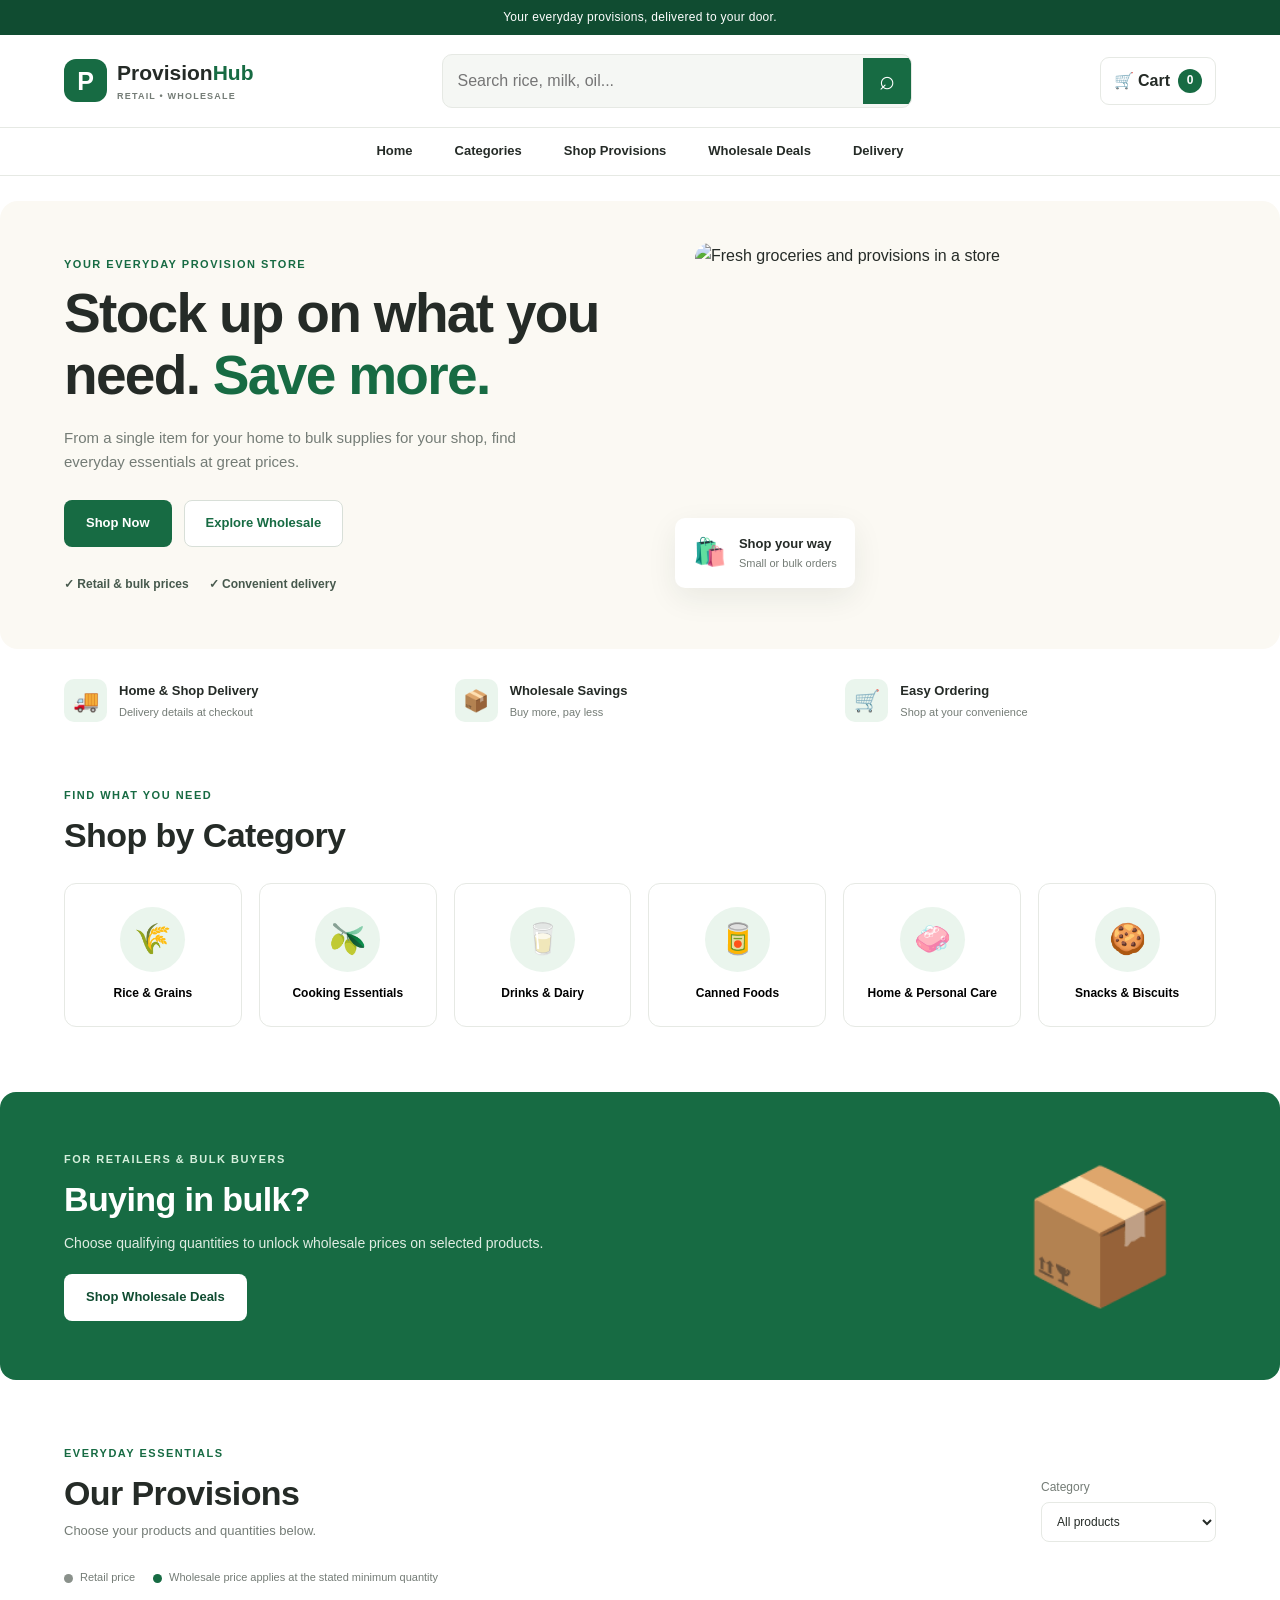
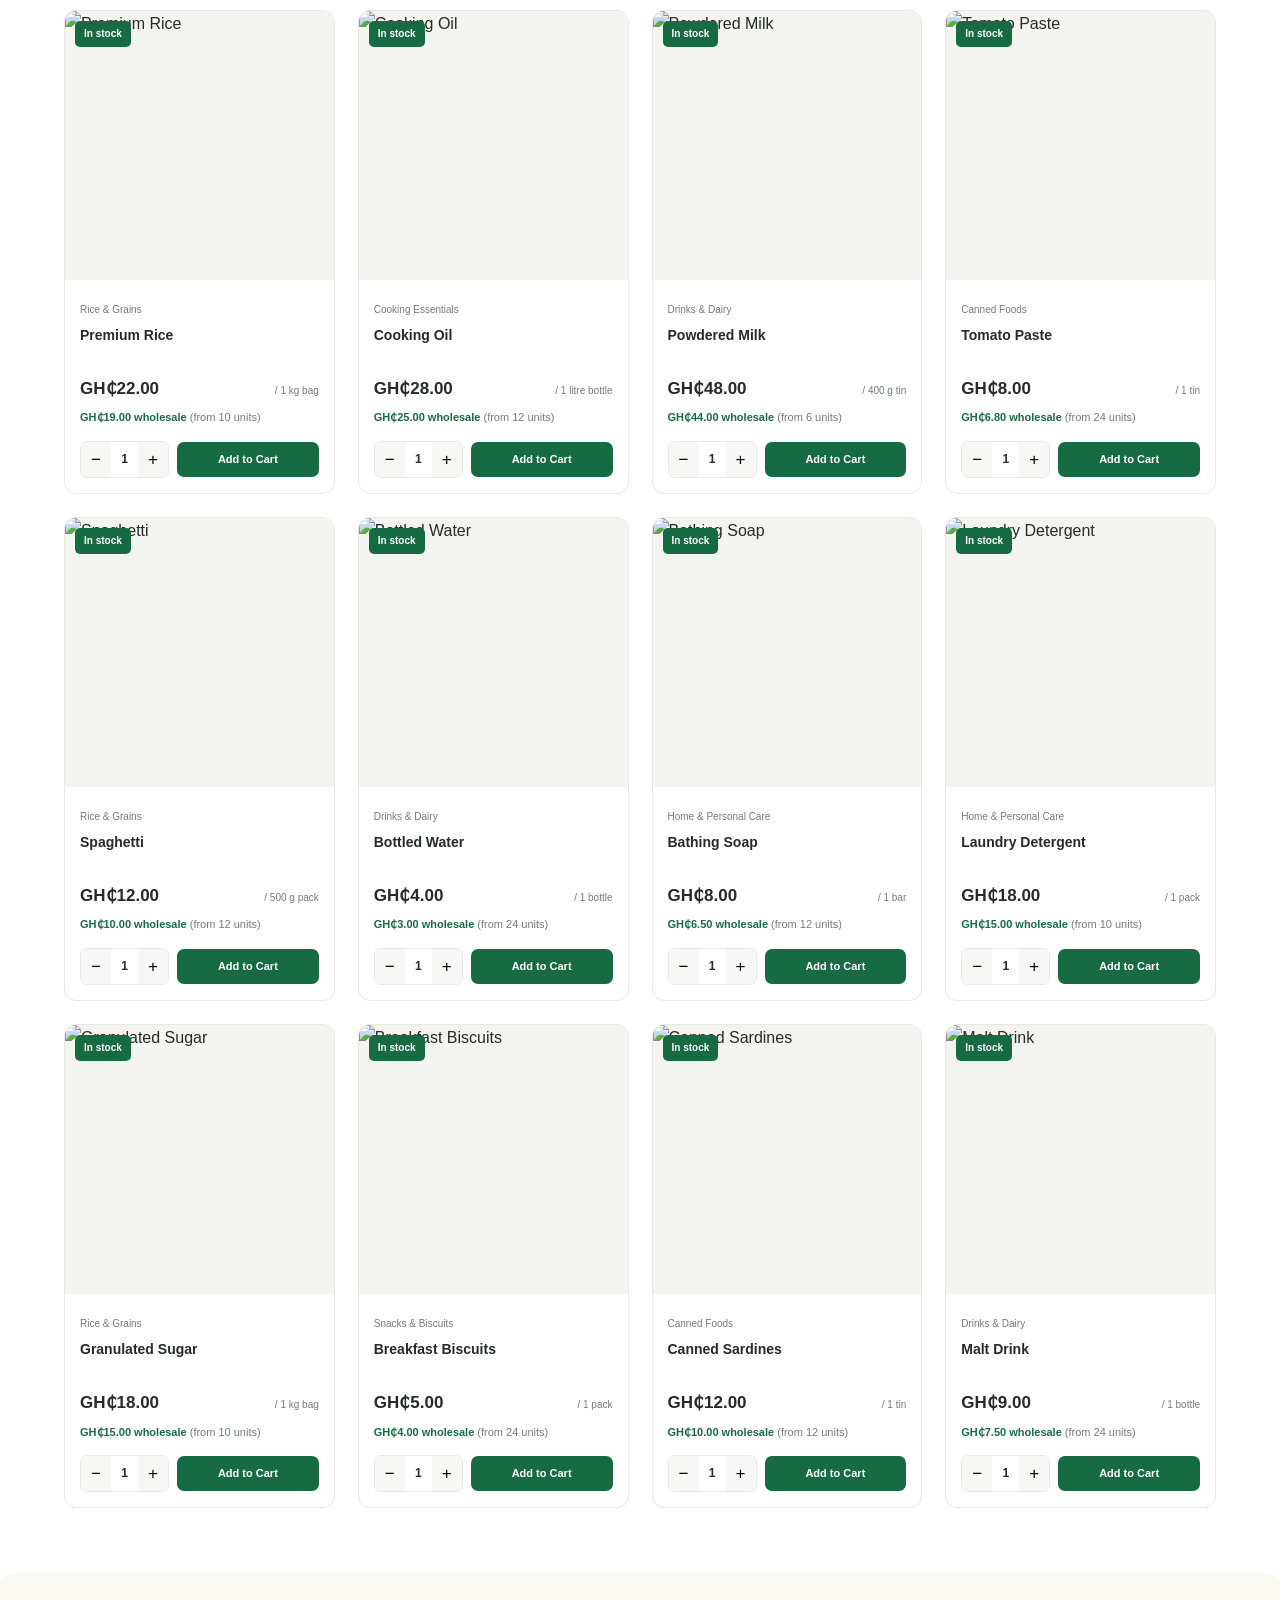
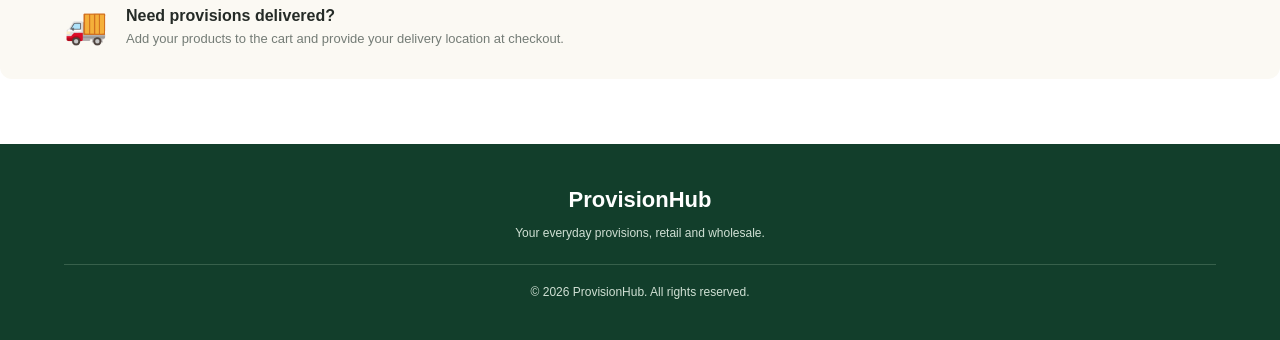
==== index.html @ 2ebf3816 "Add files via upload" ====
<!DOCTYPE html>
<html lang="en">
<head>
    <meta charset="UTF-8">
    <meta name="viewport" content="width=device-width, initial-scale=1.0">
    <meta name="description" content="Shop everyday provisions at retail and wholesale prices with convenient delivery.">
    <title>Provision Hub | Retail & Wholesale</title>

    <link rel="stylesheet" href="style.css">
    <script src="script.js" defer></script>
</head>
<body>

    <div class="announcement">
        Your everyday provisions, delivered to your door.
    </div>

    <header class="site-header">
        <a href="index.html" class="logo">
            <span class="logo-icon">P</span>
            <span>Provision<span class="logo-highlight">Hub</span>
                <small>RETAIL • WHOLESALE</small>
            </span>
        </a>

        <form class="search-box" id="searchForm">
            <input type="search" id="searchInput"
                   placeholder="Search rice, milk, oil..."
                   aria-label="Search products">
            <button type="submit" aria-label="Search">⌕</button>
        </form>

        <button class="cart-button" id="cartButton">
            🛒 Cart <span id="cartCount">0</span>
        </button>
    </header>

    <nav class="main-nav">
        <a href="#home">Home</a>
        <a href="#categories">Categories</a>
        <a href="#shop">Shop Provisions</a>
        <a href="#wholesale">Wholesale Deals</a>
        <a href="#delivery">Delivery</a>
    </nav>

    <main>
        <section class="hero" id="home">
            <div class="hero-content">
                <span class="eyebrow">YOUR EVERYDAY PROVISION STORE</span>
                <h1>Stock up on what you need. <span>Save more.</span></h1>
                <p>
                    From a single item for your home to bulk supplies for
                    your shop, find everyday essentials at great prices.
                </p>
                <div class="hero-actions">
                    <a href="#shop" class="btn btn-primary">Shop Now</a>
                    <a href="#wholesale" class="btn btn-outline">Explore Wholesale</a>
                </div>
                <div class="hero-benefits">
                    <span>✓ Retail & bulk prices</span>
                    <span>✓ Convenient delivery</span>
                </div>
            </div>
            <div class="hero-image">
                <img
                    src="https://images.unsplash.com/photo-1542838132-92c53300491e?auto=format&fit=crop&w=1000&q=85"
                    alt="Fresh groceries and provisions in a store">
                <div class="floating-note">
                    <span>🛍️</span>
                    <div><strong>Shop your way</strong><small>Small or bulk orders</small></div>
                </div>
            </div>
        </section>

        <section class="benefit-strip" id="delivery">
            <div><span>🚚</span><strong>Home & Shop Delivery</strong><small>Delivery details at checkout</small></div>
            <div><span>📦</span><strong>Wholesale Savings</strong><small>Buy more, pay less</small></div>
            <div><span>🛒</span><strong>Easy Ordering</strong><small>Shop at your convenience</small></div>
        </section>

        <section class="section" id="categories">
            <div class="section-heading">
                <div>
                    <span class="eyebrow">FIND WHAT YOU NEED</span>
                    <h2>Shop by Category</h2>
                </div>
            </div>
            <div class="category-grid" id="categoryGrid"></div>
        </section>

        <section class="wholesale-banner" id="wholesale">
            <div>
                <span class="eyebrow">FOR RETAILERS & BULK BUYERS</span>
                <h2>Buying in bulk?</h2>
                <p>Choose qualifying quantities to unlock wholesale prices on selected products.</p>
                <a href="#shop" class="btn btn-light">Shop Wholesale Deals</a>
            </div>
            <div class="bulk-icon">📦</div>
        </section>

        <section class="section" id="shop">
            <div class="section-heading shop-heading">
                <div>
                    <span class="eyebrow">EVERYDAY ESSENTIALS</span>
                    <h2>Our Provisions</h2>
                    <p class="muted">Choose your products and quantities below.</p>
                </div>
                <label class="filter-label">
                    <span>Category</span>
                    <select id="categoryFilter">
                        <option value="All">All products</option>
                    </select>
                </label>
            </div>

            <div class="price-guide">
                <span><i class="retail-dot"></i> Retail price</span>
                <span><i class="wholesale-dot"></i> Wholesale price applies at the stated minimum quantity</span>
            </div>

            <div class="product-grid" id="productGrid"></div>
            <p class="empty-message" id="emptyMessage" hidden>No products found. Try another search.</p>
        </section>

        <section class="delivery-note">
            <span>🚚</span>
            <div>
                <h3>Need provisions delivered?</h3>
                <p>Add your products to the cart and provide your delivery location at checkout.</p>
            </div>
        </section>
    </main>

    <footer class="site-footer">
        <a href="#home" class="footer-logo">ProvisionHub</a>
        <p>Your everyday provisions, retail and wholesale.</p>
        <p class="copyright">© <span id="year"></span> ProvisionHub. All rights reserved.</p>
    </footer>

    <div class="overlay" id="overlay"></div>

    <aside class="cart-drawer" id="cartDrawer" aria-label="Shopping cart">
        <div class="drawer-header">
            <div><span class="eyebrow">YOUR ORDER</span><h2>Shopping Cart</h2></div>
            <button class="close-button" id="closeCart" aria-label="Close cart">×</button>
        </div>

        <div class="cart-items" id="cartItems"></div>

        <div class="cart-bottom">
            <div class="cart-total">
                <span>Subtotal</span>
                <strong id="cartSubtotal">GH₵0.00</strong>
            </div>
            <p class="muted small">Delivery fees are confirmed separately.</p>
            <button class="btn btn-primary full-width" id="checkoutButton">Proceed to Checkout</button>
        </div>
    </aside>

    <section class="checkout-modal" id="checkoutModal" role="dialog"
             aria-modal="true" aria-labelledby="checkoutTitle" hidden>
        <div class="drawer-header">
            <div><span class="eyebrow">ALMOST THERE</span><h2 id="checkoutTitle">Delivery Details</h2></div>
            <button class="close-button" id="closeCheckout" aria-label="Close checkout">×</button>
        </div>

        <form id="checkoutForm">
            <label>Full name
                <input name="customerName" required autocomplete="name" placeholder="Enter your name">
            </label>
            <label>Phone number
                <input name="phone" required type="tel" autocomplete="tel" placeholder="e.g. 024 123 4567">
            </label>
            <label>Delivery location / address
                <textarea name="address" required rows="3" autocomplete="street-address"
                          placeholder="Town, area, street and directions"></textarea>
            </label>
            <label>Order type
                <select name="orderType" required>
                    <option value="Retail">Retail</option>
                    <option value="Wholesale">Wholesale</option>
                    <option value="Mixed">Mixed retail and wholesale</option>
                </select>
            </label>
            <label>Additional instructions (optional)
                <textarea name="notes" rows="2" placeholder="Landmark or delivery instructions"></textarea>
            </label>
            <div class="checkout-total">
                <span>Product subtotal</span>
                <strong id="checkoutSubtotal">GH₵0.00</strong>
            </div>
            <p class="muted small">This prototype does not collect online payments. Your order will be prepared for WhatsApp submission.</p>
            <button class="btn btn-primary full-width" type="submit">Send Order on WhatsApp</button>
        </form>
    </section>

    <div class="toast" id="toast" role="status" aria-live="polite"></div>

</body>
</html>
---- style.css ----
/* =====================================
   PROVISION HUB - MAIN STYLES
===================================== */

:root {
    --green: #176b43;
    --green-dark: #104c31;
    --green-light: #eaf5ed;
    --gold: #f0b83f;
    --cream: #fbf9f3;
    --white: #ffffff;
    --text: #252b27;
    --muted: #747c76;
    --border: #e6e9e4;
    --danger: #bd3838;
    --shadow: 0 10px 30px rgba(26, 54, 38, .08);
}

* {
    box-sizing: border-box;
    margin: 0;
    padding: 0;
}

html {
    scroll-behavior: smooth;
    scroll-padding-top: 95px;
}

body {
    font-family: Arial, Helvetica, sans-serif;
    background: var(--white);
    color: var(--text);
    line-height: 1.6;
}

body.no-scroll {
    overflow: hidden;
}

button, input, select, textarea {
    font: inherit;
}

button, a, select {
    -webkit-tap-highlight-color: transparent;
}

button {
    cursor: pointer;
}

a {
    color: inherit;
    text-decoration: none;
}

img {
    display: block;
    max-width: 100%;
}

.announcement {
    padding: 8px 15px;
    text-align: center;
    background: var(--green-dark);
    color: white;
    font-size: 12px;
    letter-spacing: .3px;
}

.site-header {
    max-width: 1400px;
    margin: auto;
    padding: 19px 5%;
    display: flex;
    align-items: center;
    justify-content: space-between;
    gap: 28px;
}

.logo {
    display: flex;
    align-items: center;
    gap: 10px;
    flex-shrink: 0;
    font-size: 21px;
    font-weight: 800;
    line-height: 1.2;
}

.logo-icon {
    display: grid;
    place-items: center;
    width: 43px;
    height: 43px;
    border-radius: 12px;
    background: var(--green);
    color: white;
    font-size: 25px;
}

.logo-highlight {
    color: var(--green);
}

.logo small {
    display: block;
    margin-top: 5px;
    color: var(--muted);
    font-size: 9px;
    letter-spacing: 1.2px;
}

.search-box {
    display: flex;
    align-items: center;
    max-width: 470px;
    width: 100%;
    background: #f5f7f4;
    border: 1px solid var(--border);
    border-radius: 10px;
    overflow: hidden;
}

.search-box input {
    min-width: 0;
    flex: 1;
    padding: 13px 15px;
    border: 0;
    outline: none;
    background: transparent;
}

.search-box button {
    width: 48px;
    height: 46px;
    border: 0;
    background: var(--green);
    color: white;
    font-size: 27px;
}

.cart-button {
    display: flex;
    align-items: center;
    gap: 8px;
    border: 1px solid var(--border);
    border-radius: 9px;
    padding: 10px 13px;
    background: white;
    color: var(--text);
    font-weight: 700;
    white-space: nowrap;
}

#cartCount {
    display: grid;
    place-items: center;
    min-width: 24px;
    height: 24px;
    padding: 0 5px;
    border-radius: 50px;
    background: var(--green);
    color: white;
    font-size: 12px;
}

.main-nav {
    display: flex;
    align-items: center;
    justify-content: center;
    gap: 42px;
    padding: 13px 5%;
    border-top: 1px solid var(--border);
    border-bottom: 1px solid var(--border);
    background: white;
}

.main-nav a {
    font-size: 13px;
    font-weight: 700;
    transition: color .2s;
}

.main-nav a:hover {
    color: var(--green);
}

.hero {
    max-width: 1400px;
    margin: 25px auto 0;
    padding: 35px 5%;
    display: grid;
    grid-template-columns: 1.05fr .95fr;
    align-items: center;
    gap: 55px;
    background: var(--cream);
    border-radius: 18px;
}

.hero-content {
    padding: 20px 0;
}

.eyebrow {
    display: block;
    margin-bottom: 10px;
    color: var(--green);
    font-size: 11px;
    font-weight: 800;
    letter-spacing: 1.5px;
}

.hero h1 {
    max-width: 580px;
    margin-bottom: 20px;
    font-size: clamp(35px, 4.3vw, 57px);
    line-height: 1.12;
    letter-spacing: -1.7px;
}

.hero h1 span {
    color: var(--green);
}

.hero-content > p {
    max-width: 500px;
    margin-bottom: 26px;
    color: var(--muted);
    font-size: 15px;
}

.hero-actions {
    display: flex;
    flex-wrap: wrap;
    gap: 12px;
}

.btn {
    display: inline-flex;
    align-items: center;
    justify-content: center;
    min-height: 46px;
    padding: 12px 21px;
    border: 1px solid transparent;
    border-radius: 8px;
    font-size: 13px;
    font-weight: 700;
    transition: background .2s, transform .2s;
}

.btn:hover {
    transform: translateY(-1px);
}

.btn-primary {
    background: var(--green);
    color: white;
}

.btn-primary:hover {
    background: var(--green-dark);
}

.btn-outline {
    border-color: #d8dfd8;
    background: white;
    color: var(--green);
}

.btn-light {
    background: white;
    color: var(--green-dark);
}

.hero-benefits {
    display: flex;
    flex-wrap: wrap;
    gap: 20px;
    margin-top: 28px;
    color: #47594d;
    font-size: 12px;
    font-weight: 600;
}

.hero-image {
    position: relative;
    min-width: 0;
}

.hero-image > img {
    width: 100%;
    height: 365px;
    border-radius: 15px;
    object-fit: cover;
    object-position: center;
}

.floating-note {
    position: absolute;
    left: -20px;
    bottom: 20px;
    display: flex;
    align-items: center;
    gap: 12px;
    padding: 13px 18px;
    border-radius: 10px;
    background: white;
    box-shadow: var(--shadow);
}

.floating-note > span {
    font-size: 27px;
}

.floating-note strong,
.floating-note small {
    display: block;
}

.floating-note strong {
    font-size: 13px;
}

.floating-note small {
    color: var(--muted);
    font-size: 11px;
}

.benefit-strip {
    max-width: 1300px;
    margin: 30px auto 0;
    padding: 0 5%;
    display: grid;
    grid-template-columns: repeat(3, 1fr);
    gap: 20px;
}

.benefit-strip > div {
    display: grid;
    grid-template-columns: 43px 1fr;
    grid-template-rows: auto auto;
    align-items: center;
    column-gap: 12px;
}

.benefit-strip > div > span {
    grid-row: 1 / 3;
    display: grid;
    place-items: center;
    width: 43px;
    height: 43px;
    border-radius: 10px;
    background: var(--green-light);
    font-size: 21px;
}

.benefit-strip strong {
    font-size: 13px;
}

.benefit-strip small {
    color: var(--muted);
    font-size: 11px;
}

.section {
    max-width: 1400px;
    margin: auto;
    padding: 65px 5%;
}

.section-heading {
    display: flex;
    align-items: end;
    justify-content: space-between;
    gap: 20px;
    margin-bottom: 27px;
}

.section-heading h2,
.wholesale-banner h2 {
    font-size: clamp(25px, 3vw, 34px);
    line-height: 1.2;
    letter-spacing: -.6px;
}

.category-grid {
    display: grid;
    grid-template-columns: repeat(6, minmax(0, 1fr));
    gap: 17px;
}

.category-card {
    padding: 23px 10px;
    border: 1px solid var(--border);
    border-radius: 12px;
    background: white;
    text-align: center;
    cursor: pointer;
    transition: border-color .2s, transform .2s, box-shadow .2s;
}

.category-card:hover,
.category-card.active {
    border-color: var(--green);
    box-shadow: var(--shadow);
    transform: translateY(-3px);
}

.category-icon {
    display: grid;
    place-items: center;
    width: 65px;
    height: 65px;
    margin: 0 auto 12px;
    border-radius: 50%;
    background: var(--green-light);
    font-size: 30px;
}

.category-card strong {
    display: block;
    font-size: 12px;
}

.wholesale-banner {
    max-width: 1300px;
    margin: 0 auto;
    padding: 40px 5%;
    display: flex;
    align-items: center;
    justify-content: space-between;
    gap: 25px;
    overflow: hidden;
    border-radius: 16px;
    background: var(--green);
    color: white;
}

.wholesale-banner .eyebrow {
    color: #d5efdc;
}

.wholesale-banner h2 {
    margin-bottom: 12px;
}

.wholesale-banner p {
    max-width: 560px;
    margin-bottom: 20px;
    color: #e0ede3;
    font-size: 14px;
}

.bulk-icon {
    padding-right: 35px;
    color: #e4f0e6;
    font-size: clamp(75px, 12vw, 130px);
}

.shop-heading {
    align-items: end;
}

.muted {
    color: var(--muted);
}

.shop-heading .muted {
    margin-top: 8px;
    font-size: 13px;
}

.filter-label {
    display: grid;
    gap: 5px;
    color: var(--muted);
    font-size: 12px;
}

.filter-label select {
    min-width: 175px;
    padding: 11px;
    border: 1px solid var(--border);
    border-radius: 8px;
    background: white;
    color: var(--text);
}

.price-guide {
    display: flex;
    flex-wrap: wrap;
    gap: 18px;
    margin-bottom: 23px;
    color: var(--muted);
    font-size: 11px;
}

.price-guide span {
    display: flex;
    align-items: center;
    gap: 7px;
}

.price-guide i {
    width: 9px;
    height: 9px;
    border-radius: 50%;
}

.retail-dot {
    background: #8a918b;
}

.wholesale-dot {
    background: var(--green);
}

.product-grid {
    display: grid;
    grid-template-columns: repeat(4, minmax(0, 1fr));
    gap: 23px;
}

.product-card {
    min-width: 0;
    overflow: hidden;
    border: 1px solid var(--border);
    border-radius: 12px;
    background: white;
    transition: box-shadow .2s, transform .2s;
}

.product-card:hover {
    transform: translateY(-3px);
    box-shadow: var(--shadow);
}

.product-photo {
    position: relative;
    overflow: hidden;
    background: #f3f4ef;
    aspect-ratio: 1 / 1;
}

.product-photo img {
    width: 100%;
    height: 100%;
    object-fit: cover;
    transition: transform .3s;
}

.product-card:hover .product-photo img {
    transform: scale(1.04);
}

.product-tag {
    position: absolute;
    top: 10px;
    left: 10px;
    padding: 5px 9px;
    border-radius: 5px;
    background: var(--green);
    color: white;
    font-size: 10px;
    font-weight: 700;
}

.product-info {
    padding: 15px;
}

.product-category {
    color: var(--muted);
    font-size: 10px;
}

.product-info h3 {
    min-height: 42px;
    margin: 5px 0 8px;
    font-size: 14px;
    line-height: 1.5;
}

.price-row {
    display: flex;
    align-items: baseline;
    justify-content: space-between;
    gap: 6px;
}

.retail-price {
    color: var(--text);
    font-size: 17px;
    font-weight: 800;
}

.unit-label {
    color: var(--muted);
    font-size: 10px;
}

.wholesale-price {
    margin-top: 7px;
    color: var(--green);
    font-size: 11px;
    font-weight: 700;
}

.minimum-label {
    color: var(--muted);
    font-weight: 400;
}

.quantity-row {
    display: flex;
    align-items: center;
    justify-content: space-between;
    gap: 8px;
    margin-top: 14px;
}

.quantity-control {
    display: flex;
    align-items: center;
    border: 1px solid var(--border);
    border-radius: 7px;
    overflow: hidden;
}

.quantity-control button {
    width: 30px;
    height: 35px;
    border: 0;
    background: #f7f8f5;
    font-size: 17px;
}

.quantity-control span {
    min-width: 27px;
    text-align: center;
    font-size: 12px;
    font-weight: 700;
}

.add-button {
    flex: 1;
    min-height: 35px;
    padding: 7px 9px;
    border: 0;
    border-radius: 7px;
    background: var(--green);
    color: white;
    font-size: 11px;
    font-weight: 700;
}

.add-button:hover {
    background: var(--green-dark);
}

.empty-message {
    padding: 40px 10px;
    color: var(--muted);
    text-align: center;
}

.delivery-note {
    max-width: 1300px;
    margin: 0 auto 65px;
    padding: 25px 5%;
    display: flex;
    align-items: center;
    gap: 18px;
    border-radius: 12px;
    background: var(--cream);
}

.delivery-note > span {
    font-size: 35px;
}

.delivery-note h3 {
    font-size: 16px;
}

.delivery-note p {
    color: var(--muted);
    font-size: 13px;
}

.site-footer {
    padding: 38px 5%;
    background: #123e2b;
    color: white;
    text-align: center;
}

.footer-logo {
    font-size: 22px;
    font-weight: 800;
}

.site-footer p {
    margin-top: 7px;
    color: #d0e0d4;
    font-size: 12px;
}

.site-footer .copyright {
    margin-top: 20px;
    padding-top: 18px;
    border-top: 1px solid #37604b;
}

/* SHOPPING CART */

.overlay {
    position: fixed;
    inset: 0;
    z-index: 100;
    background: rgba(15, 27, 19, .48);
    opacity: 0;
    visibility: hidden;
    transition: .25s;
}

.overlay.visible {
    opacity: 1;
    visibility: visible;
}

.cart-drawer {
    position: fixed;
    z-index: 101;
    top: 0;
    right: 0;
    display: flex;
    flex-direction: column;
    width: min(450px, 100%);
    height: 100%;
    padding: 25px;
    background: white;
    transform: translateX(105%);
    transition: transform .3s;
}

.cart-drawer.open {
    transform: translateX(0);
}

.drawer-header {
    display: flex;
    align-items: center;
    justify-content: space-between;
    gap: 15px;
    padding-bottom: 20px;
    border-bottom: 1px solid var(--border);
}

.drawer-header h2 {
    font-size: 24px;
}

.close-button {
    width: 38px;
    height: 38px;
    border: 1px solid var(--border);
    border-radius: 50%;
    background: white;
    font-size: 25px;
}

.cart-items {
    flex: 1;
    overflow-y: auto;
    padding: 15px 0;
}

.cart-empty {
    padding: 45px 10px;
    color: var(--muted);
    text-align: center;
}

.cart-item {
    display: grid;
    grid-template-columns: 65px 1fr auto;
    align-items: center;
    gap: 12px;
    padding: 13px 0;
    border-bottom: 1px solid var(--border);
}

.cart-item img {
    width: 65px;
    height: 65px;
    border-radius: 8px;
    object-fit: cover;
}

.cart-item h3 {
    font-size: 12px;
    line-height: 1.4;
}

.cart-item p {
    margin-top: 4px;
    color: var(--green);
    font-size: 12px;
    font-weight: 700;
}

.cart-item .remove-item {
    margin-top: 5px;
    border: 0;
    background: transparent;
    color: var(--danger);
    font-size: 11px;
}

.cart-bottom {
    padding-top: 17px;
    border-top: 1px solid var(--border);
}

.cart-total,
.checkout-total {
    display: flex;
    justify-content: space-between;
    gap: 15px;
    margin-bottom: 8px;
}

.cart-total strong,
.checkout-total strong {
    font-size: 20px;
}

.small {
    margin: 8px 0 16px;
    font-size: 11px;
}

.full-width {
    width: 100%;
}

/* CHECKOUT */

.checkout-modal {
    position: fixed;
    z-index: 103;
    top: 50%;
    left: 50%;
    width: min(500px, calc(100% - 28px));
    max-height: 90dvh;
    overflow-y: auto;
    padding: 25px;
    border-radius: 15px;
    background: white;
    box-shadow: var(--shadow);
    transform: translate(-50%, -50%);
}

.checkout-modal[hidden] {
    display: none;
}

#checkoutForm {
    display: grid;
    gap: 14px;
    padding-top: 20px;
}

#checkoutForm label {
    display: grid;
    gap: 6px;
    font-size: 12px;
    font-weight: 700;
}

#checkoutForm input,
#checkoutForm textarea,
#checkoutForm select {
    width: 100%;
    padding: 11px 12px;
    border: 1px solid #dfe4df;
    border-radius: 8px;
    outline-color: var(--green);
    background: white;
    color: var(--text);
    font-size: 13px;
}

.checkout-total {
    align-items: center;
    padding-top: 14px;
    border-top: 1px solid var(--border);
}

.toast {
    position: fixed;
    z-index: 120;
    bottom: 25px;
    left: 50%;
    max-width: calc(100% - 30px);
    padding: 12px 20px;
    border-radius: 9px;
    background: var(--green-dark);
    color: white;
    font-size: 13px;
    text-align: center;
    box-shadow: var(--shadow);
    opacity: 0;
    visibility: hidden;
    transform: translate(-50%, 15px);
    transition: .2s;
}

.toast.show {
    opacity: 1;
    visibility: visible;
    transform: translate(-50%, 0);
}

/* TABLETS */

@media (max-width: 1000px) {
    .site-header {
        gap: 15px;
    }

    .main-nav {
        gap: 25px;
    }

    .hero {
        gap: 28px;
    }

    .hero-image > img {
        height: 320px;
    }

    .category-grid {
        grid-template-columns: repeat(3, minmax(0, 1fr));
    }

    .product-grid {
        grid-template-columns: repeat(3, minmax(0, 1fr));
    }
}

/* MOBILE */

@media (max-width: 650px) {
    .announcement {
        font-size: 10px;
    }

    .site-header {
        padding: 15px 4%;
        flex-wrap: wrap;
        gap: 13px;
    }

    .logo {
        font-size: 18px;
    }

    .logo-icon {
        width: 38px;
        height: 38px;
    }

    .logo small {
        font-size: 8px;
    }

    .cart-button {
        margin-left: auto;
        padding: 8px 10px;
        font-size: 12px;
    }

    .search-box {
        order: 3;
        max-width: none;
        flex-basis: 100%;
    }

    .main-nav {
        justify-content: flex-start;
        gap: 23px;
        padding: 12px 4%;
        overflow-x: auto;
        white-space: nowrap;
    }

    .main-nav a {
        font-size: 12px;
    }

    .hero {
        margin: 15px 12px 0;
        padding: 25px 20px;
        grid-template-columns: 1fr;
        gap: 25px;
        border-radius: 14px;
    }

    .hero h1 {
        font-size: 36px;
        letter-spacing: -1px;
    }

    .hero-content > p {
        font-size: 13px;
    }

    .hero-benefits {
        gap: 10px;
        font-size: 10px;
    }

    .hero-image > img {
        height: 240px;
    }

    .floating-note {
        left: 10px;
        bottom: 12px;
    }

    .benefit-strip {
        grid-template-columns: 1fr;
        gap: 17px;
        margin-top: 25px;
    }

    .section {
        padding: 45px 4%;
    }

    .section-heading h2,
    .wholesale-banner h2 {
        font-size: 26px;
    }

    .category-grid {
        grid-template-columns: repeat(3, minmax(0, 1fr));
        gap: 10px;
    }

    .category-card {
        padding: 15px 5px;
    }

    .category-icon {
        width: 48px;
        height: 48px;
        font-size: 23px;
    }

    .category-card strong {
        font-size: 10px;
    }

    .wholesale-banner {
        margin: 0 12px;
        padding: 28px 20px;
    }

    .wholesale-banner p {
        font-size: 12px;
    }

    .bulk-icon {
        padding-right: 0;
        font-size: 55px;
    }

    .shop-heading {
        align-items: flex-start;
        flex-direction: column;
    }

    .filter-label,
    .filter-label select {
        width: 100%;
    }

    .price-guide {
        gap: 8px;
        flex-direction: column;
    }

    .product-grid {
        grid-template-columns: repeat(2, minmax(0, 1fr));
        gap: 12px;
    }

    .product-info {
        padding: 10px;
    }

    .product-info h3 {
        min-height: 40px;
        font-size: 12px;
    }

    .retail-price {
        font-size: 15px;
    }

    .wholesale-price {
        line-height: 1.5;
    }

    .quantity-row {
        align-items: stretch;
        flex-direction: column;
        gap: 8px;
    }

    .quantity-control {
        justify-content: space-between;
        width: 100%;
    }

    .quantity-control button {
        flex: 1;
    }

    .add-button {
        min-height: 37px;
    }

    .delivery-note {
        margin: 0 12px 40px;
        padding: 20px;
    }

    .delivery-note p {
        font-size: 11px;
    }

    .cart-drawer {
        padding: 20px;
    }

    .checkout-modal {
        padding: 19px;
    }
}

@media (prefers-reduced-motion: reduce) {
    *, *::before, *::after {
        scroll-behavior: auto !important;
        transition-duration: .01ms !important;
        animation-duration: .01ms !important;
    }
}
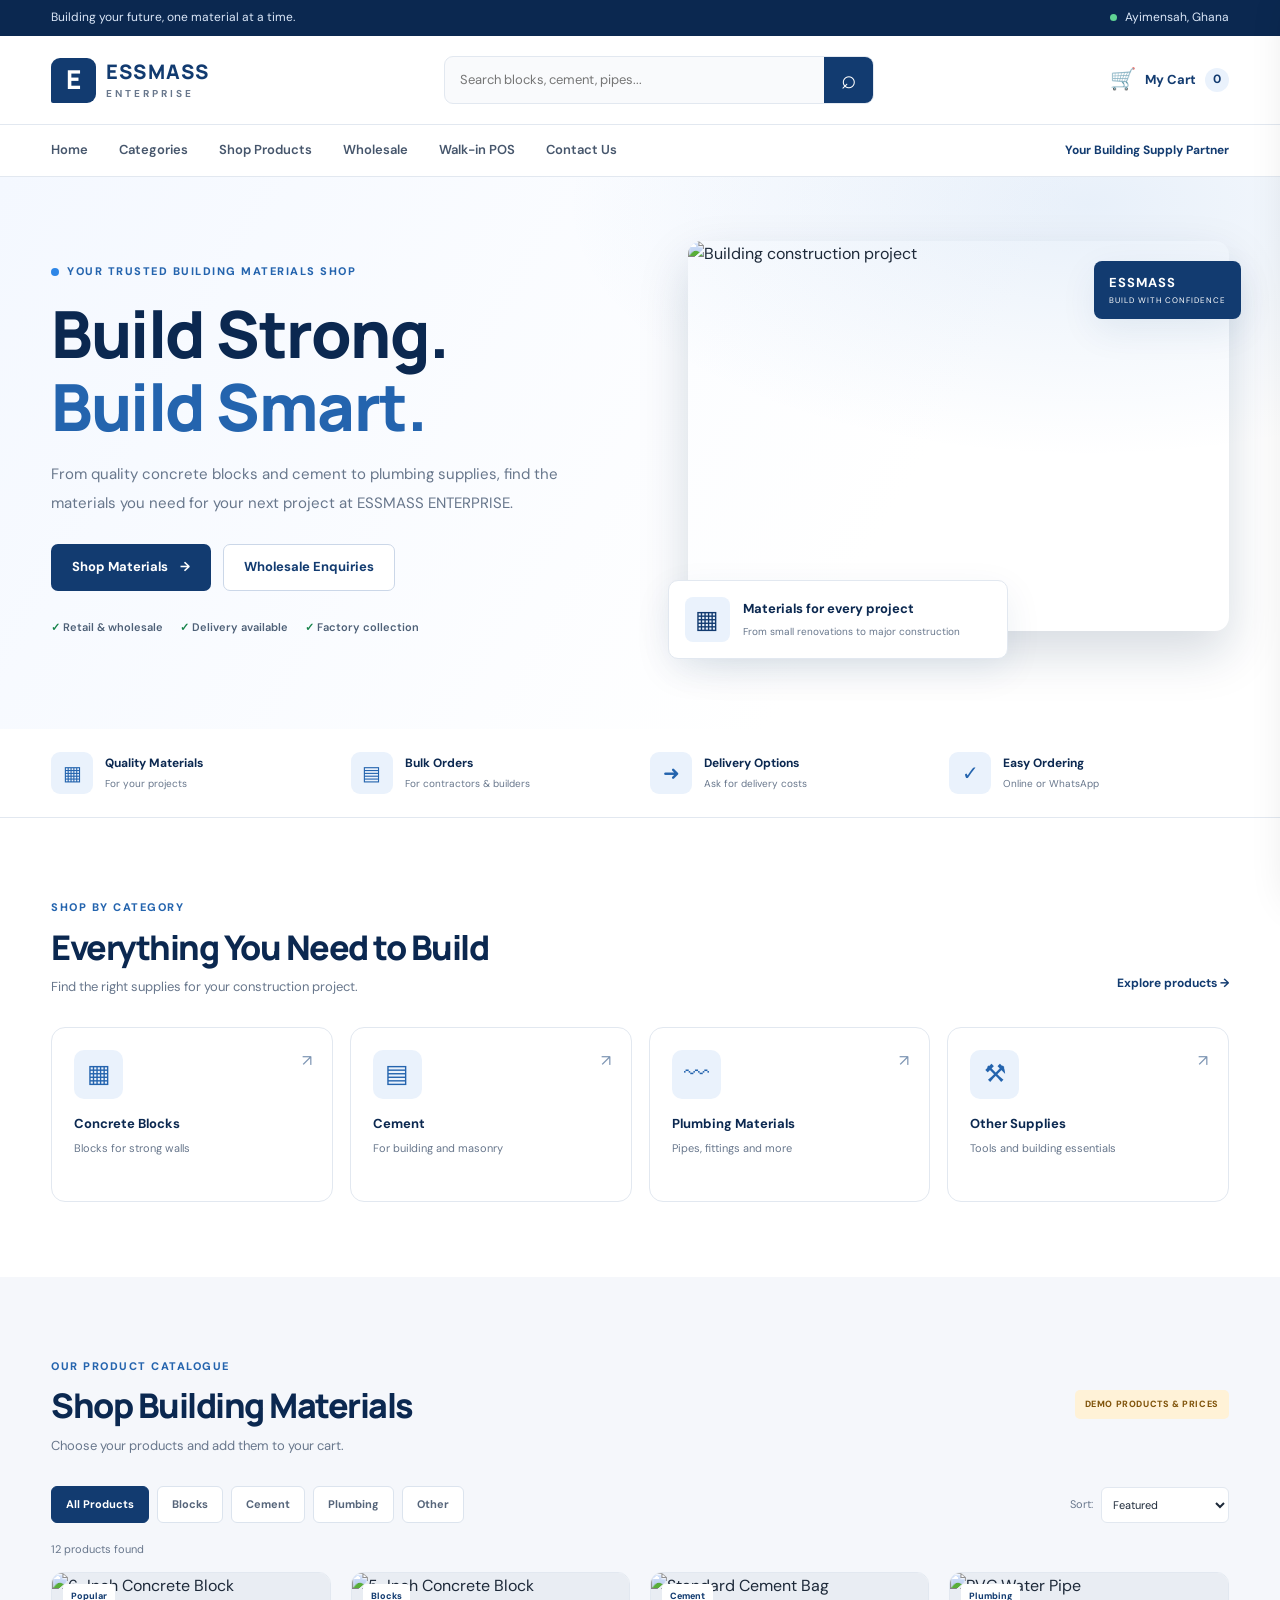
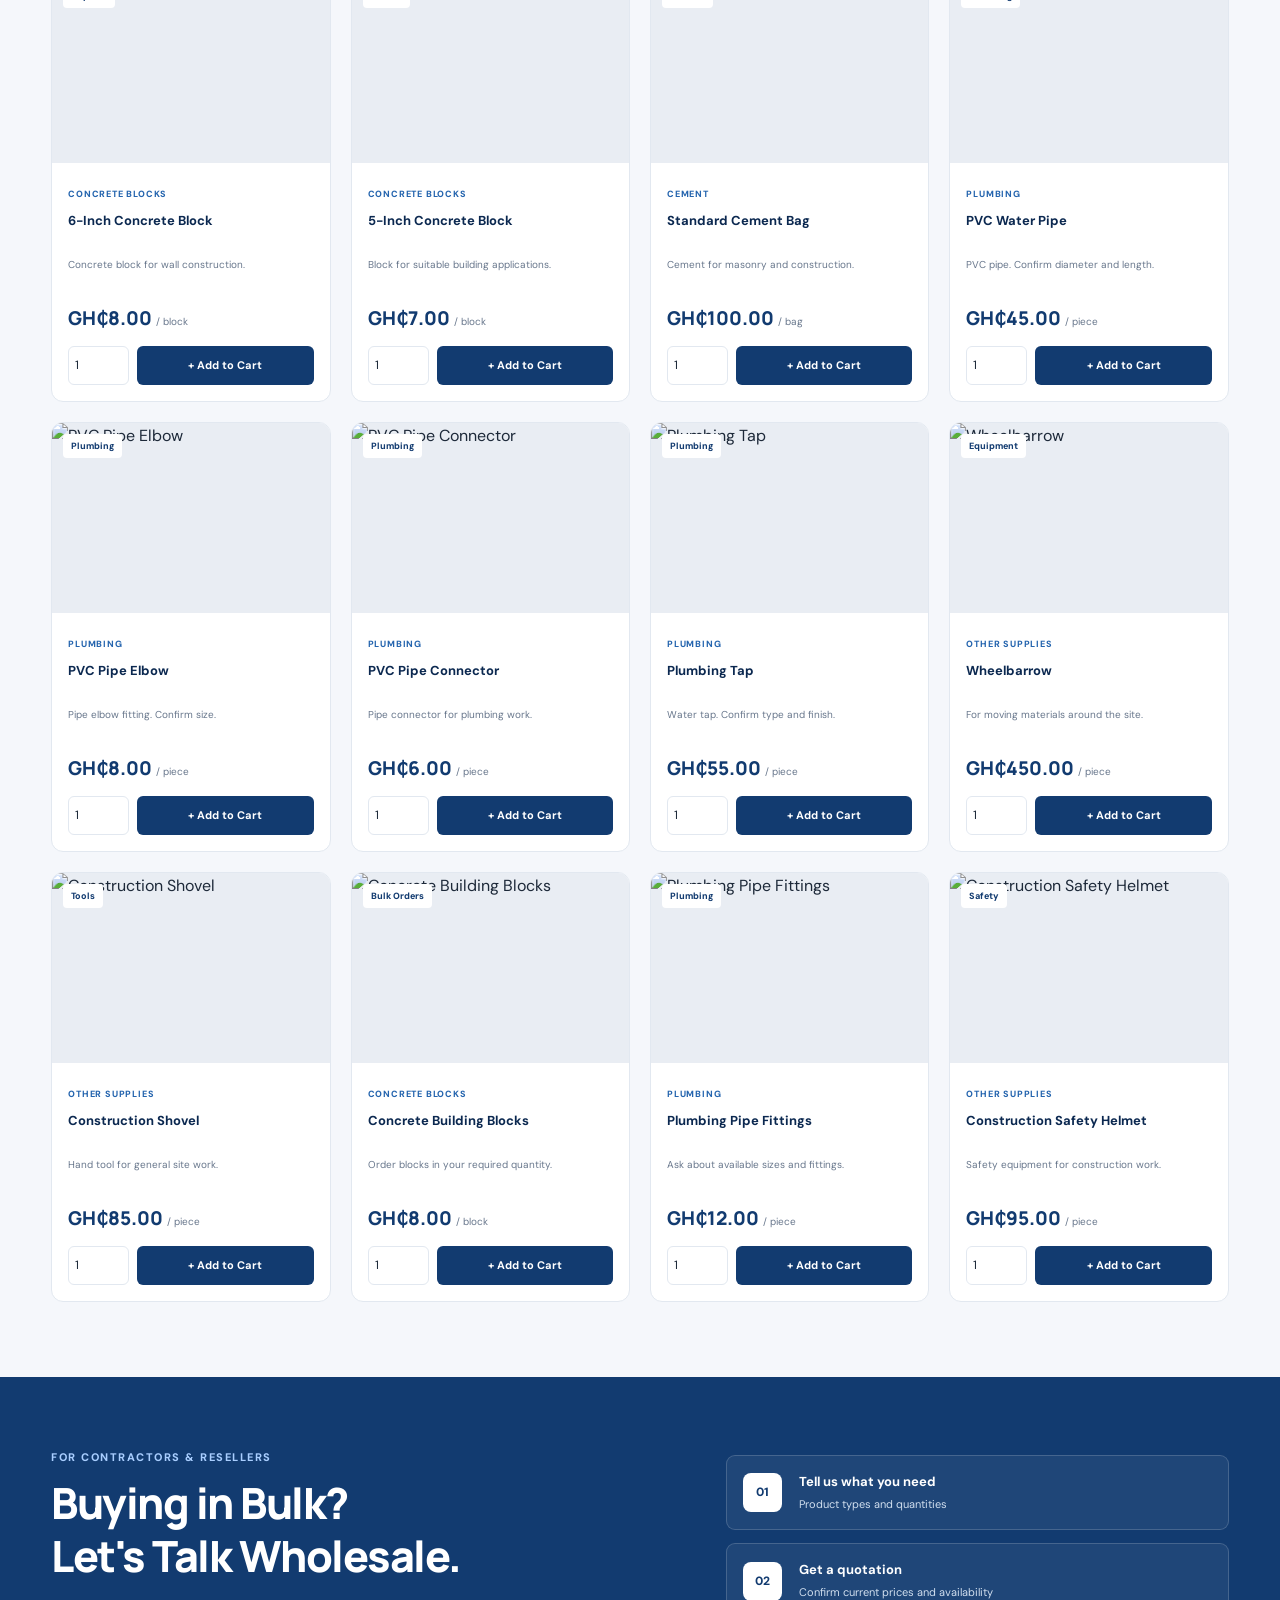
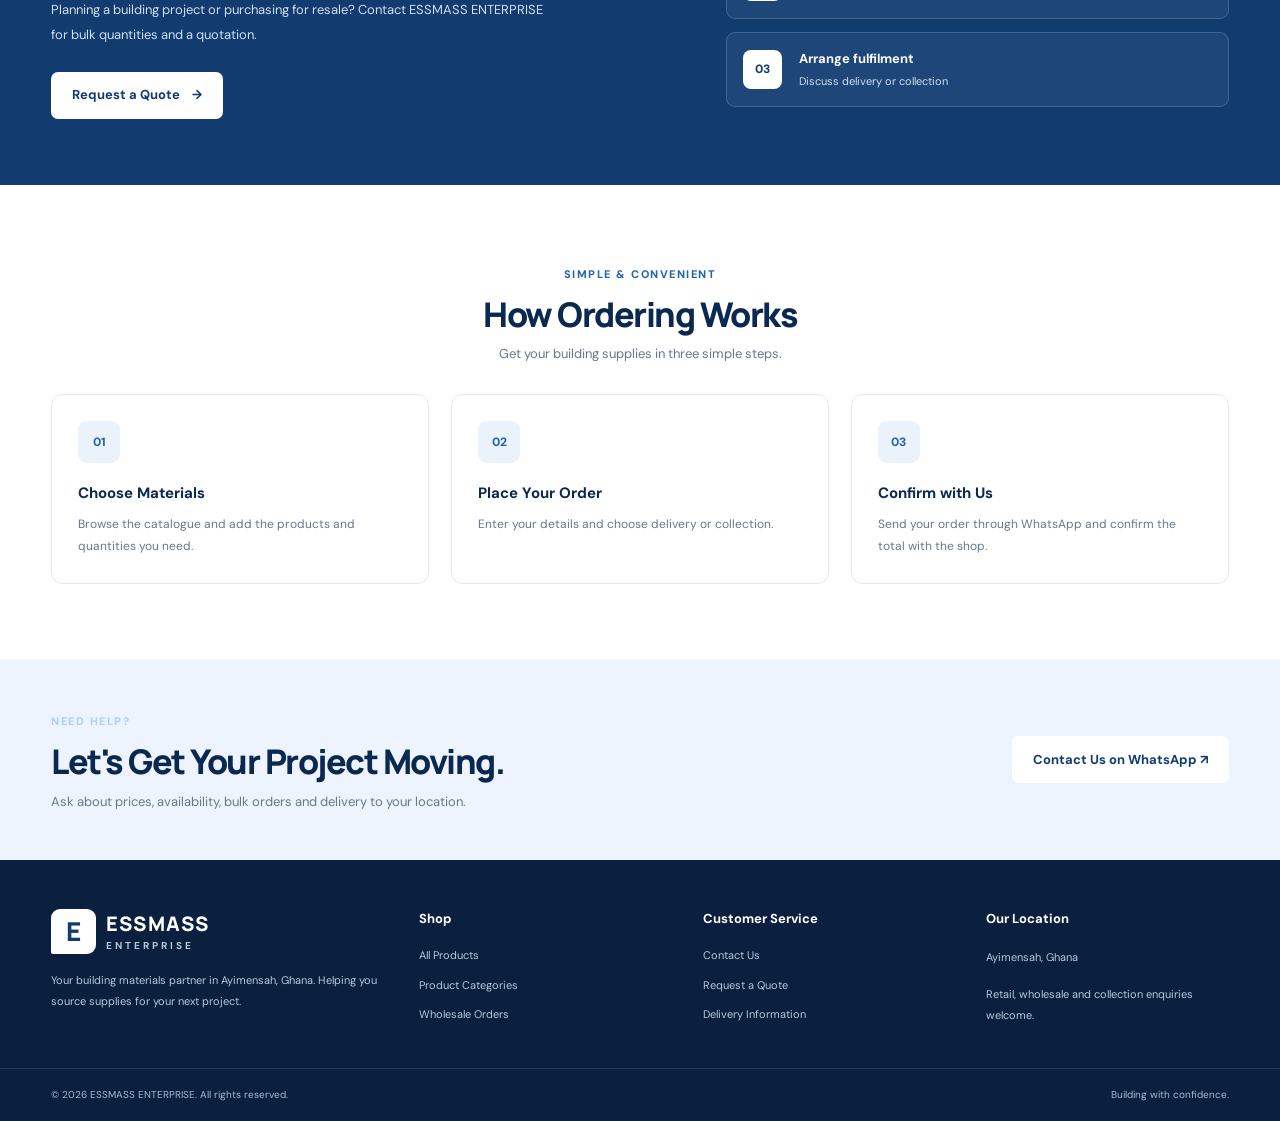
==== commit fb902f60: "Add files via upload" ====
--- a/index.html
+++ b/index.html
@@ -4,198 +4,343 @@
 <head>
     <meta charset="UTF-8">
     <meta name="viewport" content="width=device-width, initial-scale=1.0">
-    <meta name="description" content="Shop everyday provisions at retail and wholesale prices with convenient delivery.">
-    <title>Provision Hub | Retail & Wholesale</title>
-
+    <meta name="theme-color" content="#123b70">
+    <meta name="description" content="Shop concrete blocks, cement, plumbing supplies and building materials from ESSMASS ENTERPRISE, Ayimensah, Ghana.">
+    <title>ESSMASS ENTERPRISE | Building Materials</title>
     <link rel="stylesheet" href="style.css">
-    <script src="script.js" defer></script>
+    <link rel="preconnect" href="https://fonts.googleapis.com">
+    <link rel="preconnect" href="https://fonts.gstatic.com" crossorigin>
+    <link href="https://fonts.googleapis.com/css2?family=DM+Sans:wght@400;500;600;700&family=Manrope:wght@400;500;600;700;800&display=swap" rel="stylesheet">
 </head>
 <body>
 
-    <div class="announcement">
-        Your everyday provisions, delivered to your door.
-    </div>
-
-    <header class="site-header">
-        <a href="index.html" class="logo">
-            <span class="logo-icon">P</span>
-            <span>Provision<span class="logo-highlight">Hub</span>
-                <small>RETAIL • WHOLESALE</small>
+<header class="site-header">
+    <div class="top-strip">
+        <div class="container top-strip-inner">
+            <span>Building your future, one material at a time.</span>
+            <span><span class="location-dot"></span> Ayimensah, Ghana</span>
+        </div>
+    </div>
+
+    <div class="container header-main">
+        <a class="brand" href="#home" aria-label="ESSMASS Enterprise home">
+            <span class="brand-mark">E</span>
+            <span class="brand-text">
+                <strong>ESSMASS</strong>
+                <small>ENTERPRISE</small>
             </span>
         </a>
 
         <form class="search-box" id="searchForm">
-            <input type="search" id="searchInput"
-                   placeholder="Search rice, milk, oil..."
+            <input id="searchInput" type="search"
+                   placeholder="Search blocks, cement, pipes..."
                    aria-label="Search products">
             <button type="submit" aria-label="Search">⌕</button>
         </form>
 
-        <button class="cart-button" id="cartButton">
-            🛒 Cart <span id="cartCount">0</span>
+        <button class="cart-button" id="openCart" type="button">
+            <span class="cart-icon">🛒</span>
+            <span>My Cart</span>
+            <span class="cart-count" id="cartCount">0</span>
         </button>
-    </header>
+    </div>
 
     <nav class="main-nav">
-        <a href="#home">Home</a>
-        <a href="#categories">Categories</a>
-        <a href="#shop">Shop Provisions</a>
-        <a href="#wholesale">Wholesale Deals</a>
-        <a href="#delivery">Delivery</a>
+        <div class="container nav-inner">
+            <button class="menu-toggle" id="menuToggle"
+                    type="button" aria-expanded="false" aria-controls="navLinks">
+                ☰ Menu
+            </button>
+            <div class="nav-links" id="navLinks">
+                <a href="#home">Home</a>
+                <a href="#categories">Categories</a>
+                <a href="#shop">Shop Products</a>
+                <a href="#wholesale">Wholesale</a>
+                <a href="pos.html">Walk-in POS</a>
+                <a href="#contact">Contact Us</a>
+            </div>
+            <a class="nav-phone" href="#contact">Your Building Supply Partner</a>
+        </div>
     </nav>
-
-    <main>
-        <section class="hero" id="home">
+</header>
+
+<main>
+    <section class="hero" id="home">
+        <div class="container hero-grid">
             <div class="hero-content">
-                <span class="eyebrow">YOUR EVERYDAY PROVISION STORE</span>
-                <h1>Stock up on what you need. <span>Save more.</span></h1>
+                <span class="eyebrow"><span></span> YOUR TRUSTED BUILDING MATERIALS SHOP</span>
+                <h1>Build Strong.<br><span>Build Smart.</span></h1>
                 <p>
-                    From a single item for your home to bulk supplies for
-                    your shop, find everyday essentials at great prices.
+                    From quality concrete blocks and cement to plumbing supplies,
+                    find the materials you need for your next project at ESSMASS ENTERPRISE.
                 </p>
                 <div class="hero-actions">
-                    <a href="#shop" class="btn btn-primary">Shop Now</a>
-                    <a href="#wholesale" class="btn btn-outline">Explore Wholesale</a>
+                    <a href="#shop" class="btn btn-primary">Shop Materials <span>→</span></a>
+                    <a href="#wholesale" class="btn btn-outline">Wholesale Enquiries</a>
                 </div>
                 <div class="hero-benefits">
-                    <span>✓ Retail & bulk prices</span>
-                    <span>✓ Convenient delivery</span>
-                </div>
-            </div>
+                    <span>✓ Retail & wholesale</span>
+                    <span>✓ Delivery available</span>
+                    <span>✓ Factory collection</span>
+                </div>
+            </div>
+
             <div class="hero-image">
                 <img
-                    src="https://images.unsplash.com/photo-1542838132-92c53300491e?auto=format&fit=crop&w=1000&q=85"
-                    alt="Fresh groceries and provisions in a store">
-                <div class="floating-note">
-                    <span>🛍️</span>
-                    <div><strong>Shop your way</strong><small>Small or bulk orders</small></div>
-                </div>
-            </div>
-        </section>
-
-        <section class="benefit-strip" id="delivery">
-            <div><span>🚚</span><strong>Home & Shop Delivery</strong><small>Delivery details at checkout</small></div>
-            <div><span>📦</span><strong>Wholesale Savings</strong><small>Buy more, pay less</small></div>
-            <div><span>🛒</span><strong>Easy Ordering</strong><small>Shop at your convenience</small></div>
-        </section>
-
-        <section class="section" id="categories">
+                    src="https://images.unsplash.com/photo-1503387762-592deb58ef4e?auto=format&fit=crop&w=1000&q=85"
+                    alt="Building construction project">
+                <div class="hero-image-card">
+                    <span class="hero-card-icon">▦</span>
+                    <div>
+                        <strong>Materials for every project</strong>
+                        <small>From small renovations to major construction</small>
+                    </div>
+                </div>
+                <div class="hero-badge">
+                    <strong>ESSMASS</strong>
+                    <span>BUILD WITH CONFIDENCE</span>
+                </div>
+            </div>
+        </div>
+    </section>
+
+    <section class="trust-bar">
+        <div class="container trust-grid">
+            <div><span class="trust-icon">▦</span><div><strong>Quality Materials</strong><small>For your projects</small></div></div>
+            <div><span class="trust-icon">▤</span><div><strong>Bulk Orders</strong><small>For contractors & builders</small></div></div>
+            <div><span class="trust-icon">➜</span><div><strong>Delivery Options</strong><small>Ask for delivery costs</small></div></div>
+            <div><span class="trust-icon">✓</span><div><strong>Easy Ordering</strong><small>Online or WhatsApp</small></div></div>
+        </div>
+    </section>
+
+    <section class="section categories-section" id="categories">
+        <div class="container">
             <div class="section-heading">
                 <div>
-                    <span class="eyebrow">FIND WHAT YOU NEED</span>
-                    <h2>Shop by Category</h2>
-                </div>
-            </div>
-            <div class="category-grid" id="categoryGrid"></div>
-        </section>
-
-        <section class="wholesale-banner" id="wholesale">
-            <div>
-                <span class="eyebrow">FOR RETAILERS & BULK BUYERS</span>
-                <h2>Buying in bulk?</h2>
-                <p>Choose qualifying quantities to unlock wholesale prices on selected products.</p>
-                <a href="#shop" class="btn btn-light">Shop Wholesale Deals</a>
-            </div>
-            <div class="bulk-icon">📦</div>
-        </section>
-
-        <section class="section" id="shop">
+                    <span class="section-label">SHOP BY CATEGORY</span>
+                    <h2>Everything You Need to Build</h2>
+                    <p>Find the right supplies for your construction project.</p>
+                </div>
+                <a class="text-link" href="#shop">Explore products →</a>
+            </div>
+            <div class="category-grid" id="categoryGrid">
+                <button class="category-card" data-category="blocks">
+                    <span class="category-icon">▦</span>
+                    <strong>Concrete Blocks</strong>
+                    <small>Blocks for strong walls</small>
+                    <span class="category-arrow">↗</span>
+                </button>
+                <button class="category-card" data-category="cement">
+                    <span class="category-icon">▤</span>
+                    <strong>Cement</strong>
+                    <small>For building and masonry</small>
+                    <span class="category-arrow">↗</span>
+                </button>
+                <button class="category-card" data-category="plumbing">
+                    <span class="category-icon">〰</span>
+                    <strong>Plumbing Materials</strong>
+                    <small>Pipes, fittings and more</small>
+                    <span class="category-arrow">↗</span>
+                </button>
+                <button class="category-card" data-category="other">
+                    <span class="category-icon">⚒</span>
+                    <strong>Other Supplies</strong>
+                    <small>Tools and building essentials</small>
+                    <span class="category-arrow">↗</span>
+                </button>
+            </div>
+        </div>
+    </section>
+
+    <section class="section shop-section" id="shop">
+        <div class="container">
             <div class="section-heading shop-heading">
                 <div>
-                    <span class="eyebrow">EVERYDAY ESSENTIALS</span>
-                    <h2>Our Provisions</h2>
-                    <p class="muted">Choose your products and quantities below.</p>
-                </div>
-                <label class="filter-label">
-                    <span>Category</span>
-                    <select id="categoryFilter">
-                        <option value="All">All products</option>
+                    <span class="section-label">OUR PRODUCT CATALOGUE</span>
+                    <h2>Shop Building Materials</h2>
+                    <p>Choose your products and add them to your cart.</p>
+                </div>
+                <span class="sample-note">DEMO PRODUCTS & PRICES</span>
+            </div>
+
+            <div class="shop-toolbar">
+                <div class="filter-buttons" id="filterButtons">
+                    <button class="filter-btn active" data-category="all">All Products</button>
+                    <button class="filter-btn" data-category="blocks">Blocks</button>
+                    <button class="filter-btn" data-category="cement">Cement</button>
+                    <button class="filter-btn" data-category="plumbing">Plumbing</button>
+                    <button class="filter-btn" data-category="other">Other</button>
+                </div>
+                <label class="sort-control">
+                    Sort:
+                    <select id="sortProducts">
+                        <option value="default">Featured</option>
+                        <option value="low">Price: Low to High</option>
+                        <option value="high">Price: High to Low</option>
+                        <option value="name">Name A–Z</option>
                     </select>
                 </label>
             </div>
 
-            <div class="price-guide">
-                <span><i class="retail-dot"></i> Retail price</span>
-                <span><i class="wholesale-dot"></i> Wholesale price applies at the stated minimum quantity</span>
-            </div>
-
+            <p class="results-message" id="resultsMessage" aria-live="polite"></p>
             <div class="product-grid" id="productGrid"></div>
-            <p class="empty-message" id="emptyMessage" hidden>No products found. Try another search.</p>
-        </section>
-
-        <section class="delivery-note">
-            <span>🚚</span>
+        </div>
+    </section>
+
+    <section class="wholesale-section" id="wholesale">
+        <div class="container wholesale-grid">
             <div>
-                <h3>Need provisions delivered?</h3>
-                <p>Add your products to the cart and provide your delivery location at checkout.</p>
-            </div>
-        </section>
-    </main>
-
-    <footer class="site-footer">
-        <a href="#home" class="footer-logo">ProvisionHub</a>
-        <p>Your everyday provisions, retail and wholesale.</p>
-        <p class="copyright">© <span id="year"></span> ProvisionHub. All rights reserved.</p>
-    </footer>
-
-    <div class="overlay" id="overlay"></div>
-
-    <aside class="cart-drawer" id="cartDrawer" aria-label="Shopping cart">
+                <span class="section-label light-label">FOR CONTRACTORS & RESELLERS</span>
+                <h2>Buying in Bulk?<br>Let's Talk Wholesale.</h2>
+                <p>
+                    Planning a building project or purchasing for resale?
+                    Contact ESSMASS ENTERPRISE for bulk quantities and a quotation.
+                </p>
+                <a class="btn btn-white" href="#contact">Request a Quote <span>→</span></a>
+            </div>
+            <div class="wholesale-points">
+                <div><span>01</span><div><strong>Tell us what you need</strong><small>Product types and quantities</small></div></div>
+                <div><span>02</span><div><strong>Get a quotation</strong><small>Confirm current prices and availability</small></div></div>
+                <div><span>03</span><div><strong>Arrange fulfilment</strong><small>Discuss delivery or collection</small></div></div>
+            </div>
+        </div>
+    </section>
+
+    <section class="section ordering-section">
+        <div class="container">
+            <div class="section-heading centered-heading">
+                <div>
+                    <span class="section-label">SIMPLE & CONVENIENT</span>
+                    <h2>How Ordering Works</h2>
+                    <p>Get your building supplies in three simple steps.</p>
+                </div>
+            </div>
+            <div class="steps-grid">
+                <div class="step-card"><span>01</span><h3>Choose Materials</h3><p>Browse the catalogue and add the products and quantities you need.</p></div>
+                <div class="step-card"><span>02</span><h3>Place Your Order</h3><p>Enter your details and choose delivery or collection.</p></div>
+                <div class="step-card"><span>03</span><h3>Confirm with Us</h3><p>Send your order through WhatsApp and confirm the total with the shop.</p></div>
+            </div>
+        </div>
+    </section>
+
+    <section class="contact-section" id="contact">
+        <div class="container contact-inner">
+            <div>
+                <span class="section-label light-label">NEED HELP?</span>
+                <h2>Let's Get Your Project Moving.</h2>
+                <p>Ask about prices, availability, bulk orders and delivery to your location.</p>
+            </div>
+            <a href="#" class="btn btn-white" id="contactWhatsApp">Contact Us on WhatsApp ↗</a>
+        </div>
+    </section>
+</main>
+
+<footer class="site-footer">
+    <div class="container footer-grid">
+        <div class="footer-brand">
+            <a class="brand brand-footer" href="#home">
+                <span class="brand-mark">E</span>
+                <span class="brand-text"><strong>ESSMASS</strong><small>ENTERPRISE</small></span>
+            </a>
+            <p>Your building materials partner in Ayimensah, Ghana. Helping you source supplies for your next project.</p>
+        </div>
+        <div>
+            <h3>Shop</h3>
+            <a href="#shop">All Products</a>
+            <a href="#categories">Product Categories</a>
+            <a href="#wholesale">Wholesale Orders</a>
+        </div>
+        <div>
+            <h3>Customer Service</h3>
+            <a href="#contact">Contact Us</a>
+            <a href="#wholesale">Request a Quote</a>
+            <a href="#shop">Delivery Information</a>
+        </div>
+        <div>
+            <h3>Our Location</h3>
+            <p>Ayimensah, Ghana</p>
+            <p>Retail, wholesale and collection enquiries welcome.</p>
+        </div>
+    </div>
+    <div class="footer-bottom">
+        <div class="container footer-bottom-inner">
+            <span>© <span id="currentYear"></span> ESSMASS ENTERPRISE. All rights reserved.</span>
+            <span>Building with confidence.</span>
+        </div>
+    </div>
+</footer>
+
+<!-- Shopping cart drawer -->
+<div class="drawer-backdrop" id="drawerBackdrop"></div>
+<aside class="cart-drawer" id="cartDrawer" aria-hidden="true" aria-labelledby="cartTitle">
+    <div class="drawer-header">
+        <div><span class="section-label">YOUR SELECTION</span><h2 id="cartTitle">Shopping Cart</h2></div>
+        <button class="close-button" id="closeCart" aria-label="Close cart">×</button>
+    </div>
+
+    <div class="cart-items" id="cartItems"></div>
+
+    <div class="cart-footer">
+        <div class="cart-total-row"><span>Estimated subtotal</span><strong id="cartSubtotal">GH₵0.00</strong></div>
+        <p>Delivery fees and final prices must be confirmed by ESSMASS ENTERPRISE.</p>
+        <button class="btn btn-primary btn-full" id="checkoutButton">Proceed to Checkout →</button>
+        <button class="btn btn-outline btn-full" id="continueShopping">Continue Shopping</button>
+    </div>
+</aside>
+
+<!-- Checkout modal -->
+<div class="modal-backdrop" id="checkoutModal" aria-hidden="true">
+    <section class="checkout-modal" role="dialog" aria-modal="true" aria-labelledby="checkoutTitle">
         <div class="drawer-header">
-            <div><span class="eyebrow">YOUR ORDER</span><h2>Shopping Cart</h2></div>
-            <button class="close-button" id="closeCart" aria-label="Close cart">×</button>
-        </div>
-
-        <div class="cart-items" id="cartItems"></div>
-
-        <div class="cart-bottom">
-            <div class="cart-total">
-                <span>Subtotal</span>
-                <strong id="cartSubtotal">GH₵0.00</strong>
-            </div>
-            <p class="muted small">Delivery fees are confirmed separately.</p>
-            <button class="btn btn-primary full-width" id="checkoutButton">Proceed to Checkout</button>
-        </div>
-    </aside>
-
-    <section class="checkout-modal" id="checkoutModal" role="dialog"
-             aria-modal="true" aria-labelledby="checkoutTitle" hidden>
-        <div class="drawer-header">
-            <div><span class="eyebrow">ALMOST THERE</span><h2 id="checkoutTitle">Delivery Details</h2></div>
+            <div><span class="section-label">ALMOST THERE</span><h2 id="checkoutTitle">Place Your Order</h2></div>
             <button class="close-button" id="closeCheckout" aria-label="Close checkout">×</button>
         </div>
 
         <form id="checkoutForm">
-            <label>Full name
-                <input name="customerName" required autocomplete="name" placeholder="Enter your name">
-            </label>
-            <label>Phone number
-                <input name="phone" required type="tel" autocomplete="tel" placeholder="e.g. 024 123 4567">
-            </label>
-            <label>Delivery location / address
-                <textarea name="address" required rows="3" autocomplete="street-address"
-                          placeholder="Town, area, street and directions"></textarea>
-            </label>
-            <label>Order type
+            <div class="form-grid">
+                <label>Full name *
+                    <input name="customerName" type="text" autocomplete="name" required placeholder="Your full name">
+                </label>
+                <label>Phone number *
+                    <input name="phone" type="tel" autocomplete="tel" required placeholder="e.g. 024 123 4567">
+                </label>
+            </div>
+
+            <label>Order type *
                 <select name="orderType" required>
-                    <option value="Retail">Retail</option>
-                    <option value="Wholesale">Wholesale</option>
-                    <option value="Mixed">Mixed retail and wholesale</option>
+                    <option value="Retail">Retail order</option>
+                    <option value="Wholesale">Wholesale / bulk order</option>
                 </select>
             </label>
-            <label>Additional instructions (optional)
-                <textarea name="notes" rows="2" placeholder="Landmark or delivery instructions"></textarea>
+
+            <label>How would you like to receive your order? *
+                <select name="fulfilment" id="fulfilmentSelect" required>
+                    <option value="Delivery">Delivery</option>
+                    <option value="Collection">Collection from the shop/factory</option>
+                </select>
             </label>
-            <div class="checkout-total">
-                <span>Product subtotal</span>
-                <strong id="checkoutSubtotal">GH₵0.00</strong>
-            </div>
-            <p class="muted small">This prototype does not collect online payments. Your order will be prepared for WhatsApp submission.</p>
-            <button class="btn btn-primary full-width" type="submit">Send Order on WhatsApp</button>
+
+            <label id="addressField">Delivery location / address *
+                <textarea name="address" id="deliveryAddress" rows="2" placeholder="Enter your area, landmark and delivery address"></textarea>
+            </label>
+
+            <label>Additional instructions
+                <textarea name="notes" rows="2" placeholder="Preferred delivery date, block sizes, bulk quantities, etc."></textarea>
+            </label>
+
+            <div class="checkout-summary">
+                <div><span>Items subtotal</span><strong id="checkoutSubtotal">GH₵0.00</strong></div>
+                <small>Delivery charges, stock availability and final prices are subject to confirmation.</small>
+            </div>
+
+            <button class="btn btn-primary btn-full" type="submit">Send Order via WhatsApp ↗</button>
+            <p class="form-disclaimer">Your order is a request until the shop confirms availability, final pricing and fulfilment.</p>
         </form>
     </section>
-
-    <div class="toast" id="toast" role="status" aria-live="polite"></div>
-
+</div>
+
+<div class="toast" id="toast" role="status" aria-live="polite"></div>
+
+<script src="script.js"></script>
 </body>
 </html>
--- a/style.css
+++ b/style.css
@@ -1,20 +1,22 @@
 
-/* =====================================
-   PROVISION HUB - MAIN STYLES
-===================================== */
+/* =========================================
+   ESSMASS ENTERPRISE
+   Building Materials Online Shop
+========================================= */
 
 :root {
-    --green: #176b43;
-    --green-dark: #104c31;
-    --green-light: #eaf5ed;
-    --gold: #f0b83f;
-    --cream: #fbf9f3;
+    --navy: #123b70;
+    --navy-dark: #0b2850;
+    --blue: #2464ae;
+    --blue-light: #eaf2fc;
     --white: #ffffff;
-    --text: #252b27;
-    --muted: #747c76;
-    --border: #e6e9e4;
-    --danger: #bd3838;
-    --shadow: 0 10px 30px rgba(26, 54, 38, .08);
+    --page: #f5f7fb;
+    --text: #1d2939;
+    --muted: #68778c;
+    --border: #e2e8f0;
+    --green: #16834a;
+    --radius: 14px;
+    --shadow: 0 12px 36px rgba(18, 59, 112, .08);
 }
 
 * {
@@ -25,13 +27,13 @@
 
 html {
     scroll-behavior: smooth;
-    scroll-padding-top: 95px;
+    scroll-padding-top: 100px;
 }
 
 body {
-    font-family: Arial, Helvetica, sans-serif;
+    font-family: "DM Sans", sans-serif;
+    color: var(--text);
     background: var(--white);
-    color: var(--text);
     line-height: 1.6;
 }
 
@@ -61,468 +63,631 @@
     max-width: 100%;
 }
 
-.announcement {
-    padding: 8px 15px;
-    text-align: center;
-    background: var(--green-dark);
-    color: white;
+.container {
+    width: min(1180px, 92%);
+    margin-inline: auto;
+}
+
+.top-strip {
+    background: var(--navy-dark);
+    color: #dbe7f8;
     font-size: 12px;
-    letter-spacing: .3px;
-}
-
-.site-header {
-    max-width: 1400px;
-    margin: auto;
-    padding: 19px 5%;
+}
+
+.top-strip-inner {
+    min-height: 36px;
+    display: flex;
+    align-items: center;
+    justify-content: space-between;
+    gap: 15px;
+}
+
+.location-dot {
+    display: inline-block;
+    width: 7px;
+    height: 7px;
+    background: #60d394;
+    border-radius: 50%;
+    margin-right: 5px;
+}
+
+.header-main {
+    min-height: 88px;
     display: flex;
     align-items: center;
     justify-content: space-between;
     gap: 28px;
 }
 
-.logo {
-    display: flex;
+.brand {
+    display: inline-flex;
     align-items: center;
     gap: 10px;
     flex-shrink: 0;
-    font-size: 21px;
+}
+
+.brand-mark {
+    width: 45px;
+    height: 45px;
+    display: grid;
+    place-items: center;
+    background: var(--navy);
+    color: white;
+    border-radius: 9px 9px 9px 2px;
+    font-family: "Manrope", sans-serif;
+    font-size: 26px;
     font-weight: 800;
+}
+
+.brand-text {
+    display: flex;
+    flex-direction: column;
     line-height: 1.2;
-}
-
-.logo-icon {
-    display: grid;
-    place-items: center;
-    width: 43px;
-    height: 43px;
-    border-radius: 12px;
-    background: var(--green);
-    color: white;
-    font-size: 25px;
-}
-
-.logo-highlight {
-    color: var(--green);
-}
-
-.logo small {
-    display: block;
-    margin-top: 5px;
+    letter-spacing: 1.1px;
+}
+
+.brand-text strong {
+    color: var(--navy);
+    font-family: "Manrope", sans-serif;
+    font-size: 20px;
+    font-weight: 800;
+}
+
+.brand-text small {
+    margin-top: 4px;
+    font-size: 10px;
+    letter-spacing: 3px;
     color: var(--muted);
-    font-size: 9px;
-    letter-spacing: 1.2px;
+    font-weight: 700;
 }
 
 .search-box {
-    display: flex;
-    align-items: center;
-    max-width: 470px;
+    width: min(430px, 45%);
+    display: flex;
+    border: 1px solid var(--border);
+    border-radius: 9px;
+    overflow: hidden;
+    background: #f9fafc;
+}
+
+.search-box input {
     width: 100%;
-    background: #f5f7f4;
-    border: 1px solid var(--border);
-    border-radius: 10px;
-    overflow: hidden;
-}
-
-.search-box input {
     min-width: 0;
-    flex: 1;
     padding: 13px 15px;
     border: 0;
     outline: none;
     background: transparent;
+    color: var(--text);
+    font-size: 13px;
+}
+
+.search-box:focus-within {
+    border-color: var(--blue);
+    box-shadow: 0 0 0 3px rgba(36, 100, 174, .1);
 }
 
 .search-box button {
-    width: 48px;
-    height: 46px;
+    width: 49px;
+    flex-shrink: 0;
+    background: var(--navy);
+    color: white;
     border: 0;
-    background: var(--green);
-    color: white;
-    font-size: 27px;
+    font-size: 26px;
 }
 
 .cart-button {
     display: flex;
     align-items: center;
-    gap: 8px;
-    border: 1px solid var(--border);
-    border-radius: 9px;
-    padding: 10px 13px;
-    background: white;
-    color: var(--text);
+    gap: 9px;
+    border: 0;
+    background: transparent;
+    color: var(--navy);
     font-weight: 700;
+    font-size: 13px;
     white-space: nowrap;
 }
 
-#cartCount {
+.cart-icon {
+    font-size: 21px;
+}
+
+.cart-count {
     display: grid;
     place-items: center;
-    min-width: 24px;
+    width: 24px;
     height: 24px;
-    padding: 0 5px;
-    border-radius: 50px;
-    background: var(--green);
-    color: white;
+    border-radius: 50%;
+    background: var(--blue-light);
+    color: var(--navy);
     font-size: 12px;
 }
 
 .main-nav {
-    display: flex;
-    align-items: center;
-    justify-content: center;
-    gap: 42px;
-    padding: 13px 5%;
     border-top: 1px solid var(--border);
     border-bottom: 1px solid var(--border);
     background: white;
 }
 
-.main-nav a {
+.nav-inner {
+    min-height: 51px;
+    display: flex;
+    align-items: center;
+    justify-content: space-between;
+    gap: 15px;
+}
+
+.nav-links {
+    display: flex;
+    align-items: center;
+    gap: 31px;
+}
+
+.nav-links a {
+    padding: 14px 0;
     font-size: 13px;
+    font-weight: 600;
+    color: #46566c;
+    transition: color .2s;
+}
+
+.nav-links a:hover,
+.text-link:hover {
+    color: var(--blue);
+}
+
+.nav-phone {
+    color: var(--navy);
+    font-size: 12px;
     font-weight: 700;
-    transition: color .2s;
-}
-
-.main-nav a:hover {
-    color: var(--green);
+}
+
+.menu-toggle {
+    display: none;
+    background: transparent;
+    border: 0;
+    color: var(--navy);
+    font-weight: 700;
+    padding: 10px 0;
 }
 
 .hero {
-    max-width: 1400px;
-    margin: 25px auto 0;
-    padding: 35px 5%;
-    display: grid;
-    grid-template-columns: 1.05fr .95fr;
+    padding: 64px 0 70px;
+    background:
+        radial-gradient(ellipse at 85% 5%, rgba(65, 132, 213, .12), transparent 34%),
+        linear-gradient(120deg, #f4f8ff 0%, #ffffff 68%);
+    overflow: hidden;
+}
+
+.hero-grid {
+    display: grid;
+    grid-template-columns: 1fr 1fr;
     align-items: center;
     gap: 55px;
-    background: var(--cream);
-    border-radius: 18px;
-}
-
-.hero-content {
-    padding: 20px 0;
-}
-
-.eyebrow {
-    display: block;
-    margin-bottom: 10px;
-    color: var(--green);
+}
+
+.eyebrow,
+.section-label {
+    display: inline-block;
+    color: var(--blue);
     font-size: 11px;
     font-weight: 800;
     letter-spacing: 1.5px;
 }
 
+.eyebrow {
+    display: flex;
+    align-items: center;
+    gap: 8px;
+}
+
+.eyebrow span {
+    width: 8px;
+    height: 8px;
+    border-radius: 50%;
+    background: #2e86e7;
+}
+
+.hero h1,
+.section-heading h2,
+.wholesale-section h2,
+.contact-section h2 {
+    font-family: "Manrope", sans-serif;
+    font-weight: 800;
+    letter-spacing: -1.5px;
+}
+
 .hero h1 {
-    max-width: 580px;
-    margin-bottom: 20px;
-    font-size: clamp(35px, 4.3vw, 57px);
+    margin: 17px 0;
+    color: var(--navy-dark);
+    font-size: clamp(42px, 5.2vw, 65px);
     line-height: 1.12;
-    letter-spacing: -1.7px;
 }
 
 .hero h1 span {
-    color: var(--green);
+    color: var(--blue);
 }
 
 .hero-content > p {
-    max-width: 500px;
-    margin-bottom: 26px;
+    max-width: 520px;
     color: var(--muted);
     font-size: 15px;
+    line-height: 1.9;
 }
 
 .hero-actions {
     display: flex;
     flex-wrap: wrap;
     gap: 12px;
+    margin-top: 27px;
 }
 
 .btn {
     display: inline-flex;
     align-items: center;
     justify-content: center;
-    min-height: 46px;
-    padding: 12px 21px;
+    gap: 12px;
+    min-height: 47px;
+    padding: 12px 20px;
     border: 1px solid transparent;
-    border-radius: 8px;
+    border-radius: 7px;
     font-size: 13px;
     font-weight: 700;
-    transition: background .2s, transform .2s;
+    text-align: center;
+    transition: background .2s, transform .2s, border-color .2s;
 }
 
 .btn:hover {
-    transform: translateY(-1px);
+    transform: translateY(-2px);
 }
 
 .btn-primary {
-    background: var(--green);
+    background: var(--navy);
     color: white;
 }
 
 .btn-primary:hover {
-    background: var(--green-dark);
+    background: var(--blue);
 }
 
 .btn-outline {
-    border-color: #d8dfd8;
-    background: white;
+    background: white;
+    color: var(--navy);
+    border-color: #cbd7e8;
+}
+
+.btn-outline:hover {
+    border-color: var(--blue);
+    background: #f7faff;
+}
+
+.btn-white {
+    background: white;
+    color: var(--navy);
+}
+
+.btn-white:hover {
+    background: #eaf2fc;
+}
+
+.btn-full {
+    width: 100%;
+}
+
+.hero-benefits {
+    display: flex;
+    flex-wrap: wrap;
+    gap: 17px;
+    margin-top: 28px;
+    color: #4e6077;
+    font-size: 11px;
+    font-weight: 600;
+}
+
+.hero-benefits span::first-letter {
     color: var(--green);
-}
-
-.btn-light {
-    background: white;
-    color: var(--green-dark);
-}
-
-.hero-benefits {
-    display: flex;
-    flex-wrap: wrap;
-    gap: 20px;
-    margin-top: 28px;
-    color: #47594d;
-    font-size: 12px;
-    font-weight: 600;
 }
 
 .hero-image {
     position: relative;
     min-width: 0;
+    padding: 0 0 28px 20px;
 }
 
 .hero-image > img {
     width: 100%;
-    height: 365px;
-    border-radius: 15px;
+    height: 390px;
     object-fit: cover;
-    object-position: center;
-}
-
-.floating-note {
+    border-radius: 14px;
+    box-shadow: 0 22px 50px rgba(11, 40, 80, .17);
+}
+
+.hero-image-card {
     position: absolute;
-    left: -20px;
-    bottom: 20px;
+    bottom: 0;
+    left: 0;
+    display: flex;
+    align-items: center;
+    gap: 13px;
+    width: min(340px, 85%);
+    padding: 16px;
+    background: white;
+    border: 1px solid var(--border);
+    border-radius: 10px;
+    box-shadow: var(--shadow);
+}
+
+.hero-card-icon {
+    width: 45px;
+    height: 45px;
+    display: grid;
+    place-items: center;
+    border-radius: 8px;
+    background: var(--blue-light);
+    color: var(--navy);
+    font-size: 25px;
+}
+
+.hero-image-card strong,
+.hero-image-card small {
+    display: block;
+}
+
+.hero-image-card strong {
+    color: var(--navy-dark);
+    font-size: 13px;
+}
+
+.hero-image-card small {
+    margin-top: 4px;
+    color: var(--muted);
+    font-size: 10px;
+}
+
+.hero-badge {
+    position: absolute;
+    top: 20px;
+    right: -12px;
+    display: flex;
+    flex-direction: column;
+    padding: 12px 15px;
+    border-radius: 8px;
+    background: var(--navy);
+    color: white;
+    box-shadow: var(--shadow);
+}
+
+.hero-badge strong {
+    font-size: 13px;
+    letter-spacing: 1px;
+}
+
+.hero-badge span {
+    font-size: 8px;
+    letter-spacing: 1px;
+}
+
+.trust-bar {
+    border-bottom: 1px solid var(--border);
+    background: white;
+}
+
+.trust-grid {
+    display: grid;
+    grid-template-columns: repeat(4, 1fr);
+    padding: 23px 0;
+    gap: 20px;
+}
+
+.trust-grid > div {
     display: flex;
     align-items: center;
     gap: 12px;
-    padding: 13px 18px;
+}
+
+.trust-icon {
+    width: 42px;
+    height: 42px;
+    display: grid;
+    place-items: center;
+    flex-shrink: 0;
+    background: var(--blue-light);
+    color: var(--blue);
+    border-radius: 9px;
+    font-size: 20px;
+}
+
+.trust-grid strong,
+.trust-grid small {
+    display: block;
+}
+
+.trust-grid strong {
+    font-size: 12px;
+    color: var(--navy-dark);
+}
+
+.trust-grid small {
+    margin-top: 2px;
+    color: var(--muted);
+    font-size: 10px;
+}
+
+.section {
+    padding: 75px 0;
+}
+
+.categories-section {
+    background: white;
+}
+
+.section-heading {
+    display: flex;
+    align-items: flex-end;
+    justify-content: space-between;
+    gap: 20px;
+    margin-bottom: 29px;
+}
+
+.section-heading h2,
+.wholesale-section h2,
+.contact-section h2 {
+    margin-top: 7px;
+    color: var(--navy-dark);
+    font-size: clamp(25px, 3vw, 34px);
+    line-height: 1.25;
+}
+
+.section-heading p {
+    margin-top: 9px;
+    color: var(--muted);
+    font-size: 13px;
+}
+
+.text-link {
+    flex-shrink: 0;
+    padding-bottom: 5px;
+    color: var(--navy);
+    font-size: 12px;
+    font-weight: 700;
+}
+
+.category-grid {
+    display: grid;
+    grid-template-columns: repeat(4, minmax(0, 1fr));
+    gap: 17px;
+}
+
+.category-card {
+    position: relative;
+    display: flex;
+    min-width: 0;
+    flex-direction: column;
+    align-items: flex-start;
+    min-height: 175px;
+    padding: 22px;
+    border: 1px solid var(--border);
+    border-radius: var(--radius);
+    background: white;
+    text-align: left;
+    transition: .2s ease;
+}
+
+.category-card:hover {
+    transform: translateY(-4px);
+    border-color: #a9c8ed;
+    box-shadow: var(--shadow);
+}
+
+.category-icon {
+    width: 49px;
+    height: 49px;
+    display: grid;
+    place-items: center;
+    margin-bottom: 15px;
     border-radius: 10px;
-    background: white;
-    box-shadow: var(--shadow);
-}
-
-.floating-note > span {
-    font-size: 27px;
-}
-
-.floating-note strong,
-.floating-note small {
-    display: block;
-}
-
-.floating-note strong {
+    background: var(--blue-light);
+    color: var(--blue);
+    font-size: 25px;
+}
+
+.category-card strong {
+    color: var(--navy-dark);
     font-size: 13px;
 }
 
-.floating-note small {
+.category-card small {
+    margin-top: 5px;
     color: var(--muted);
     font-size: 11px;
 }
 
-.benefit-strip {
-    max-width: 1300px;
-    margin: 30px auto 0;
-    padding: 0 5%;
-    display: grid;
-    grid-template-columns: repeat(3, 1fr);
-    gap: 20px;
-}
-
-.benefit-strip > div {
-    display: grid;
-    grid-template-columns: 43px 1fr;
-    grid-template-rows: auto auto;
-    align-items: center;
-    column-gap: 12px;
-}
-
-.benefit-strip > div > span {
-    grid-row: 1 / 3;
-    display: grid;
-    place-items: center;
-    width: 43px;
-    height: 43px;
-    border-radius: 10px;
-    background: var(--green-light);
-    font-size: 21px;
-}
-
-.benefit-strip strong {
-    font-size: 13px;
-}
-
-.benefit-strip small {
+.category-arrow {
+    position: absolute;
+    top: 20px;
+    right: 20px;
+    color: #7d95b3;
+}
+
+.shop-section {
+    background: var(--page);
+}
+
+.shop-heading {
+    align-items: center;
+}
+
+.sample-note {
+    display: inline-block;
+    flex-shrink: 0;
+    padding: 7px 10px;
+    border-radius: 5px;
+    background: #fff2d7;
+    color: #80540b;
+    font-size: 9px;
+    font-weight: 800;
+    letter-spacing: .6px;
+}
+
+.shop-toolbar {
+    display: flex;
+    align-items: center;
+    justify-content: space-between;
+    gap: 18px;
+    margin: 25px 0 18px;
+}
+
+.filter-buttons {
+    display: flex;
+    flex-wrap: wrap;
+    gap: 8px;
+}
+
+.filter-btn {
+    padding: 9px 14px;
+    border: 1px solid #dce4ee;
+    border-radius: 6px;
+    background: white;
+    color: #56657a;
+    font-size: 11px;
+    font-weight: 700;
+}
+
+.filter-btn.active,
+.filter-btn:hover {
+    border-color: var(--navy);
+    background: var(--navy);
+    color: white;
+}
+
+.sort-control {
+    display: flex;
+    align-items: center;
+    gap: 8px;
+    flex-shrink: 0;
     color: var(--muted);
     font-size: 11px;
 }
 
-.section {
-    max-width: 1400px;
-    margin: auto;
-    padding: 65px 5%;
-}
-
-.section-heading {
-    display: flex;
-    align-items: end;
-    justify-content: space-between;
-    gap: 20px;
-    margin-bottom: 27px;
-}
-
-.section-heading h2,
-.wholesale-banner h2 {
-    font-size: clamp(25px, 3vw, 34px);
-    line-height: 1.2;
-    letter-spacing: -.6px;
-}
-
-.category-grid {
-    display: grid;
-    grid-template-columns: repeat(6, minmax(0, 1fr));
-    gap: 17px;
-}
-
-.category-card {
-    padding: 23px 10px;
+.sort-control select {
+    max-width: 175px;
+    padding: 9px 7px;
     border: 1px solid var(--border);
-    border-radius: 12px;
-    background: white;
-    text-align: center;
-    cursor: pointer;
-    transition: border-color .2s, transform .2s, box-shadow .2s;
-}
-
-.category-card:hover,
-.category-card.active {
-    border-color: var(--green);
-    box-shadow: var(--shadow);
-    transform: translateY(-3px);
-}
-
-.category-icon {
-    display: grid;
-    place-items: center;
-    width: 65px;
-    height: 65px;
-    margin: 0 auto 12px;
-    border-radius: 50%;
-    background: var(--green-light);
-    font-size: 30px;
-}
-
-.category-card strong {
-    display: block;
-    font-size: 12px;
-}
-
-.wholesale-banner {
-    max-width: 1300px;
-    margin: 0 auto;
-    padding: 40px 5%;
-    display: flex;
-    align-items: center;
-    justify-content: space-between;
-    gap: 25px;
-    overflow: hidden;
-    border-radius: 16px;
-    background: var(--green);
-    color: white;
-}
-
-.wholesale-banner .eyebrow {
-    color: #d5efdc;
-}
-
-.wholesale-banner h2 {
-    margin-bottom: 12px;
-}
-
-.wholesale-banner p {
-    max-width: 560px;
-    margin-bottom: 20px;
-    color: #e0ede3;
-    font-size: 14px;
-}
-
-.bulk-icon {
-    padding-right: 35px;
-    color: #e4f0e6;
-    font-size: clamp(75px, 12vw, 130px);
-}
-
-.shop-heading {
-    align-items: end;
-}
-
-.muted {
-    color: var(--muted);
-}
-
-.shop-heading .muted {
-    margin-top: 8px;
-    font-size: 13px;
-}
-
-.filter-label {
-    display: grid;
-    gap: 5px;
-    color: var(--muted);
-    font-size: 12px;
-}
-
-.filter-label select {
-    min-width: 175px;
-    padding: 11px;
-    border: 1px solid var(--border);
-    border-radius: 8px;
+    border-radius: 6px;
     background: white;
     color: var(--text);
-}
-
-.price-guide {
-    display: flex;
-    flex-wrap: wrap;
-    gap: 18px;
-    margin-bottom: 23px;
+    font-size: 11px;
+}
+
+.results-message {
+    margin-bottom: 13px;
     color: var(--muted);
     font-size: 11px;
 }
 
-.price-guide span {
-    display: flex;
-    align-items: center;
-    gap: 7px;
-}
-
-.price-guide i {
-    width: 9px;
-    height: 9px;
-    border-radius: 50%;
-}
-
-.retail-dot {
-    background: #8a918b;
-}
-
-.wholesale-dot {
-    background: var(--green);
-}
-
 .product-grid {
     display: grid;
     grid-template-columns: repeat(4, minmax(0, 1fr));
-    gap: 23px;
+    gap: 20px;
 }
 
 .product-card {
@@ -531,221 +696,367 @@
     border: 1px solid var(--border);
     border-radius: 12px;
     background: white;
-    transition: box-shadow .2s, transform .2s;
+    transition: transform .2s, box-shadow .2s;
 }
 
 .product-card:hover {
-    transform: translateY(-3px);
+    transform: translateY(-4px);
     box-shadow: var(--shadow);
 }
 
-.product-photo {
+.product-image-wrap {
     position: relative;
     overflow: hidden;
-    background: #f3f4ef;
-    aspect-ratio: 1 / 1;
-}
-
-.product-photo img {
+    background: #e9edf3;
+}
+
+.product-image {
+    display: block;
     width: 100%;
-    height: 100%;
+    height: 190px;
     object-fit: cover;
-    transition: transform .3s;
-}
-
-.product-card:hover .product-photo img {
-    transform: scale(1.04);
+    transition: transform .35s;
+}
+
+.product-card:hover .product-image {
+    transform: scale(1.035);
 }
 
 .product-tag {
     position: absolute;
-    top: 10px;
-    left: 10px;
-    padding: 5px 9px;
-    border-radius: 5px;
-    background: var(--green);
-    color: white;
-    font-size: 10px;
-    font-weight: 700;
-}
-
-.product-info {
-    padding: 15px;
+    top: 11px;
+    left: 11px;
+    padding: 5px 8px;
+    border-radius: 4px;
+    background: white;
+    color: var(--navy);
+    font-size: 9px;
+    font-weight: 800;
+}
+
+.product-details {
+    padding: 16px;
 }
 
 .product-category {
+    color: var(--blue);
+    font-size: 9px;
+    font-weight: 800;
+    letter-spacing: .8px;
+    text-transform: uppercase;
+}
+
+.product-details h3 {
+    min-height: 42px;
+    margin-top: 6px;
+    color: var(--navy-dark);
+    font-size: 13px;
+    line-height: 1.5;
+}
+
+.product-description {
+    min-height: 34px;
+    margin-top: 4px;
     color: var(--muted);
     font-size: 10px;
 }
 
-.product-info h3 {
-    min-height: 42px;
-    margin: 5px 0 8px;
-    font-size: 14px;
-    line-height: 1.5;
-}
-
-.price-row {
-    display: flex;
-    align-items: baseline;
-    justify-content: space-between;
-    gap: 6px;
-}
-
-.retail-price {
+.product-price {
+    margin-top: 12px;
+    color: var(--navy);
+    font-family: "Manrope", sans-serif;
+    font-size: 19px;
+    font-weight: 800;
+}
+
+.product-unit {
+    color: var(--muted);
+    font-family: "DM Sans", sans-serif;
+    font-size: 10px;
+    font-weight: 400;
+}
+
+.product-actions {
+    display: flex;
+    align-items: center;
+    gap: 8px;
+    margin-top: 13px;
+}
+
+.quantity-input {
+    width: 61px;
+    height: 39px;
+    padding: 6px;
+    border: 1px solid var(--border);
+    border-radius: 6px;
+    background: white;
     color: var(--text);
-    font-size: 17px;
-    font-weight: 800;
-}
-
-.unit-label {
-    color: var(--muted);
-    font-size: 10px;
-}
-
-.wholesale-price {
-    margin-top: 7px;
-    color: var(--green);
-    font-size: 11px;
-    font-weight: 700;
-}
-
-.minimum-label {
-    color: var(--muted);
-    font-weight: 400;
-}
-
-.quantity-row {
-    display: flex;
-    align-items: center;
-    justify-content: space-between;
-    gap: 8px;
-    margin-top: 14px;
-}
-
-.quantity-control {
-    display: flex;
-    align-items: center;
-    border: 1px solid var(--border);
-    border-radius: 7px;
-    overflow: hidden;
-}
-
-.quantity-control button {
-    width: 30px;
-    height: 35px;
+    font-size: 12px;
+}
+
+.add-cart-btn {
+    flex: 1;
+    min-width: 0;
+    min-height: 39px;
+    padding: 8px;
     border: 0;
-    background: #f7f8f5;
-    font-size: 17px;
-}
-
-.quantity-control span {
-    min-width: 27px;
-    text-align: center;
-    font-size: 12px;
-    font-weight: 700;
-}
-
-.add-button {
-    flex: 1;
-    min-height: 35px;
-    padding: 7px 9px;
-    border: 0;
-    border-radius: 7px;
-    background: var(--green);
+    border-radius: 6px;
+    background: var(--navy);
     color: white;
     font-size: 11px;
     font-weight: 700;
 }
 
-.add-button:hover {
-    background: var(--green-dark);
-}
-
-.empty-message {
-    padding: 40px 10px;
+.add-cart-btn:hover {
+    background: var(--blue);
+}
+
+.no-products {
+    grid-column: 1 / -1;
+    padding: 45px 20px;
+    border: 1px dashed #c7d3e1;
+    border-radius: 12px;
+    background: white;
     color: var(--muted);
     text-align: center;
 }
 
-.delivery-note {
-    max-width: 1300px;
-    margin: 0 auto 65px;
-    padding: 25px 5%;
-    display: flex;
-    align-items: center;
-    gap: 18px;
+.wholesale-section {
+    padding: 66px 0;
+    background: var(--navy);
+    color: white;
+}
+
+.wholesale-grid {
+    display: grid;
+    grid-template-columns: 1.1fr .9fr;
+    align-items: center;
+    gap: 60px;
+}
+
+.light-label {
+    color: #a9ceff;
+}
+
+.wholesale-section h2 {
+    color: white;
+    font-size: clamp(30px, 4vw, 43px);
+}
+
+.wholesale-section p {
+    max-width: 510px;
+    margin: 15px 0 25px;
+    color: #d1dfef;
+    font-size: 13px;
+    line-height: 1.9;
+}
+
+.wholesale-points {
+    display: grid;
+    gap: 13px;
+}
+
+.wholesale-points > div {
+    display: flex;
+    align-items: center;
+    gap: 17px;
+    padding: 16px;
+    border: 1px solid rgba(255,255,255,.17);
+    border-radius: 9px;
+    background: rgba(255,255,255,.06);
+}
+
+.wholesale-points > div > span {
+    display: grid;
+    place-items: center;
+    width: 39px;
+    height: 39px;
+    flex-shrink: 0;
+    border-radius: 8px;
+    background: white;
+    color: var(--navy);
+    font-size: 12px;
+    font-weight: 800;
+}
+
+.wholesale-points strong,
+.wholesale-points small {
+    display: block;
+}
+
+.wholesale-points strong {
+    font-size: 13px;
+}
+
+.wholesale-points small {
+    margin-top: 3px;
+    color: #d1dfef;
+    font-size: 11px;
+}
+
+.centered-heading {
+    justify-content: center;
+    text-align: center;
+}
+
+.steps-grid {
+    display: grid;
+    grid-template-columns: repeat(3, minmax(0, 1fr));
+    gap: 22px;
+}
+
+.step-card {
+    padding: 26px;
+    border: 1px solid var(--border);
     border-radius: 12px;
-    background: var(--cream);
-}
-
-.delivery-note > span {
-    font-size: 35px;
-}
-
-.delivery-note h3 {
-    font-size: 16px;
-}
-
-.delivery-note p {
+    background: white;
+}
+
+.step-card > span {
+    display: grid;
+    place-items: center;
+    width: 42px;
+    height: 42px;
+    border-radius: 9px;
+    background: var(--blue-light);
+    color: var(--blue);
+    font-size: 12px;
+    font-weight: 800;
+}
+
+.step-card h3 {
+    margin-top: 18px;
+    color: var(--navy-dark);
+    font-size: 15px;
+}
+
+.step-card p {
+    margin-top: 9px;
+    color: var(--muted);
+    font-size: 12px;
+    line-height: 1.8;
+}
+
+.contact-section {
+    padding: 48px 0;
+    background: #edf4fd;
+}
+
+.contact-inner {
+    display: flex;
+    align-items: center;
+    justify-content: space-between;
+    gap: 25px;
+}
+
+.contact-section h2 {
+    font-size: clamp(24px, 3vw, 34px);
+}
+
+.contact-section p {
+    margin-top: 9px;
     color: var(--muted);
     font-size: 13px;
 }
 
 .site-footer {
-    padding: 38px 5%;
-    background: #123e2b;
+    background: #0b203e;
+    color: #d3deed;
+}
+
+.footer-grid {
+    display: grid;
+    grid-template-columns: 1.35fr 1fr 1fr 1fr;
+    gap: 40px;
+    padding-top: 49px;
+    padding-bottom: 42px;
+}
+
+.brand-footer .brand-mark {
+    background: white;
+    color: var(--navy);
+}
+
+.brand-footer .brand-text strong {
     color: white;
-    text-align: center;
-}
-
-.footer-logo {
-    font-size: 22px;
-    font-weight: 800;
-}
-
-.site-footer p {
-    margin-top: 7px;
-    color: #d0e0d4;
-    font-size: 12px;
-}
-
-.site-footer .copyright {
-    margin-top: 20px;
+}
+
+.brand-footer .brand-text small {
+    color: #b8c8dd;
+}
+
+.footer-brand p,
+.footer-grid > div > p {
+    margin-top: 16px;
+    color: #b8c8dd;
+    font-size: 11px;
+    line-height: 1.9;
+}
+
+.footer-grid h3 {
+    margin-bottom: 17px;
+    color: white;
+    font-size: 13px;
+}
+
+.footer-grid > div > a:not(.brand) {
+    display: block;
+    margin-top: 12px;
+    color: #b8c8dd;
+    font-size: 11px;
+}
+
+.footer-grid > div > a:not(.brand):hover {
+    color: white;
+}
+
+.footer-bottom {
+    border-top: 1px solid rgba(255,255,255,.12);
+}
+
+.footer-bottom-inner {
+    display: flex;
+    justify-content: space-between;
+    gap: 15px;
     padding-top: 18px;
-    border-top: 1px solid #37604b;
-}
-
-/* SHOPPING CART */
-
-.overlay {
+    padding-bottom: 18px;
+    color: #a9bbd3;
+    font-size: 10px;
+}
+
+/* CART DRAWER */
+
+.drawer-backdrop,
+.modal-backdrop {
     position: fixed;
     inset: 0;
-    z-index: 100;
-    background: rgba(15, 27, 19, .48);
+    z-index: 1000;
+    background: rgba(5, 18, 38, .55);
     opacity: 0;
     visibility: hidden;
-    transition: .25s;
-}
-
-.overlay.visible {
+    transition: .25s ease;
+}
+
+.drawer-backdrop.visible,
+.modal-backdrop.visible {
     opacity: 1;
     visibility: visible;
 }
 
 .cart-drawer {
     position: fixed;
-    z-index: 101;
     top: 0;
     right: 0;
+    z-index: 1001;
     display: flex;
     flex-direction: column;
-    width: min(450px, 100%);
+    width: min(440px, 100%);
     height: 100%;
     padding: 25px;
     background: white;
+    box-shadow: -10px 0 40px rgba(0,0,0,.12);
     transform: translateX(105%);
-    transition: transform .3s;
+    transition: transform .3s ease;
 }
 
 .cart-drawer.open {
@@ -762,341 +1073,510 @@
 }
 
 .drawer-header h2 {
-    font-size: 24px;
+    margin-top: 3px;
+    color: var(--navy-dark);
+    font-family: "Manrope", sans-serif;
+    font-size: 23px;
 }
 
 .close-button {
-    width: 38px;
-    height: 38px;
+    display: grid;
+    place-items: center;
+    width: 39px;
+    height: 39px;
     border: 1px solid var(--border);
     border-radius: 50%;
     background: white;
-    font-size: 25px;
+    color: var(--navy);
+    font-size: 27px;
+    line-height: 1;
 }
 
 .cart-items {
     flex: 1;
     overflow-y: auto;
-    padding: 15px 0;
+    padding: 10px 0;
 }
 
 .cart-empty {
-    padding: 45px 10px;
+    padding: 45px 12px;
     color: var(--muted);
     text-align: center;
+    font-size: 13px;
 }
 
 .cart-item {
     display: grid;
     grid-template-columns: 65px 1fr auto;
-    align-items: center;
     gap: 12px;
-    padding: 13px 0;
+    align-items: center;
+    padding: 15px 0;
     border-bottom: 1px solid var(--border);
 }
 
 .cart-item img {
     width: 65px;
     height: 65px;
-    border-radius: 8px;
     object-fit: cover;
+    border-radius: 7px;
+    background: var(--page);
 }
 
 .cart-item h3 {
+    color: var(--navy-dark);
     font-size: 12px;
-    line-height: 1.4;
-}
-
-.cart-item p {
+}
+
+.cart-item small {
+    display: block;
     margin-top: 4px;
-    color: var(--green);
+    color: var(--muted);
+    font-size: 10px;
+}
+
+.cart-item-price {
+    margin-top: 5px;
+    color: var(--navy);
+    font-size: 12px;
+    font-weight: 800;
+}
+
+.cart-quantity {
+    display: flex;
+    align-items: center;
+    gap: 8px;
+    margin-top: 8px;
+}
+
+.cart-quantity button {
+    width: 25px;
+    height: 25px;
+    border: 1px solid var(--border);
+    border-radius: 5px;
+    background: white;
+    color: var(--navy);
+}
+
+.remove-item {
+    border: 0;
+    background: transparent;
+    color: #bc3434;
+    font-size: 11px;
+}
+
+.cart-footer {
+    padding-top: 19px;
+    border-top: 1px solid var(--border);
+}
+
+.cart-total-row {
+    display: flex;
+    justify-content: space-between;
+    gap: 15px;
+    color: var(--text);
+    font-size: 13px;
+}
+
+.cart-total-row strong {
+    color: var(--navy);
+    font-size: 19px;
+}
+
+.cart-footer > p {
+    margin: 10px 0 16px;
+    color: var(--muted);
+    font-size: 10px;
+    line-height: 1.7;
+}
+
+.cart-footer .btn + .btn {
+    margin-top: 9px;
+}
+
+/* CHECKOUT MODAL */
+
+.modal-backdrop {
+    z-index: 1100;
+    display: grid;
+    place-items: center;
+    padding: 18px;
+    overflow-y: auto;
+}
+
+.checkout-modal {
+    width: min(600px, 100%);
+    max-height: 94vh;
+    overflow-y: auto;
+    padding: 25px;
+    border-radius: 14px;
+    background: white;
+    box-shadow: 0 20px 70px rgba(0,0,0,.2);
+    transform: translateY(10px);
+    transition: transform .25s ease;
+}
+
+.modal-backdrop.visible .checkout-modal {
+    transform: translateY(0);
+}
+
+.checkout-modal form {
+    display: grid;
+    gap: 15px;
+    padding-top: 20px;
+}
+
+.checkout-modal label {
+    display: grid;
+    gap: 7px;
+    color: #34445a;
     font-size: 12px;
     font-weight: 700;
 }
 
-.cart-item .remove-item {
-    margin-top: 5px;
-    border: 0;
-    background: transparent;
-    color: var(--danger);
-    font-size: 11px;
-}
-
-.cart-bottom {
-    padding-top: 17px;
-    border-top: 1px solid var(--border);
-}
-
-.cart-total,
-.checkout-total {
-    display: flex;
+.checkout-modal input,
+.checkout-modal select,
+.checkout-modal textarea {
+    width: 100%;
+    min-width: 0;
+    padding: 11px 12px;
+    border: 1px solid #dce4ee;
+    border-radius: 7px;
+    outline: none;
+    background: white;
+    color: var(--text);
+    font-size: 12px;
+    font-weight: 400;
+}
+
+.checkout-modal input:focus,
+.checkout-modal select:focus,
+.checkout-modal textarea:focus {
+    border-color: var(--blue);
+    box-shadow: 0 0 0 3px rgba(36,100,174,.09);
+}
+
+.checkout-modal textarea {
+    resize: vertical;
+}
+
+.form-grid {
+    display: grid;
+    grid-template-columns: 1fr 1fr;
+    gap: 13px;
+}
+
+.checkout-summary {
+    padding: 15px;
+    border-radius: 8px;
+    background: var(--page);
+}
+
+.checkout-summary > div {
+    display: flex;
+    align-items: center;
     justify-content: space-between;
     gap: 15px;
-    margin-bottom: 8px;
-}
-
-.cart-total strong,
-.checkout-total strong {
-    font-size: 20px;
-}
-
-.small {
-    margin: 8px 0 16px;
-    font-size: 11px;
-}
-
-.full-width {
-    width: 100%;
-}
-
-/* CHECKOUT */
-
-.checkout-modal {
-    position: fixed;
-    z-index: 103;
-    top: 50%;
-    left: 50%;
-    width: min(500px, calc(100% - 28px));
-    max-height: 90dvh;
-    overflow-y: auto;
-    padding: 25px;
-    border-radius: 15px;
-    background: white;
-    box-shadow: var(--shadow);
-    transform: translate(-50%, -50%);
-}
-
-.checkout-modal[hidden] {
-    display: none;
-}
-
-#checkoutForm {
-    display: grid;
-    gap: 14px;
-    padding-top: 20px;
-}
-
-#checkoutForm label {
-    display: grid;
-    gap: 6px;
     font-size: 12px;
-    font-weight: 700;
-}
-
-#checkoutForm input,
-#checkoutForm textarea,
-#checkoutForm select {
-    width: 100%;
-    padding: 11px 12px;
-    border: 1px solid #dfe4df;
-    border-radius: 8px;
-    outline-color: var(--green);
-    background: white;
-    color: var(--text);
-    font-size: 13px;
-}
-
-.checkout-total {
-    align-items: center;
-    padding-top: 14px;
-    border-top: 1px solid var(--border);
+}
+
+.checkout-summary strong {
+    color: var(--navy);
+    font-size: 17px;
+}
+
+.checkout-summary small {
+    display: block;
+    margin-top: 8px;
+    color: var(--muted);
+    font-size: 10px;
+    line-height: 1.7;
+}
+
+.form-disclaimer {
+    color: var(--muted);
+    font-size: 10px;
+    line-height: 1.7;
+    text-align: center;
 }
 
 .toast {
     position: fixed;
-    z-index: 120;
-    bottom: 25px;
-    left: 50%;
-    max-width: calc(100% - 30px);
-    padding: 12px 20px;
-    border-radius: 9px;
-    background: var(--green-dark);
+    right: 20px;
+    bottom: 20px;
+    z-index: 1500;
+    max-width: calc(100% - 40px);
+    padding: 13px 18px;
+    border-radius: 8px;
+    background: var(--navy-dark);
     color: white;
-    font-size: 13px;
-    text-align: center;
     box-shadow: var(--shadow);
+    font-size: 12px;
     opacity: 0;
     visibility: hidden;
-    transform: translate(-50%, 15px);
-    transition: .2s;
+    transform: translateY(10px);
+    transition: .2s ease;
 }
 
 .toast.show {
     opacity: 1;
     visibility: visible;
-    transform: translate(-50%, 0);
-}
-
-/* TABLETS */
+    transform: translateY(0);
+}
+
+/* RESPONSIVE LAYOUT */
 
 @media (max-width: 1000px) {
-    .site-header {
-        gap: 15px;
-    }
-
-    .main-nav {
-        gap: 25px;
-    }
-
-    .hero {
-        gap: 28px;
+    .hero-grid {
+        gap: 30px;
     }
 
     .hero-image > img {
-        height: 320px;
-    }
-
-    .category-grid {
-        grid-template-columns: repeat(3, minmax(0, 1fr));
+        height: 340px;
     }
 
     .product-grid {
         grid-template-columns: repeat(3, minmax(0, 1fr));
     }
-}
-
-/* MOBILE */
-
-@media (max-width: 650px) {
-    .announcement {
+
+    .category-grid {
+        grid-template-columns: repeat(2, minmax(0, 1fr));
+    }
+
+    .footer-grid {
+        grid-template-columns: repeat(2, minmax(0, 1fr));
+    }
+
+    .nav-links {
+        gap: 19px;
+    }
+
+    .nav-phone {
+        display: none;
+    }
+}
+
+@media (max-width: 700px) {
+    .container {
+        width: min(100% - 30px, 560px);
+    }
+
+    .top-strip-inner {
+        min-height: 32px;
         font-size: 10px;
     }
 
-    .site-header {
-        padding: 15px 4%;
-        flex-wrap: wrap;
-        gap: 13px;
-    }
-
-    .logo {
-        font-size: 18px;
-    }
-
-    .logo-icon {
-        width: 38px;
-        height: 38px;
-    }
-
-    .logo small {
+    .header-main {
+        min-height: auto;
+        display: grid;
+        grid-template-columns: 1fr auto;
+        gap: 14px;
+        padding-top: 15px;
+        padding-bottom: 15px;
+    }
+
+    .brand-mark {
+        width: 39px;
+        height: 39px;
+        font-size: 22px;
+    }
+
+    .brand-text strong {
+        font-size: 17px;
+    }
+
+    .brand-text small {
         font-size: 8px;
     }
 
     .cart-button {
-        margin-left: auto;
-        padding: 8px 10px;
+        gap: 6px;
+        font-size: 11px;
+    }
+
+    .cart-icon {
+        font-size: 19px;
+    }
+
+    .search-box {
+        width: 100%;
+        grid-column: 1 / -1;
+        grid-row: 2;
+    }
+
+    .search-box input {
+        padding: 11px 12px;
         font-size: 12px;
     }
 
-    .search-box {
-        order: 3;
-        max-width: none;
-        flex-basis: 100%;
-    }
-
-    .main-nav {
-        justify-content: flex-start;
-        gap: 23px;
-        padding: 12px 4%;
-        overflow-x: auto;
-        white-space: nowrap;
-    }
-
-    .main-nav a {
-        font-size: 12px;
+    .main-nav .container {
+        width: 100%;
+        padding-inline: 15px;
+    }
+
+    .nav-inner {
+        min-height: 43px;
+        display: block;
+    }
+
+    .menu-toggle {
+        display: block;
+    }
+
+    .nav-links {
+        display: none;
+        align-items: stretch;
+        flex-direction: column;
+        gap: 0;
+        padding-bottom: 9px;
+    }
+
+    .nav-links.open {
+        display: flex;
+    }
+
+    .nav-links a {
+        padding: 11px 0;
+        border-top: 1px solid var(--border);
     }
 
     .hero {
-        margin: 15px 12px 0;
-        padding: 25px 20px;
+        padding: 43px 0 48px;
+    }
+
+    .hero-grid {
         grid-template-columns: 1fr;
-        gap: 25px;
-        border-radius: 14px;
+        gap: 35px;
     }
 
     .hero h1 {
-        font-size: 36px;
-        letter-spacing: -1px;
+        font-size: clamp(43px, 12vw, 58px);
     }
 
     .hero-content > p {
         font-size: 13px;
     }
 
+    .hero-actions {
+        gap: 9px;
+    }
+
+    .hero-actions .btn {
+        padding-inline: 13px;
+        font-size: 11px;
+    }
+
     .hero-benefits {
-        gap: 10px;
+        gap: 9px 14px;
         font-size: 10px;
     }
 
+    .hero-image {
+        padding-left: 9px;
+        padding-right: 5px;
+    }
+
     .hero-image > img {
-        height: 240px;
-    }
-
-    .floating-note {
-        left: 10px;
-        bottom: 12px;
-    }
-
-    .benefit-strip {
-        grid-template-columns: 1fr;
-        gap: 17px;
-        margin-top: 25px;
+        height: 280px;
+    }
+
+    .hero-badge {
+        right: -3px;
+        top: 12px;
+    }
+
+    .hero-image-card {
+        width: min(320px, 92%);
+        padding: 12px;
+    }
+
+    .trust-grid {
+        grid-template-columns: repeat(2, minmax(0, 1fr));
+        gap: 18px 12px;
+        padding: 20px 0;
+    }
+
+    .trust-grid > div {
+        gap: 9px;
+    }
+
+    .trust-icon {
+        width: 36px;
+        height: 36px;
+        font-size: 17px;
+    }
+
+    .trust-grid strong {
+        font-size: 11px;
+    }
+
+    .trust-grid small {
+        font-size: 9px;
     }
 
     .section {
-        padding: 45px 4%;
-    }
-
-    .section-heading h2,
-    .wholesale-banner h2 {
-        font-size: 26px;
-    }
-
-    .category-grid {
-        grid-template-columns: repeat(3, minmax(0, 1fr));
-        gap: 10px;
-    }
-
-    .category-card {
-        padding: 15px 5px;
-    }
-
-    .category-icon {
-        width: 48px;
-        height: 48px;
-        font-size: 23px;
-    }
-
-    .category-card strong {
-        font-size: 10px;
-    }
-
-    .wholesale-banner {
-        margin: 0 12px;
-        padding: 28px 20px;
-    }
-
-    .wholesale-banner p {
-        font-size: 12px;
-    }
-
-    .bulk-icon {
-        padding-right: 0;
-        font-size: 55px;
-    }
-
-    .shop-heading {
+        padding: 51px 0;
+    }
+
+    .section-heading {
         align-items: flex-start;
         flex-direction: column;
-    }
-
-    .filter-label,
-    .filter-label select {
-        width: 100%;
-    }
-
-    .price-guide {
-        gap: 8px;
+        gap: 12px;
+    }
+
+    .section-heading h2 {
+        font-size: 27px;
+    }
+
+    .section-heading p {
+        font-size: 12px;
+    }
+
+    .category-grid {
+        gap: 11px;
+    }
+
+    .category-card {
+        min-height: 158px;
+        padding: 15px;
+    }
+
+    .category-icon {
+        width: 40px;
+        height: 40px;
+        font-size: 21px;
+        margin-bottom: 11px;
+    }
+
+    .category-card strong {
+        font-size: 12px;
+    }
+
+    .category-card small {
+        font-size: 10px;
+    }
+
+    .shop-toolbar {
+        align-items: stretch;
         flex-direction: column;
+        gap: 15px;
+    }
+
+    .filter-buttons {
+        gap: 7px;
+    }
+
+    .filter-btn {
+        padding: 8px 10px;
+        font-size: 10px;
+    }
+
+    .sort-control {
+        justify-content: space-between;
+    }
+
+    .sort-control select {
+        flex: 1;
+        max-width: none;
     }
 
     .product-grid {
@@ -1104,49 +1584,100 @@
         gap: 12px;
     }
 
-    .product-info {
-        padding: 10px;
-    }
-
-    .product-info h3 {
-        min-height: 40px;
+    .product-image {
+        height: 145px;
+    }
+
+    .product-details {
+        padding: 11px;
+    }
+
+    .product-details h3 {
+        min-height: 38px;
         font-size: 12px;
     }
 
-    .retail-price {
-        font-size: 15px;
-    }
-
-    .wholesale-price {
-        line-height: 1.5;
-    }
-
-    .quantity-row {
+    .product-description {
+        min-height: 42px;
+        font-size: 10px;
+    }
+
+    .product-price {
+        font-size: 16px;
+    }
+
+    .product-actions {
         align-items: stretch;
         flex-direction: column;
-        gap: 8px;
-    }
-
-    .quantity-control {
-        justify-content: space-between;
+        gap: 7px;
+    }
+
+    .quantity-input {
         width: 100%;
-    }
-
-    .quantity-control button {
-        flex: 1;
-    }
-
-    .add-button {
-        min-height: 37px;
-    }
-
-    .delivery-note {
-        margin: 0 12px 40px;
+        height: 35px;
+    }
+
+    .add-cart-btn {
+        min-height: 36px;
+        font-size: 10px;
+    }
+
+    .product-tag {
+        top: 7px;
+        left: 7px;
+        font-size: 8px;
+    }
+
+    .wholesale-section {
+        padding: 49px 0;
+    }
+
+    .wholesale-grid {
+        grid-template-columns: 1fr;
+        gap: 30px;
+    }
+
+    .wholesale-section h2 {
+        font-size: 33px;
+    }
+
+    .steps-grid {
+        grid-template-columns: 1fr;
+        gap: 13px;
+    }
+
+    .step-card {
         padding: 20px;
     }
 
-    .delivery-note p {
-        font-size: 11px;
+    .step-card h3 {
+        margin-top: 12px;
+    }
+
+    .contact-inner {
+        align-items: flex-start;
+        flex-direction: column;
+    }
+
+    .contact-section {
+        padding: 40px 0;
+    }
+
+    .footer-grid {
+        grid-template-columns: repeat(2, minmax(0, 1fr));
+        gap: 30px 20px;
+        padding-top: 36px;
+        padding-bottom: 30px;
+    }
+
+    .footer-brand {
+        grid-column: 1 / -1;
+    }
+
+    .footer-bottom-inner {
+        flex-direction: column;
+        gap: 5px;
+        font-size: 9px;
     }
 
     .cart-drawer {
@@ -1156,12 +1687,36 @@
     .checkout-modal {
         padding: 19px;
     }
-}
-
-@media (prefers-reduced-motion: reduce) {
-    *, *::before, *::after {
-        scroll-behavior: auto !important;
-        transition-duration: .01ms !important;
-        animation-duration: .01ms !important;
-    }
-}
+
+    .form-grid {
+        grid-template-columns: 1fr;
+        gap: 15px;
+    }
+}
+
+@media (max-width: 360px) {
+    .top-strip-inner span:first-child {
+        max-width: 195px;
+    }
+
+    .cart-button > span:nth-child(2) {
+        display: none;
+    }
+
+    .hero-actions {
+        flex-direction: column;
+        align-items: stretch;
+    }
+
+    .category-card {
+        padding: 12px;
+    }
+
+    .product-grid {
+        gap: 8px;
+    }
+
+    .product-details {
+        padding: 9px;
+    }
+}
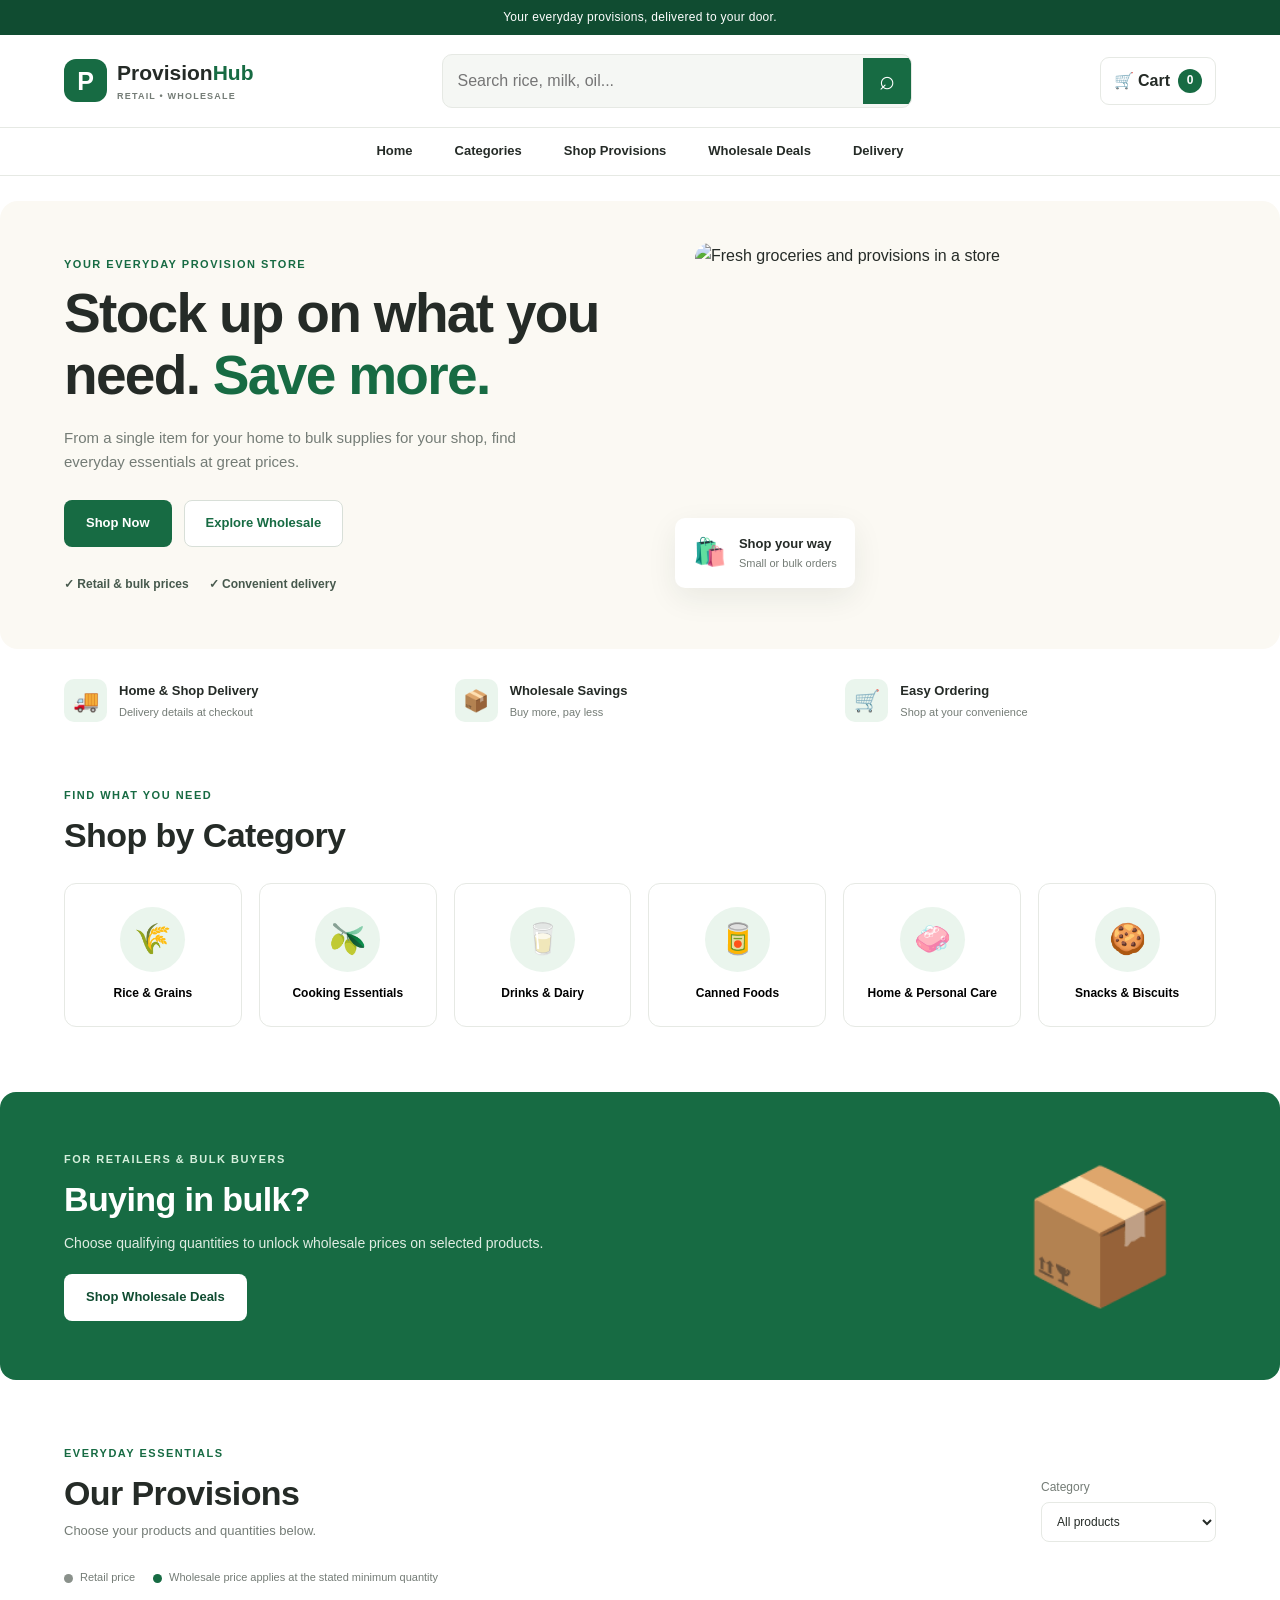
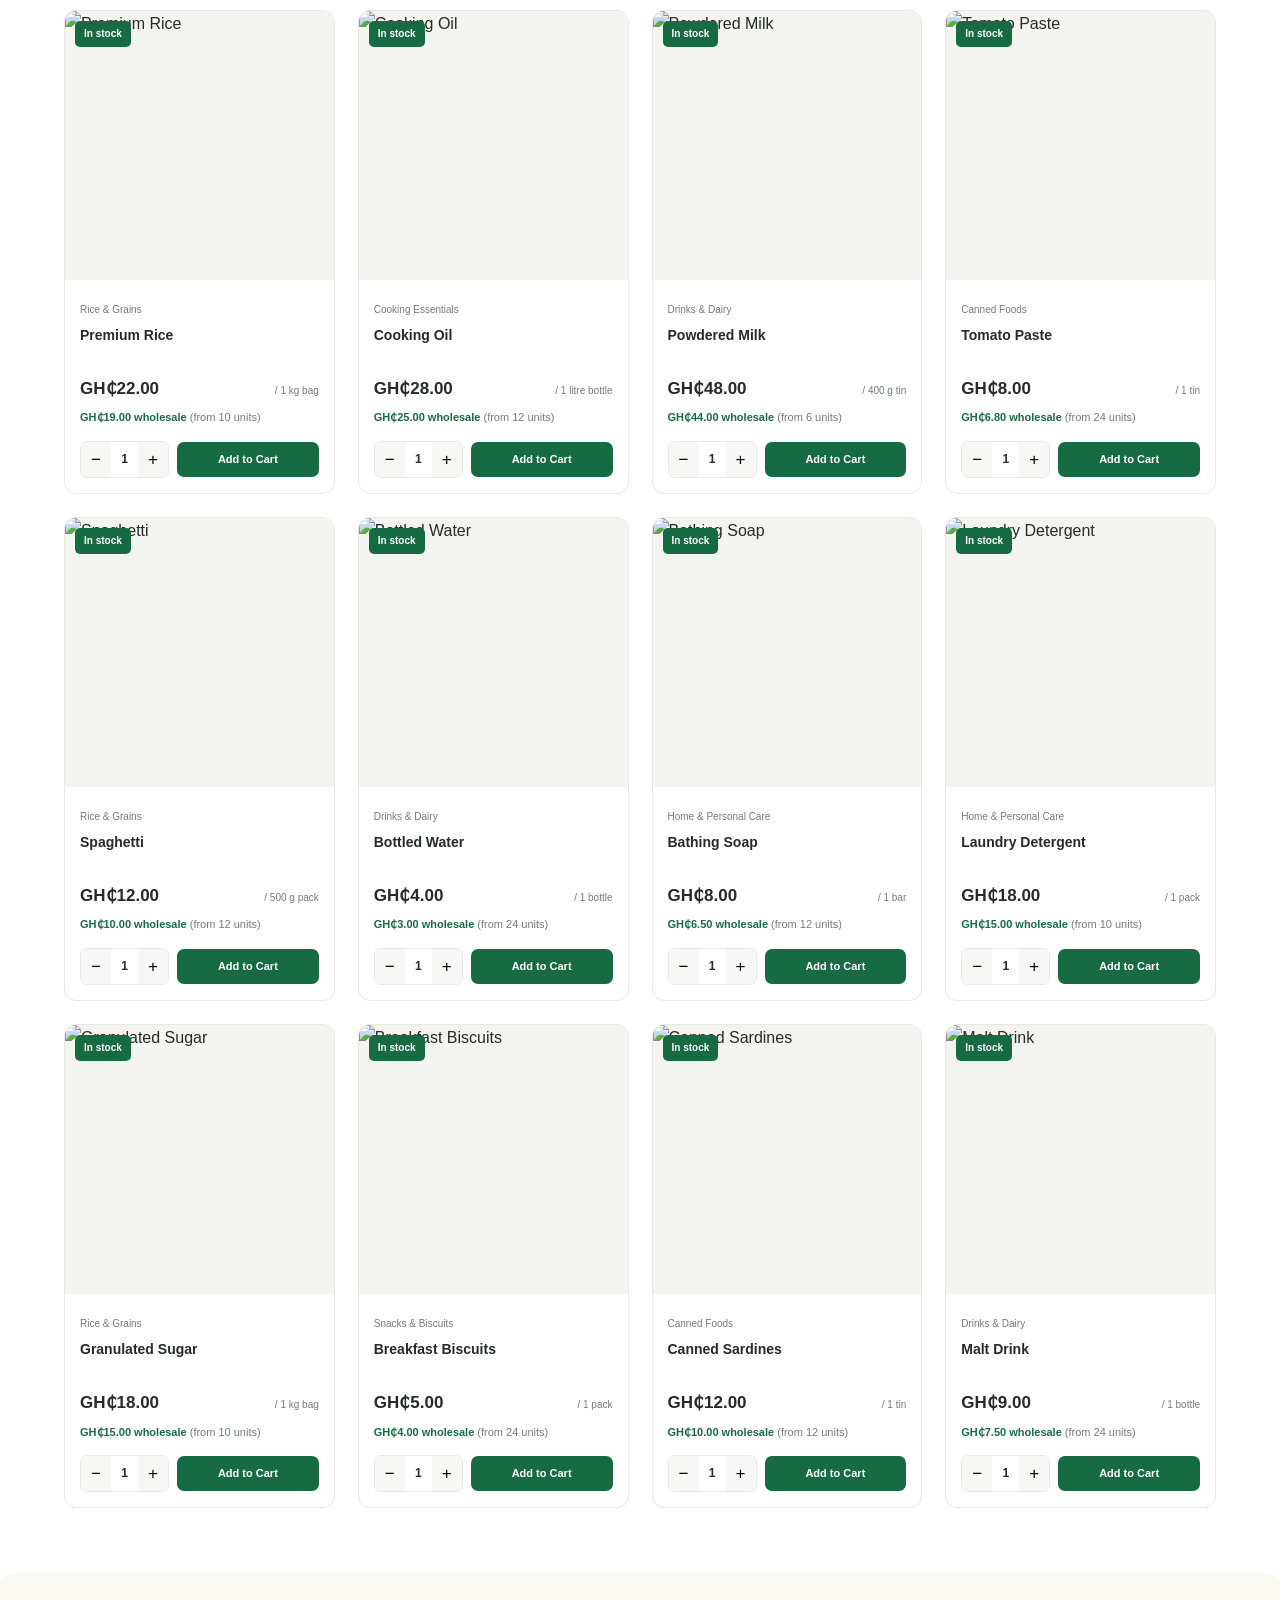
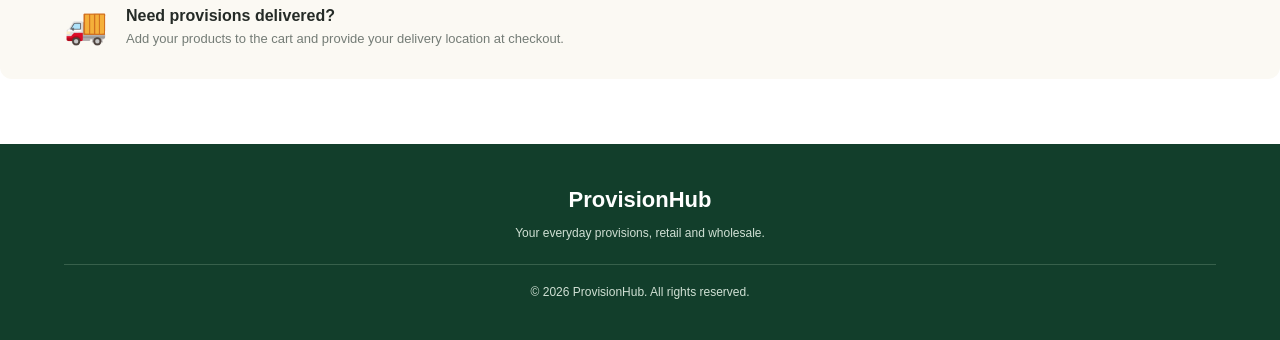
==== commit e0bc14ed: "Add files via upload" ====
--- a/index.html
+++ b/index.html
@@ -4,343 +4,198 @@
 <head>
     <meta charset="UTF-8">
     <meta name="viewport" content="width=device-width, initial-scale=1.0">
-    <meta name="theme-color" content="#123b70">
-    <meta name="description" content="Shop concrete blocks, cement, plumbing supplies and building materials from ESSMASS ENTERPRISE, Ayimensah, Ghana.">
-    <title>ESSMASS ENTERPRISE | Building Materials</title>
+    <meta name="description" content="Shop everyday provisions at retail and wholesale prices with convenient delivery.">
+    <title>Provision Hub | Retail & Wholesale</title>
+
     <link rel="stylesheet" href="style.css">
-    <link rel="preconnect" href="https://fonts.googleapis.com">
-    <link rel="preconnect" href="https://fonts.gstatic.com" crossorigin>
-    <link href="https://fonts.googleapis.com/css2?family=DM+Sans:wght@400;500;600;700&family=Manrope:wght@400;500;600;700;800&display=swap" rel="stylesheet">
+    <script src="script.js" defer></script>
 </head>
 <body>
 
-<header class="site-header">
-    <div class="top-strip">
-        <div class="container top-strip-inner">
-            <span>Building your future, one material at a time.</span>
-            <span><span class="location-dot"></span> Ayimensah, Ghana</span>
-        </div>
+    <div class="announcement">
+        Your everyday provisions, delivered to your door.
     </div>
 
-    <div class="container header-main">
-        <a class="brand" href="#home" aria-label="ESSMASS Enterprise home">
-            <span class="brand-mark">E</span>
-            <span class="brand-text">
-                <strong>ESSMASS</strong>
-                <small>ENTERPRISE</small>
+    <header class="site-header">
+        <a href="index.html" class="logo">
+            <span class="logo-icon">P</span>
+            <span>Provision<span class="logo-highlight">Hub</span>
+                <small>RETAIL • WHOLESALE</small>
             </span>
         </a>
 
         <form class="search-box" id="searchForm">
-            <input id="searchInput" type="search"
-                   placeholder="Search blocks, cement, pipes..."
+            <input type="search" id="searchInput"
+                   placeholder="Search rice, milk, oil..."
                    aria-label="Search products">
             <button type="submit" aria-label="Search">⌕</button>
         </form>
 
-        <button class="cart-button" id="openCart" type="button">
-            <span class="cart-icon">🛒</span>
-            <span>My Cart</span>
-            <span class="cart-count" id="cartCount">0</span>
+        <button class="cart-button" id="cartButton">
+            🛒 Cart <span id="cartCount">0</span>
         </button>
-    </div>
+    </header>
 
     <nav class="main-nav">
-        <div class="container nav-inner">
-            <button class="menu-toggle" id="menuToggle"
-                    type="button" aria-expanded="false" aria-controls="navLinks">
-                ☰ Menu
-            </button>
-            <div class="nav-links" id="navLinks">
-                <a href="#home">Home</a>
-                <a href="#categories">Categories</a>
-                <a href="#shop">Shop Products</a>
-                <a href="#wholesale">Wholesale</a>
-                <a href="pos.html">Walk-in POS</a>
-                <a href="#contact">Contact Us</a>
-            </div>
-            <a class="nav-phone" href="#contact">Your Building Supply Partner</a>
-        </div>
+        <a href="#home">Home</a>
+        <a href="#categories">Categories</a>
+        <a href="#shop">Shop Provisions</a>
+        <a href="#wholesale">Wholesale Deals</a>
+        <a href="#delivery">Delivery</a>
     </nav>
-</header>
-
-<main>
-    <section class="hero" id="home">
-        <div class="container hero-grid">
+
+    <main>
+        <section class="hero" id="home">
             <div class="hero-content">
-                <span class="eyebrow"><span></span> YOUR TRUSTED BUILDING MATERIALS SHOP</span>
-                <h1>Build Strong.<br><span>Build Smart.</span></h1>
+                <span class="eyebrow">YOUR EVERYDAY PROVISION STORE</span>
+                <h1>Stock up on what you need. <span>Save more.</span></h1>
                 <p>
-                    From quality concrete blocks and cement to plumbing supplies,
-                    find the materials you need for your next project at ESSMASS ENTERPRISE.
+                    From a single item for your home to bulk supplies for
+                    your shop, find everyday essentials at great prices.
                 </p>
                 <div class="hero-actions">
-                    <a href="#shop" class="btn btn-primary">Shop Materials <span>→</span></a>
-                    <a href="#wholesale" class="btn btn-outline">Wholesale Enquiries</a>
+                    <a href="#shop" class="btn btn-primary">Shop Now</a>
+                    <a href="#wholesale" class="btn btn-outline">Explore Wholesale</a>
                 </div>
                 <div class="hero-benefits">
-                    <span>✓ Retail & wholesale</span>
-                    <span>✓ Delivery available</span>
-                    <span>✓ Factory collection</span>
-                </div>
-            </div>
-
+                    <span>✓ Retail & bulk prices</span>
+                    <span>✓ Convenient delivery</span>
+                </div>
+            </div>
             <div class="hero-image">
                 <img
-                    src="https://images.unsplash.com/photo-1503387762-592deb58ef4e?auto=format&fit=crop&w=1000&q=85"
-                    alt="Building construction project">
-                <div class="hero-image-card">
-                    <span class="hero-card-icon">▦</span>
-                    <div>
-                        <strong>Materials for every project</strong>
-                        <small>From small renovations to major construction</small>
-                    </div>
-                </div>
-                <div class="hero-badge">
-                    <strong>ESSMASS</strong>
-                    <span>BUILD WITH CONFIDENCE</span>
-                </div>
-            </div>
-        </div>
-    </section>
-
-    <section class="trust-bar">
-        <div class="container trust-grid">
-            <div><span class="trust-icon">▦</span><div><strong>Quality Materials</strong><small>For your projects</small></div></div>
-            <div><span class="trust-icon">▤</span><div><strong>Bulk Orders</strong><small>For contractors & builders</small></div></div>
-            <div><span class="trust-icon">➜</span><div><strong>Delivery Options</strong><small>Ask for delivery costs</small></div></div>
-            <div><span class="trust-icon">✓</span><div><strong>Easy Ordering</strong><small>Online or WhatsApp</small></div></div>
-        </div>
-    </section>
-
-    <section class="section categories-section" id="categories">
-        <div class="container">
+                    src="https://images.unsplash.com/photo-1542838132-92c53300491e?auto=format&fit=crop&w=1000&q=85"
+                    alt="Fresh groceries and provisions in a store">
+                <div class="floating-note">
+                    <span>🛍️</span>
+                    <div><strong>Shop your way</strong><small>Small or bulk orders</small></div>
+                </div>
+            </div>
+        </section>
+
+        <section class="benefit-strip" id="delivery">
+            <div><span>🚚</span><strong>Home & Shop Delivery</strong><small>Delivery details at checkout</small></div>
+            <div><span>📦</span><strong>Wholesale Savings</strong><small>Buy more, pay less</small></div>
+            <div><span>🛒</span><strong>Easy Ordering</strong><small>Shop at your convenience</small></div>
+        </section>
+
+        <section class="section" id="categories">
             <div class="section-heading">
                 <div>
-                    <span class="section-label">SHOP BY CATEGORY</span>
-                    <h2>Everything You Need to Build</h2>
-                    <p>Find the right supplies for your construction project.</p>
-                </div>
-                <a class="text-link" href="#shop">Explore products →</a>
-            </div>
-            <div class="category-grid" id="categoryGrid">
-                <button class="category-card" data-category="blocks">
-                    <span class="category-icon">▦</span>
-                    <strong>Concrete Blocks</strong>
-                    <small>Blocks for strong walls</small>
-                    <span class="category-arrow">↗</span>
-                </button>
-                <button class="category-card" data-category="cement">
-                    <span class="category-icon">▤</span>
-                    <strong>Cement</strong>
-                    <small>For building and masonry</small>
-                    <span class="category-arrow">↗</span>
-                </button>
-                <button class="category-card" data-category="plumbing">
-                    <span class="category-icon">〰</span>
-                    <strong>Plumbing Materials</strong>
-                    <small>Pipes, fittings and more</small>
-                    <span class="category-arrow">↗</span>
-                </button>
-                <button class="category-card" data-category="other">
-                    <span class="category-icon">⚒</span>
-                    <strong>Other Supplies</strong>
-                    <small>Tools and building essentials</small>
-                    <span class="category-arrow">↗</span>
-                </button>
-            </div>
-        </div>
-    </section>
-
-    <section class="section shop-section" id="shop">
-        <div class="container">
+                    <span class="eyebrow">FIND WHAT YOU NEED</span>
+                    <h2>Shop by Category</h2>
+                </div>
+            </div>
+            <div class="category-grid" id="categoryGrid"></div>
+        </section>
+
+        <section class="wholesale-banner" id="wholesale">
+            <div>
+                <span class="eyebrow">FOR RETAILERS & BULK BUYERS</span>
+                <h2>Buying in bulk?</h2>
+                <p>Choose qualifying quantities to unlock wholesale prices on selected products.</p>
+                <a href="#shop" class="btn btn-light">Shop Wholesale Deals</a>
+            </div>
+            <div class="bulk-icon">📦</div>
+        </section>
+
+        <section class="section" id="shop">
             <div class="section-heading shop-heading">
                 <div>
-                    <span class="section-label">OUR PRODUCT CATALOGUE</span>
-                    <h2>Shop Building Materials</h2>
-                    <p>Choose your products and add them to your cart.</p>
-                </div>
-                <span class="sample-note">DEMO PRODUCTS & PRICES</span>
-            </div>
-
-            <div class="shop-toolbar">
-                <div class="filter-buttons" id="filterButtons">
-                    <button class="filter-btn active" data-category="all">All Products</button>
-                    <button class="filter-btn" data-category="blocks">Blocks</button>
-                    <button class="filter-btn" data-category="cement">Cement</button>
-                    <button class="filter-btn" data-category="plumbing">Plumbing</button>
-                    <button class="filter-btn" data-category="other">Other</button>
-                </div>
-                <label class="sort-control">
-                    Sort:
-                    <select id="sortProducts">
-                        <option value="default">Featured</option>
-                        <option value="low">Price: Low to High</option>
-                        <option value="high">Price: High to Low</option>
-                        <option value="name">Name A–Z</option>
+                    <span class="eyebrow">EVERYDAY ESSENTIALS</span>
+                    <h2>Our Provisions</h2>
+                    <p class="muted">Choose your products and quantities below.</p>
+                </div>
+                <label class="filter-label">
+                    <span>Category</span>
+                    <select id="categoryFilter">
+                        <option value="All">All products</option>
                     </select>
                 </label>
             </div>
 
-            <p class="results-message" id="resultsMessage" aria-live="polite"></p>
+            <div class="price-guide">
+                <span><i class="retail-dot"></i> Retail price</span>
+                <span><i class="wholesale-dot"></i> Wholesale price applies at the stated minimum quantity</span>
+            </div>
+
             <div class="product-grid" id="productGrid"></div>
+            <p class="empty-message" id="emptyMessage" hidden>No products found. Try another search.</p>
+        </section>
+
+        <section class="delivery-note">
+            <span>🚚</span>
+            <div>
+                <h3>Need provisions delivered?</h3>
+                <p>Add your products to the cart and provide your delivery location at checkout.</p>
+            </div>
+        </section>
+    </main>
+
+    <footer class="site-footer">
+        <a href="#home" class="footer-logo">ProvisionHub</a>
+        <p>Your everyday provisions, retail and wholesale.</p>
+        <p class="copyright">© <span id="year"></span> ProvisionHub. All rights reserved.</p>
+    </footer>
+
+    <div class="overlay" id="overlay"></div>
+
+    <aside class="cart-drawer" id="cartDrawer" aria-label="Shopping cart">
+        <div class="drawer-header">
+            <div><span class="eyebrow">YOUR ORDER</span><h2>Shopping Cart</h2></div>
+            <button class="close-button" id="closeCart" aria-label="Close cart">×</button>
         </div>
-    </section>
-
-    <section class="wholesale-section" id="wholesale">
-        <div class="container wholesale-grid">
-            <div>
-                <span class="section-label light-label">FOR CONTRACTORS & RESELLERS</span>
-                <h2>Buying in Bulk?<br>Let's Talk Wholesale.</h2>
-                <p>
-                    Planning a building project or purchasing for resale?
-                    Contact ESSMASS ENTERPRISE for bulk quantities and a quotation.
-                </p>
-                <a class="btn btn-white" href="#contact">Request a Quote <span>→</span></a>
-            </div>
-            <div class="wholesale-points">
-                <div><span>01</span><div><strong>Tell us what you need</strong><small>Product types and quantities</small></div></div>
-                <div><span>02</span><div><strong>Get a quotation</strong><small>Confirm current prices and availability</small></div></div>
-                <div><span>03</span><div><strong>Arrange fulfilment</strong><small>Discuss delivery or collection</small></div></div>
-            </div>
+
+        <div class="cart-items" id="cartItems"></div>
+
+        <div class="cart-bottom">
+            <div class="cart-total">
+                <span>Subtotal</span>
+                <strong id="cartSubtotal">GH₵0.00</strong>
+            </div>
+            <p class="muted small">Delivery fees are confirmed separately.</p>
+            <button class="btn btn-primary full-width" id="checkoutButton">Proceed to Checkout</button>
         </div>
-    </section>
-
-    <section class="section ordering-section">
-        <div class="container">
-            <div class="section-heading centered-heading">
-                <div>
-                    <span class="section-label">SIMPLE & CONVENIENT</span>
-                    <h2>How Ordering Works</h2>
-                    <p>Get your building supplies in three simple steps.</p>
-                </div>
-            </div>
-            <div class="steps-grid">
-                <div class="step-card"><span>01</span><h3>Choose Materials</h3><p>Browse the catalogue and add the products and quantities you need.</p></div>
-                <div class="step-card"><span>02</span><h3>Place Your Order</h3><p>Enter your details and choose delivery or collection.</p></div>
-                <div class="step-card"><span>03</span><h3>Confirm with Us</h3><p>Send your order through WhatsApp and confirm the total with the shop.</p></div>
-            </div>
-        </div>
-    </section>
-
-    <section class="contact-section" id="contact">
-        <div class="container contact-inner">
-            <div>
-                <span class="section-label light-label">NEED HELP?</span>
-                <h2>Let's Get Your Project Moving.</h2>
-                <p>Ask about prices, availability, bulk orders and delivery to your location.</p>
-            </div>
-            <a href="#" class="btn btn-white" id="contactWhatsApp">Contact Us on WhatsApp ↗</a>
-        </div>
-    </section>
-</main>
-
-<footer class="site-footer">
-    <div class="container footer-grid">
-        <div class="footer-brand">
-            <a class="brand brand-footer" href="#home">
-                <span class="brand-mark">E</span>
-                <span class="brand-text"><strong>ESSMASS</strong><small>ENTERPRISE</small></span>
-            </a>
-            <p>Your building materials partner in Ayimensah, Ghana. Helping you source supplies for your next project.</p>
-        </div>
-        <div>
-            <h3>Shop</h3>
-            <a href="#shop">All Products</a>
-            <a href="#categories">Product Categories</a>
-            <a href="#wholesale">Wholesale Orders</a>
-        </div>
-        <div>
-            <h3>Customer Service</h3>
-            <a href="#contact">Contact Us</a>
-            <a href="#wholesale">Request a Quote</a>
-            <a href="#shop">Delivery Information</a>
-        </div>
-        <div>
-            <h3>Our Location</h3>
-            <p>Ayimensah, Ghana</p>
-            <p>Retail, wholesale and collection enquiries welcome.</p>
-        </div>
-    </div>
-    <div class="footer-bottom">
-        <div class="container footer-bottom-inner">
-            <span>© <span id="currentYear"></span> ESSMASS ENTERPRISE. All rights reserved.</span>
-            <span>Building with confidence.</span>
-        </div>
-    </div>
-</footer>
-
-<!-- Shopping cart drawer -->
-<div class="drawer-backdrop" id="drawerBackdrop"></div>
-<aside class="cart-drawer" id="cartDrawer" aria-hidden="true" aria-labelledby="cartTitle">
-    <div class="drawer-header">
-        <div><span class="section-label">YOUR SELECTION</span><h2 id="cartTitle">Shopping Cart</h2></div>
-        <button class="close-button" id="closeCart" aria-label="Close cart">×</button>
-    </div>
-
-    <div class="cart-items" id="cartItems"></div>
-
-    <div class="cart-footer">
-        <div class="cart-total-row"><span>Estimated subtotal</span><strong id="cartSubtotal">GH₵0.00</strong></div>
-        <p>Delivery fees and final prices must be confirmed by ESSMASS ENTERPRISE.</p>
-        <button class="btn btn-primary btn-full" id="checkoutButton">Proceed to Checkout →</button>
-        <button class="btn btn-outline btn-full" id="continueShopping">Continue Shopping</button>
-    </div>
-</aside>
-
-<!-- Checkout modal -->
-<div class="modal-backdrop" id="checkoutModal" aria-hidden="true">
-    <section class="checkout-modal" role="dialog" aria-modal="true" aria-labelledby="checkoutTitle">
+    </aside>
+
+    <section class="checkout-modal" id="checkoutModal" role="dialog"
+             aria-modal="true" aria-labelledby="checkoutTitle" hidden>
         <div class="drawer-header">
-            <div><span class="section-label">ALMOST THERE</span><h2 id="checkoutTitle">Place Your Order</h2></div>
+            <div><span class="eyebrow">ALMOST THERE</span><h2 id="checkoutTitle">Delivery Details</h2></div>
             <button class="close-button" id="closeCheckout" aria-label="Close checkout">×</button>
         </div>
 
         <form id="checkoutForm">
-            <div class="form-grid">
-                <label>Full name *
-                    <input name="customerName" type="text" autocomplete="name" required placeholder="Your full name">
-                </label>
-                <label>Phone number *
-                    <input name="phone" type="tel" autocomplete="tel" required placeholder="e.g. 024 123 4567">
-                </label>
-            </div>
-
-            <label>Order type *
+            <label>Full name
+                <input name="customerName" required autocomplete="name" placeholder="Enter your name">
+            </label>
+            <label>Phone number
+                <input name="phone" required type="tel" autocomplete="tel" placeholder="e.g. 024 123 4567">
+            </label>
+            <label>Delivery location / address
+                <textarea name="address" required rows="3" autocomplete="street-address"
+                          placeholder="Town, area, street and directions"></textarea>
+            </label>
+            <label>Order type
                 <select name="orderType" required>
-                    <option value="Retail">Retail order</option>
-                    <option value="Wholesale">Wholesale / bulk order</option>
+                    <option value="Retail">Retail</option>
+                    <option value="Wholesale">Wholesale</option>
+                    <option value="Mixed">Mixed retail and wholesale</option>
                 </select>
             </label>
-
-            <label>How would you like to receive your order? *
-                <select name="fulfilment" id="fulfilmentSelect" required>
-                    <option value="Delivery">Delivery</option>
-                    <option value="Collection">Collection from the shop/factory</option>
-                </select>
-            </label>
-
-            <label id="addressField">Delivery location / address *
-                <textarea name="address" id="deliveryAddress" rows="2" placeholder="Enter your area, landmark and delivery address"></textarea>
-            </label>
-
-            <label>Additional instructions
-                <textarea name="notes" rows="2" placeholder="Preferred delivery date, block sizes, bulk quantities, etc."></textarea>
-            </label>
-
-            <div class="checkout-summary">
-                <div><span>Items subtotal</span><strong id="checkoutSubtotal">GH₵0.00</strong></div>
-                <small>Delivery charges, stock availability and final prices are subject to confirmation.</small>
-            </div>
-
-            <button class="btn btn-primary btn-full" type="submit">Send Order via WhatsApp ↗</button>
-            <p class="form-disclaimer">Your order is a request until the shop confirms availability, final pricing and fulfilment.</p>
+            <label>Additional instructions (optional)
+                <textarea name="notes" rows="2" placeholder="Landmark or delivery instructions"></textarea>
+            </label>
+            <div class="checkout-total">
+                <span>Product subtotal</span>
+                <strong id="checkoutSubtotal">GH₵0.00</strong>
+            </div>
+            <p class="muted small">This prototype does not collect online payments. Your order will be prepared for WhatsApp submission.</p>
+            <button class="btn btn-primary full-width" type="submit">Send Order on WhatsApp</button>
         </form>
     </section>
-</div>
-
-<div class="toast" id="toast" role="status" aria-live="polite"></div>
-
-<script src="script.js"></script>
+
+    <div class="toast" id="toast" role="status" aria-live="polite"></div>
+
 </body>
 </html>
--- a/style.css
+++ b/style.css
@@ -1,22 +1,20 @@
 
-/* =========================================
-   ESSMASS ENTERPRISE
-   Building Materials Online Shop
-========================================= */
+/* =====================================
+   PROVISION HUB - MAIN STYLES
+===================================== */
 
 :root {
-    --navy: #123b70;
-    --navy-dark: #0b2850;
-    --blue: #2464ae;
-    --blue-light: #eaf2fc;
+    --green: #176b43;
+    --green-dark: #104c31;
+    --green-light: #eaf5ed;
+    --gold: #f0b83f;
+    --cream: #fbf9f3;
     --white: #ffffff;
-    --page: #f5f7fb;
-    --text: #1d2939;
-    --muted: #68778c;
-    --border: #e2e8f0;
-    --green: #16834a;
-    --radius: 14px;
-    --shadow: 0 12px 36px rgba(18, 59, 112, .08);
+    --text: #252b27;
+    --muted: #747c76;
+    --border: #e6e9e4;
+    --danger: #bd3838;
+    --shadow: 0 10px 30px rgba(26, 54, 38, .08);
 }
 
 * {
@@ -27,13 +25,13 @@
 
 html {
     scroll-behavior: smooth;
-    scroll-padding-top: 100px;
+    scroll-padding-top: 95px;
 }
 
 body {
-    font-family: "DM Sans", sans-serif;
+    font-family: Arial, Helvetica, sans-serif;
+    background: var(--white);
     color: var(--text);
-    background: var(--white);
     line-height: 1.6;
 }
 
@@ -63,631 +61,468 @@
     max-width: 100%;
 }
 
-.container {
-    width: min(1180px, 92%);
-    margin-inline: auto;
-}
-
-.top-strip {
-    background: var(--navy-dark);
-    color: #dbe7f8;
+.announcement {
+    padding: 8px 15px;
+    text-align: center;
+    background: var(--green-dark);
+    color: white;
     font-size: 12px;
-}
-
-.top-strip-inner {
-    min-height: 36px;
-    display: flex;
-    align-items: center;
-    justify-content: space-between;
-    gap: 15px;
-}
-
-.location-dot {
-    display: inline-block;
-    width: 7px;
-    height: 7px;
-    background: #60d394;
-    border-radius: 50%;
-    margin-right: 5px;
-}
-
-.header-main {
-    min-height: 88px;
+    letter-spacing: .3px;
+}
+
+.site-header {
+    max-width: 1400px;
+    margin: auto;
+    padding: 19px 5%;
     display: flex;
     align-items: center;
     justify-content: space-between;
     gap: 28px;
 }
 
-.brand {
-    display: inline-flex;
+.logo {
+    display: flex;
     align-items: center;
     gap: 10px;
     flex-shrink: 0;
-}
-
-.brand-mark {
-    width: 45px;
-    height: 45px;
+    font-size: 21px;
+    font-weight: 800;
+    line-height: 1.2;
+}
+
+.logo-icon {
     display: grid;
     place-items: center;
-    background: var(--navy);
+    width: 43px;
+    height: 43px;
+    border-radius: 12px;
+    background: var(--green);
     color: white;
-    border-radius: 9px 9px 9px 2px;
-    font-family: "Manrope", sans-serif;
-    font-size: 26px;
-    font-weight: 800;
-}
-
-.brand-text {
-    display: flex;
-    flex-direction: column;
-    line-height: 1.2;
-    letter-spacing: 1.1px;
-}
-
-.brand-text strong {
-    color: var(--navy);
-    font-family: "Manrope", sans-serif;
-    font-size: 20px;
-    font-weight: 800;
-}
-
-.brand-text small {
-    margin-top: 4px;
-    font-size: 10px;
-    letter-spacing: 3px;
-    color: var(--muted);
-    font-weight: 700;
+    font-size: 25px;
+}
+
+.logo-highlight {
+    color: var(--green);
+}
+
+.logo small {
+    display: block;
+    margin-top: 5px;
+    color: var(--muted);
+    font-size: 9px;
+    letter-spacing: 1.2px;
 }
 
 .search-box {
-    width: min(430px, 45%);
-    display: flex;
+    display: flex;
+    align-items: center;
+    max-width: 470px;
+    width: 100%;
+    background: #f5f7f4;
     border: 1px solid var(--border);
-    border-radius: 9px;
+    border-radius: 10px;
     overflow: hidden;
-    background: #f9fafc;
 }
 
 .search-box input {
-    width: 100%;
     min-width: 0;
+    flex: 1;
     padding: 13px 15px;
     border: 0;
     outline: none;
     background: transparent;
+}
+
+.search-box button {
+    width: 48px;
+    height: 46px;
+    border: 0;
+    background: var(--green);
+    color: white;
+    font-size: 27px;
+}
+
+.cart-button {
+    display: flex;
+    align-items: center;
+    gap: 8px;
+    border: 1px solid var(--border);
+    border-radius: 9px;
+    padding: 10px 13px;
+    background: white;
     color: var(--text);
-    font-size: 13px;
-}
-
-.search-box:focus-within {
-    border-color: var(--blue);
-    box-shadow: 0 0 0 3px rgba(36, 100, 174, .1);
-}
-
-.search-box button {
-    width: 49px;
-    flex-shrink: 0;
-    background: var(--navy);
+    font-weight: 700;
+    white-space: nowrap;
+}
+
+#cartCount {
+    display: grid;
+    place-items: center;
+    min-width: 24px;
+    height: 24px;
+    padding: 0 5px;
+    border-radius: 50px;
+    background: var(--green);
     color: white;
-    border: 0;
-    font-size: 26px;
-}
-
-.cart-button {
-    display: flex;
-    align-items: center;
-    gap: 9px;
-    border: 0;
-    background: transparent;
-    color: var(--navy);
-    font-weight: 700;
-    font-size: 13px;
-    white-space: nowrap;
-}
-
-.cart-icon {
-    font-size: 21px;
-}
-
-.cart-count {
-    display: grid;
-    place-items: center;
-    width: 24px;
-    height: 24px;
-    border-radius: 50%;
-    background: var(--blue-light);
-    color: var(--navy);
     font-size: 12px;
 }
 
 .main-nav {
+    display: flex;
+    align-items: center;
+    justify-content: center;
+    gap: 42px;
+    padding: 13px 5%;
     border-top: 1px solid var(--border);
     border-bottom: 1px solid var(--border);
     background: white;
 }
 
-.nav-inner {
-    min-height: 51px;
-    display: flex;
-    align-items: center;
-    justify-content: space-between;
-    gap: 15px;
-}
-
-.nav-links {
-    display: flex;
-    align-items: center;
-    gap: 31px;
-}
-
-.nav-links a {
-    padding: 14px 0;
+.main-nav a {
     font-size: 13px;
-    font-weight: 600;
-    color: #46566c;
+    font-weight: 700;
     transition: color .2s;
 }
 
-.nav-links a:hover,
-.text-link:hover {
-    color: var(--blue);
-}
-
-.nav-phone {
-    color: var(--navy);
-    font-size: 12px;
-    font-weight: 700;
-}
-
-.menu-toggle {
-    display: none;
-    background: transparent;
-    border: 0;
-    color: var(--navy);
-    font-weight: 700;
-    padding: 10px 0;
+.main-nav a:hover {
+    color: var(--green);
 }
 
 .hero {
-    padding: 64px 0 70px;
-    background:
-        radial-gradient(ellipse at 85% 5%, rgba(65, 132, 213, .12), transparent 34%),
-        linear-gradient(120deg, #f4f8ff 0%, #ffffff 68%);
-    overflow: hidden;
-}
-
-.hero-grid {
-    display: grid;
-    grid-template-columns: 1fr 1fr;
+    max-width: 1400px;
+    margin: 25px auto 0;
+    padding: 35px 5%;
+    display: grid;
+    grid-template-columns: 1.05fr .95fr;
     align-items: center;
     gap: 55px;
-}
-
-.eyebrow,
-.section-label {
-    display: inline-block;
-    color: var(--blue);
+    background: var(--cream);
+    border-radius: 18px;
+}
+
+.hero-content {
+    padding: 20px 0;
+}
+
+.eyebrow {
+    display: block;
+    margin-bottom: 10px;
+    color: var(--green);
     font-size: 11px;
     font-weight: 800;
     letter-spacing: 1.5px;
 }
 
-.eyebrow {
-    display: flex;
-    align-items: center;
-    gap: 8px;
-}
-
-.eyebrow span {
-    width: 8px;
-    height: 8px;
-    border-radius: 50%;
-    background: #2e86e7;
-}
-
-.hero h1,
-.section-heading h2,
-.wholesale-section h2,
-.contact-section h2 {
-    font-family: "Manrope", sans-serif;
-    font-weight: 800;
-    letter-spacing: -1.5px;
-}
-
 .hero h1 {
-    margin: 17px 0;
-    color: var(--navy-dark);
-    font-size: clamp(42px, 5.2vw, 65px);
+    max-width: 580px;
+    margin-bottom: 20px;
+    font-size: clamp(35px, 4.3vw, 57px);
     line-height: 1.12;
+    letter-spacing: -1.7px;
 }
 
 .hero h1 span {
-    color: var(--blue);
+    color: var(--green);
 }
 
 .hero-content > p {
-    max-width: 520px;
+    max-width: 500px;
+    margin-bottom: 26px;
     color: var(--muted);
     font-size: 15px;
-    line-height: 1.9;
 }
 
 .hero-actions {
     display: flex;
     flex-wrap: wrap;
     gap: 12px;
-    margin-top: 27px;
 }
 
 .btn {
     display: inline-flex;
     align-items: center;
     justify-content: center;
-    gap: 12px;
-    min-height: 47px;
-    padding: 12px 20px;
+    min-height: 46px;
+    padding: 12px 21px;
     border: 1px solid transparent;
-    border-radius: 7px;
+    border-radius: 8px;
     font-size: 13px;
     font-weight: 700;
-    text-align: center;
-    transition: background .2s, transform .2s, border-color .2s;
+    transition: background .2s, transform .2s;
 }
 
 .btn:hover {
-    transform: translateY(-2px);
+    transform: translateY(-1px);
 }
 
 .btn-primary {
-    background: var(--navy);
+    background: var(--green);
     color: white;
 }
 
 .btn-primary:hover {
-    background: var(--blue);
+    background: var(--green-dark);
 }
 
 .btn-outline {
+    border-color: #d8dfd8;
     background: white;
-    color: var(--navy);
-    border-color: #cbd7e8;
-}
-
-.btn-outline:hover {
-    border-color: var(--blue);
-    background: #f7faff;
-}
-
-.btn-white {
+    color: var(--green);
+}
+
+.btn-light {
     background: white;
-    color: var(--navy);
-}
-
-.btn-white:hover {
-    background: #eaf2fc;
-}
-
-.btn-full {
-    width: 100%;
+    color: var(--green-dark);
 }
 
 .hero-benefits {
     display: flex;
     flex-wrap: wrap;
-    gap: 17px;
+    gap: 20px;
     margin-top: 28px;
-    color: #4e6077;
-    font-size: 11px;
+    color: #47594d;
+    font-size: 12px;
     font-weight: 600;
-}
-
-.hero-benefits span::first-letter {
-    color: var(--green);
 }
 
 .hero-image {
     position: relative;
     min-width: 0;
-    padding: 0 0 28px 20px;
 }
 
 .hero-image > img {
     width: 100%;
-    height: 390px;
+    height: 365px;
+    border-radius: 15px;
     object-fit: cover;
-    border-radius: 14px;
-    box-shadow: 0 22px 50px rgba(11, 40, 80, .17);
-}
-
-.hero-image-card {
+    object-position: center;
+}
+
+.floating-note {
     position: absolute;
-    bottom: 0;
-    left: 0;
-    display: flex;
-    align-items: center;
-    gap: 13px;
-    width: min(340px, 85%);
-    padding: 16px;
+    left: -20px;
+    bottom: 20px;
+    display: flex;
+    align-items: center;
+    gap: 12px;
+    padding: 13px 18px;
+    border-radius: 10px;
     background: white;
-    border: 1px solid var(--border);
+    box-shadow: var(--shadow);
+}
+
+.floating-note > span {
+    font-size: 27px;
+}
+
+.floating-note strong,
+.floating-note small {
+    display: block;
+}
+
+.floating-note strong {
+    font-size: 13px;
+}
+
+.floating-note small {
+    color: var(--muted);
+    font-size: 11px;
+}
+
+.benefit-strip {
+    max-width: 1300px;
+    margin: 30px auto 0;
+    padding: 0 5%;
+    display: grid;
+    grid-template-columns: repeat(3, 1fr);
+    gap: 20px;
+}
+
+.benefit-strip > div {
+    display: grid;
+    grid-template-columns: 43px 1fr;
+    grid-template-rows: auto auto;
+    align-items: center;
+    column-gap: 12px;
+}
+
+.benefit-strip > div > span {
+    grid-row: 1 / 3;
+    display: grid;
+    place-items: center;
+    width: 43px;
+    height: 43px;
     border-radius: 10px;
-    box-shadow: var(--shadow);
-}
-
-.hero-card-icon {
-    width: 45px;
-    height: 45px;
-    display: grid;
-    place-items: center;
-    border-radius: 8px;
-    background: var(--blue-light);
-    color: var(--navy);
-    font-size: 25px;
-}
-
-.hero-image-card strong,
-.hero-image-card small {
-    display: block;
-}
-
-.hero-image-card strong {
-    color: var(--navy-dark);
+    background: var(--green-light);
+    font-size: 21px;
+}
+
+.benefit-strip strong {
     font-size: 13px;
 }
 
-.hero-image-card small {
-    margin-top: 4px;
-    color: var(--muted);
-    font-size: 10px;
-}
-
-.hero-badge {
-    position: absolute;
-    top: 20px;
-    right: -12px;
-    display: flex;
-    flex-direction: column;
-    padding: 12px 15px;
-    border-radius: 8px;
-    background: var(--navy);
-    color: white;
-    box-shadow: var(--shadow);
-}
-
-.hero-badge strong {
-    font-size: 13px;
-    letter-spacing: 1px;
-}
-
-.hero-badge span {
-    font-size: 8px;
-    letter-spacing: 1px;
-}
-
-.trust-bar {
-    border-bottom: 1px solid var(--border);
-    background: white;
-}
-
-.trust-grid {
-    display: grid;
-    grid-template-columns: repeat(4, 1fr);
-    padding: 23px 0;
-    gap: 20px;
-}
-
-.trust-grid > div {
-    display: flex;
-    align-items: center;
-    gap: 12px;
-}
-
-.trust-icon {
-    width: 42px;
-    height: 42px;
-    display: grid;
-    place-items: center;
-    flex-shrink: 0;
-    background: var(--blue-light);
-    color: var(--blue);
-    border-radius: 9px;
-    font-size: 20px;
-}
-
-.trust-grid strong,
-.trust-grid small {
-    display: block;
-}
-
-.trust-grid strong {
-    font-size: 12px;
-    color: var(--navy-dark);
-}
-
-.trust-grid small {
-    margin-top: 2px;
-    color: var(--muted);
-    font-size: 10px;
+.benefit-strip small {
+    color: var(--muted);
+    font-size: 11px;
 }
 
 .section {
-    padding: 75px 0;
-}
-
-.categories-section {
-    background: white;
+    max-width: 1400px;
+    margin: auto;
+    padding: 65px 5%;
 }
 
 .section-heading {
     display: flex;
-    align-items: flex-end;
+    align-items: end;
     justify-content: space-between;
     gap: 20px;
-    margin-bottom: 29px;
+    margin-bottom: 27px;
 }
 
 .section-heading h2,
-.wholesale-section h2,
-.contact-section h2 {
-    margin-top: 7px;
-    color: var(--navy-dark);
+.wholesale-banner h2 {
     font-size: clamp(25px, 3vw, 34px);
-    line-height: 1.25;
-}
-
-.section-heading p {
-    margin-top: 9px;
-    color: var(--muted);
+    line-height: 1.2;
+    letter-spacing: -.6px;
+}
+
+.category-grid {
+    display: grid;
+    grid-template-columns: repeat(6, minmax(0, 1fr));
+    gap: 17px;
+}
+
+.category-card {
+    padding: 23px 10px;
+    border: 1px solid var(--border);
+    border-radius: 12px;
+    background: white;
+    text-align: center;
+    cursor: pointer;
+    transition: border-color .2s, transform .2s, box-shadow .2s;
+}
+
+.category-card:hover,
+.category-card.active {
+    border-color: var(--green);
+    box-shadow: var(--shadow);
+    transform: translateY(-3px);
+}
+
+.category-icon {
+    display: grid;
+    place-items: center;
+    width: 65px;
+    height: 65px;
+    margin: 0 auto 12px;
+    border-radius: 50%;
+    background: var(--green-light);
+    font-size: 30px;
+}
+
+.category-card strong {
+    display: block;
+    font-size: 12px;
+}
+
+.wholesale-banner {
+    max-width: 1300px;
+    margin: 0 auto;
+    padding: 40px 5%;
+    display: flex;
+    align-items: center;
+    justify-content: space-between;
+    gap: 25px;
+    overflow: hidden;
+    border-radius: 16px;
+    background: var(--green);
+    color: white;
+}
+
+.wholesale-banner .eyebrow {
+    color: #d5efdc;
+}
+
+.wholesale-banner h2 {
+    margin-bottom: 12px;
+}
+
+.wholesale-banner p {
+    max-width: 560px;
+    margin-bottom: 20px;
+    color: #e0ede3;
+    font-size: 14px;
+}
+
+.bulk-icon {
+    padding-right: 35px;
+    color: #e4f0e6;
+    font-size: clamp(75px, 12vw, 130px);
+}
+
+.shop-heading {
+    align-items: end;
+}
+
+.muted {
+    color: var(--muted);
+}
+
+.shop-heading .muted {
+    margin-top: 8px;
     font-size: 13px;
 }
 
-.text-link {
-    flex-shrink: 0;
-    padding-bottom: 5px;
-    color: var(--navy);
+.filter-label {
+    display: grid;
+    gap: 5px;
+    color: var(--muted);
     font-size: 12px;
-    font-weight: 700;
-}
-
-.category-grid {
-    display: grid;
-    grid-template-columns: repeat(4, minmax(0, 1fr));
-    gap: 17px;
-}
-
-.category-card {
-    position: relative;
-    display: flex;
-    min-width: 0;
-    flex-direction: column;
-    align-items: flex-start;
-    min-height: 175px;
-    padding: 22px;
+}
+
+.filter-label select {
+    min-width: 175px;
+    padding: 11px;
     border: 1px solid var(--border);
-    border-radius: var(--radius);
-    background: white;
-    text-align: left;
-    transition: .2s ease;
-}
-
-.category-card:hover {
-    transform: translateY(-4px);
-    border-color: #a9c8ed;
-    box-shadow: var(--shadow);
-}
-
-.category-icon {
-    width: 49px;
-    height: 49px;
-    display: grid;
-    place-items: center;
-    margin-bottom: 15px;
-    border-radius: 10px;
-    background: var(--blue-light);
-    color: var(--blue);
-    font-size: 25px;
-}
-
-.category-card strong {
-    color: var(--navy-dark);
-    font-size: 13px;
-}
-
-.category-card small {
-    margin-top: 5px;
-    color: var(--muted);
-    font-size: 11px;
-}
-
-.category-arrow {
-    position: absolute;
-    top: 20px;
-    right: 20px;
-    color: #7d95b3;
-}
-
-.shop-section {
-    background: var(--page);
-}
-
-.shop-heading {
-    align-items: center;
-}
-
-.sample-note {
-    display: inline-block;
-    flex-shrink: 0;
-    padding: 7px 10px;
-    border-radius: 5px;
-    background: #fff2d7;
-    color: #80540b;
-    font-size: 9px;
-    font-weight: 800;
-    letter-spacing: .6px;
-}
-
-.shop-toolbar {
-    display: flex;
-    align-items: center;
-    justify-content: space-between;
-    gap: 18px;
-    margin: 25px 0 18px;
-}
-
-.filter-buttons {
-    display: flex;
-    flex-wrap: wrap;
-    gap: 8px;
-}
-
-.filter-btn {
-    padding: 9px 14px;
-    border: 1px solid #dce4ee;
-    border-radius: 6px;
-    background: white;
-    color: #56657a;
-    font-size: 11px;
-    font-weight: 700;
-}
-
-.filter-btn.active,
-.filter-btn:hover {
-    border-color: var(--navy);
-    background: var(--navy);
-    color: white;
-}
-
-.sort-control {
-    display: flex;
-    align-items: center;
-    gap: 8px;
-    flex-shrink: 0;
-    color: var(--muted);
-    font-size: 11px;
-}
-
-.sort-control select {
-    max-width: 175px;
-    padding: 9px 7px;
-    border: 1px solid var(--border);
-    border-radius: 6px;
+    border-radius: 8px;
     background: white;
     color: var(--text);
+}
+
+.price-guide {
+    display: flex;
+    flex-wrap: wrap;
+    gap: 18px;
+    margin-bottom: 23px;
+    color: var(--muted);
     font-size: 11px;
 }
 
-.results-message {
-    margin-bottom: 13px;
-    color: var(--muted);
-    font-size: 11px;
+.price-guide span {
+    display: flex;
+    align-items: center;
+    gap: 7px;
+}
+
+.price-guide i {
+    width: 9px;
+    height: 9px;
+    border-radius: 50%;
+}
+
+.retail-dot {
+    background: #8a918b;
+}
+
+.wholesale-dot {
+    background: var(--green);
 }
 
 .product-grid {
     display: grid;
     grid-template-columns: repeat(4, minmax(0, 1fr));
-    gap: 20px;
+    gap: 23px;
 }
 
 .product-card {
@@ -696,367 +531,221 @@
     border: 1px solid var(--border);
     border-radius: 12px;
     background: white;
-    transition: transform .2s, box-shadow .2s;
+    transition: box-shadow .2s, transform .2s;
 }
 
 .product-card:hover {
-    transform: translateY(-4px);
+    transform: translateY(-3px);
     box-shadow: var(--shadow);
 }
 
-.product-image-wrap {
+.product-photo {
     position: relative;
     overflow: hidden;
-    background: #e9edf3;
-}
-
-.product-image {
-    display: block;
+    background: #f3f4ef;
+    aspect-ratio: 1 / 1;
+}
+
+.product-photo img {
     width: 100%;
-    height: 190px;
+    height: 100%;
     object-fit: cover;
-    transition: transform .35s;
-}
-
-.product-card:hover .product-image {
-    transform: scale(1.035);
+    transition: transform .3s;
+}
+
+.product-card:hover .product-photo img {
+    transform: scale(1.04);
 }
 
 .product-tag {
     position: absolute;
-    top: 11px;
-    left: 11px;
-    padding: 5px 8px;
-    border-radius: 4px;
-    background: white;
-    color: var(--navy);
-    font-size: 9px;
+    top: 10px;
+    left: 10px;
+    padding: 5px 9px;
+    border-radius: 5px;
+    background: var(--green);
+    color: white;
+    font-size: 10px;
+    font-weight: 700;
+}
+
+.product-info {
+    padding: 15px;
+}
+
+.product-category {
+    color: var(--muted);
+    font-size: 10px;
+}
+
+.product-info h3 {
+    min-height: 42px;
+    margin: 5px 0 8px;
+    font-size: 14px;
+    line-height: 1.5;
+}
+
+.price-row {
+    display: flex;
+    align-items: baseline;
+    justify-content: space-between;
+    gap: 6px;
+}
+
+.retail-price {
+    color: var(--text);
+    font-size: 17px;
     font-weight: 800;
 }
 
-.product-details {
-    padding: 16px;
-}
-
-.product-category {
-    color: var(--blue);
-    font-size: 9px;
-    font-weight: 800;
-    letter-spacing: .8px;
-    text-transform: uppercase;
-}
-
-.product-details h3 {
-    min-height: 42px;
-    margin-top: 6px;
-    color: var(--navy-dark);
-    font-size: 13px;
-    line-height: 1.5;
-}
-
-.product-description {
-    min-height: 34px;
-    margin-top: 4px;
+.unit-label {
     color: var(--muted);
     font-size: 10px;
 }
 
-.product-price {
-    margin-top: 12px;
-    color: var(--navy);
-    font-family: "Manrope", sans-serif;
-    font-size: 19px;
-    font-weight: 800;
-}
-
-.product-unit {
-    color: var(--muted);
-    font-family: "DM Sans", sans-serif;
-    font-size: 10px;
+.wholesale-price {
+    margin-top: 7px;
+    color: var(--green);
+    font-size: 11px;
+    font-weight: 700;
+}
+
+.minimum-label {
+    color: var(--muted);
     font-weight: 400;
 }
 
-.product-actions {
-    display: flex;
-    align-items: center;
+.quantity-row {
+    display: flex;
+    align-items: center;
+    justify-content: space-between;
     gap: 8px;
-    margin-top: 13px;
-}
-
-.quantity-input {
-    width: 61px;
-    height: 39px;
-    padding: 6px;
+    margin-top: 14px;
+}
+
+.quantity-control {
+    display: flex;
+    align-items: center;
     border: 1px solid var(--border);
-    border-radius: 6px;
-    background: white;
-    color: var(--text);
+    border-radius: 7px;
+    overflow: hidden;
+}
+
+.quantity-control button {
+    width: 30px;
+    height: 35px;
+    border: 0;
+    background: #f7f8f5;
+    font-size: 17px;
+}
+
+.quantity-control span {
+    min-width: 27px;
+    text-align: center;
     font-size: 12px;
-}
-
-.add-cart-btn {
+    font-weight: 700;
+}
+
+.add-button {
     flex: 1;
-    min-width: 0;
-    min-height: 39px;
-    padding: 8px;
+    min-height: 35px;
+    padding: 7px 9px;
     border: 0;
-    border-radius: 6px;
-    background: var(--navy);
+    border-radius: 7px;
+    background: var(--green);
     color: white;
     font-size: 11px;
     font-weight: 700;
 }
 
-.add-cart-btn:hover {
-    background: var(--blue);
-}
-
-.no-products {
-    grid-column: 1 / -1;
-    padding: 45px 20px;
-    border: 1px dashed #c7d3e1;
+.add-button:hover {
+    background: var(--green-dark);
+}
+
+.empty-message {
+    padding: 40px 10px;
+    color: var(--muted);
+    text-align: center;
+}
+
+.delivery-note {
+    max-width: 1300px;
+    margin: 0 auto 65px;
+    padding: 25px 5%;
+    display: flex;
+    align-items: center;
+    gap: 18px;
     border-radius: 12px;
-    background: white;
-    color: var(--muted);
+    background: var(--cream);
+}
+
+.delivery-note > span {
+    font-size: 35px;
+}
+
+.delivery-note h3 {
+    font-size: 16px;
+}
+
+.delivery-note p {
+    color: var(--muted);
+    font-size: 13px;
+}
+
+.site-footer {
+    padding: 38px 5%;
+    background: #123e2b;
+    color: white;
     text-align: center;
 }
 
-.wholesale-section {
-    padding: 66px 0;
-    background: var(--navy);
-    color: white;
-}
-
-.wholesale-grid {
-    display: grid;
-    grid-template-columns: 1.1fr .9fr;
-    align-items: center;
-    gap: 60px;
-}
-
-.light-label {
-    color: #a9ceff;
-}
-
-.wholesale-section h2 {
-    color: white;
-    font-size: clamp(30px, 4vw, 43px);
-}
-
-.wholesale-section p {
-    max-width: 510px;
-    margin: 15px 0 25px;
-    color: #d1dfef;
-    font-size: 13px;
-    line-height: 1.9;
-}
-
-.wholesale-points {
-    display: grid;
-    gap: 13px;
-}
-
-.wholesale-points > div {
-    display: flex;
-    align-items: center;
-    gap: 17px;
-    padding: 16px;
-    border: 1px solid rgba(255,255,255,.17);
-    border-radius: 9px;
-    background: rgba(255,255,255,.06);
-}
-
-.wholesale-points > div > span {
-    display: grid;
-    place-items: center;
-    width: 39px;
-    height: 39px;
-    flex-shrink: 0;
-    border-radius: 8px;
-    background: white;
-    color: var(--navy);
+.footer-logo {
+    font-size: 22px;
+    font-weight: 800;
+}
+
+.site-footer p {
+    margin-top: 7px;
+    color: #d0e0d4;
     font-size: 12px;
-    font-weight: 800;
-}
-
-.wholesale-points strong,
-.wholesale-points small {
-    display: block;
-}
-
-.wholesale-points strong {
-    font-size: 13px;
-}
-
-.wholesale-points small {
-    margin-top: 3px;
-    color: #d1dfef;
-    font-size: 11px;
-}
-
-.centered-heading {
-    justify-content: center;
-    text-align: center;
-}
-
-.steps-grid {
-    display: grid;
-    grid-template-columns: repeat(3, minmax(0, 1fr));
-    gap: 22px;
-}
-
-.step-card {
-    padding: 26px;
-    border: 1px solid var(--border);
-    border-radius: 12px;
-    background: white;
-}
-
-.step-card > span {
-    display: grid;
-    place-items: center;
-    width: 42px;
-    height: 42px;
-    border-radius: 9px;
-    background: var(--blue-light);
-    color: var(--blue);
-    font-size: 12px;
-    font-weight: 800;
-}
-
-.step-card h3 {
-    margin-top: 18px;
-    color: var(--navy-dark);
-    font-size: 15px;
-}
-
-.step-card p {
-    margin-top: 9px;
-    color: var(--muted);
-    font-size: 12px;
-    line-height: 1.8;
-}
-
-.contact-section {
-    padding: 48px 0;
-    background: #edf4fd;
-}
-
-.contact-inner {
-    display: flex;
-    align-items: center;
-    justify-content: space-between;
-    gap: 25px;
-}
-
-.contact-section h2 {
-    font-size: clamp(24px, 3vw, 34px);
-}
-
-.contact-section p {
-    margin-top: 9px;
-    color: var(--muted);
-    font-size: 13px;
-}
-
-.site-footer {
-    background: #0b203e;
-    color: #d3deed;
-}
-
-.footer-grid {
-    display: grid;
-    grid-template-columns: 1.35fr 1fr 1fr 1fr;
-    gap: 40px;
-    padding-top: 49px;
-    padding-bottom: 42px;
-}
-
-.brand-footer .brand-mark {
-    background: white;
-    color: var(--navy);
-}
-
-.brand-footer .brand-text strong {
-    color: white;
-}
-
-.brand-footer .brand-text small {
-    color: #b8c8dd;
-}
-
-.footer-brand p,
-.footer-grid > div > p {
-    margin-top: 16px;
-    color: #b8c8dd;
-    font-size: 11px;
-    line-height: 1.9;
-}
-
-.footer-grid h3 {
-    margin-bottom: 17px;
-    color: white;
-    font-size: 13px;
-}
-
-.footer-grid > div > a:not(.brand) {
-    display: block;
-    margin-top: 12px;
-    color: #b8c8dd;
-    font-size: 11px;
-}
-
-.footer-grid > div > a:not(.brand):hover {
-    color: white;
-}
-
-.footer-bottom {
-    border-top: 1px solid rgba(255,255,255,.12);
-}
-
-.footer-bottom-inner {
-    display: flex;
-    justify-content: space-between;
-    gap: 15px;
+}
+
+.site-footer .copyright {
+    margin-top: 20px;
     padding-top: 18px;
-    padding-bottom: 18px;
-    color: #a9bbd3;
-    font-size: 10px;
-}
-
-/* CART DRAWER */
-
-.drawer-backdrop,
-.modal-backdrop {
+    border-top: 1px solid #37604b;
+}
+
+/* SHOPPING CART */
+
+.overlay {
     position: fixed;
     inset: 0;
-    z-index: 1000;
-    background: rgba(5, 18, 38, .55);
+    z-index: 100;
+    background: rgba(15, 27, 19, .48);
     opacity: 0;
     visibility: hidden;
-    transition: .25s ease;
-}
-
-.drawer-backdrop.visible,
-.modal-backdrop.visible {
+    transition: .25s;
+}
+
+.overlay.visible {
     opacity: 1;
     visibility: visible;
 }
 
 .cart-drawer {
     position: fixed;
+    z-index: 101;
     top: 0;
     right: 0;
-    z-index: 1001;
     display: flex;
     flex-direction: column;
-    width: min(440px, 100%);
+    width: min(450px, 100%);
     height: 100%;
     padding: 25px;
     background: white;
-    box-shadow: -10px 0 40px rgba(0,0,0,.12);
     transform: translateX(105%);
-    transition: transform .3s ease;
+    transition: transform .3s;
 }
 
 .cart-drawer.open {
@@ -1073,510 +762,341 @@
 }
 
 .drawer-header h2 {
-    margin-top: 3px;
-    color: var(--navy-dark);
-    font-family: "Manrope", sans-serif;
-    font-size: 23px;
+    font-size: 24px;
 }
 
 .close-button {
-    display: grid;
-    place-items: center;
-    width: 39px;
-    height: 39px;
+    width: 38px;
+    height: 38px;
     border: 1px solid var(--border);
     border-radius: 50%;
     background: white;
-    color: var(--navy);
-    font-size: 27px;
-    line-height: 1;
+    font-size: 25px;
 }
 
 .cart-items {
     flex: 1;
     overflow-y: auto;
-    padding: 10px 0;
+    padding: 15px 0;
 }
 
 .cart-empty {
-    padding: 45px 12px;
+    padding: 45px 10px;
     color: var(--muted);
     text-align: center;
-    font-size: 13px;
 }
 
 .cart-item {
     display: grid;
     grid-template-columns: 65px 1fr auto;
+    align-items: center;
     gap: 12px;
-    align-items: center;
-    padding: 15px 0;
+    padding: 13px 0;
     border-bottom: 1px solid var(--border);
 }
 
 .cart-item img {
     width: 65px;
     height: 65px;
+    border-radius: 8px;
     object-fit: cover;
-    border-radius: 7px;
-    background: var(--page);
 }
 
 .cart-item h3 {
-    color: var(--navy-dark);
     font-size: 12px;
-}
-
-.cart-item small {
-    display: block;
+    line-height: 1.4;
+}
+
+.cart-item p {
     margin-top: 4px;
-    color: var(--muted);
-    font-size: 10px;
-}
-
-.cart-item-price {
+    color: var(--green);
+    font-size: 12px;
+    font-weight: 700;
+}
+
+.cart-item .remove-item {
     margin-top: 5px;
-    color: var(--navy);
-    font-size: 12px;
-    font-weight: 800;
-}
-
-.cart-quantity {
-    display: flex;
-    align-items: center;
-    gap: 8px;
-    margin-top: 8px;
-}
-
-.cart-quantity button {
-    width: 25px;
-    height: 25px;
-    border: 1px solid var(--border);
-    border-radius: 5px;
-    background: white;
-    color: var(--navy);
-}
-
-.remove-item {
     border: 0;
     background: transparent;
-    color: #bc3434;
+    color: var(--danger);
     font-size: 11px;
 }
 
-.cart-footer {
-    padding-top: 19px;
+.cart-bottom {
+    padding-top: 17px;
     border-top: 1px solid var(--border);
 }
 
-.cart-total-row {
+.cart-total,
+.checkout-total {
     display: flex;
     justify-content: space-between;
     gap: 15px;
+    margin-bottom: 8px;
+}
+
+.cart-total strong,
+.checkout-total strong {
+    font-size: 20px;
+}
+
+.small {
+    margin: 8px 0 16px;
+    font-size: 11px;
+}
+
+.full-width {
+    width: 100%;
+}
+
+/* CHECKOUT */
+
+.checkout-modal {
+    position: fixed;
+    z-index: 103;
+    top: 50%;
+    left: 50%;
+    width: min(500px, calc(100% - 28px));
+    max-height: 90dvh;
+    overflow-y: auto;
+    padding: 25px;
+    border-radius: 15px;
+    background: white;
+    box-shadow: var(--shadow);
+    transform: translate(-50%, -50%);
+}
+
+.checkout-modal[hidden] {
+    display: none;
+}
+
+#checkoutForm {
+    display: grid;
+    gap: 14px;
+    padding-top: 20px;
+}
+
+#checkoutForm label {
+    display: grid;
+    gap: 6px;
+    font-size: 12px;
+    font-weight: 700;
+}
+
+#checkoutForm input,
+#checkoutForm textarea,
+#checkoutForm select {
+    width: 100%;
+    padding: 11px 12px;
+    border: 1px solid #dfe4df;
+    border-radius: 8px;
+    outline-color: var(--green);
+    background: white;
     color: var(--text);
     font-size: 13px;
 }
 
-.cart-total-row strong {
-    color: var(--navy);
-    font-size: 19px;
-}
-
-.cart-footer > p {
-    margin: 10px 0 16px;
-    color: var(--muted);
-    font-size: 10px;
-    line-height: 1.7;
-}
-
-.cart-footer .btn + .btn {
-    margin-top: 9px;
-}
-
-/* CHECKOUT MODAL */
-
-.modal-backdrop {
-    z-index: 1100;
-    display: grid;
-    place-items: center;
-    padding: 18px;
-    overflow-y: auto;
-}
-
-.checkout-modal {
-    width: min(600px, 100%);
-    max-height: 94vh;
-    overflow-y: auto;
-    padding: 25px;
-    border-radius: 14px;
-    background: white;
-    box-shadow: 0 20px 70px rgba(0,0,0,.2);
-    transform: translateY(10px);
-    transition: transform .25s ease;
-}
-
-.modal-backdrop.visible .checkout-modal {
-    transform: translateY(0);
-}
-
-.checkout-modal form {
-    display: grid;
-    gap: 15px;
-    padding-top: 20px;
-}
-
-.checkout-modal label {
-    display: grid;
-    gap: 7px;
-    color: #34445a;
-    font-size: 12px;
-    font-weight: 700;
-}
-
-.checkout-modal input,
-.checkout-modal select,
-.checkout-modal textarea {
-    width: 100%;
-    min-width: 0;
-    padding: 11px 12px;
-    border: 1px solid #dce4ee;
-    border-radius: 7px;
-    outline: none;
-    background: white;
-    color: var(--text);
-    font-size: 12px;
-    font-weight: 400;
-}
-
-.checkout-modal input:focus,
-.checkout-modal select:focus,
-.checkout-modal textarea:focus {
-    border-color: var(--blue);
-    box-shadow: 0 0 0 3px rgba(36,100,174,.09);
-}
-
-.checkout-modal textarea {
-    resize: vertical;
-}
-
-.form-grid {
-    display: grid;
-    grid-template-columns: 1fr 1fr;
-    gap: 13px;
-}
-
-.checkout-summary {
-    padding: 15px;
-    border-radius: 8px;
-    background: var(--page);
-}
-
-.checkout-summary > div {
-    display: flex;
-    align-items: center;
-    justify-content: space-between;
-    gap: 15px;
-    font-size: 12px;
-}
-
-.checkout-summary strong {
-    color: var(--navy);
-    font-size: 17px;
-}
-
-.checkout-summary small {
-    display: block;
-    margin-top: 8px;
-    color: var(--muted);
-    font-size: 10px;
-    line-height: 1.7;
-}
-
-.form-disclaimer {
-    color: var(--muted);
-    font-size: 10px;
-    line-height: 1.7;
-    text-align: center;
+.checkout-total {
+    align-items: center;
+    padding-top: 14px;
+    border-top: 1px solid var(--border);
 }
 
 .toast {
     position: fixed;
-    right: 20px;
-    bottom: 20px;
-    z-index: 1500;
-    max-width: calc(100% - 40px);
-    padding: 13px 18px;
-    border-radius: 8px;
-    background: var(--navy-dark);
+    z-index: 120;
+    bottom: 25px;
+    left: 50%;
+    max-width: calc(100% - 30px);
+    padding: 12px 20px;
+    border-radius: 9px;
+    background: var(--green-dark);
     color: white;
+    font-size: 13px;
+    text-align: center;
     box-shadow: var(--shadow);
-    font-size: 12px;
     opacity: 0;
     visibility: hidden;
-    transform: translateY(10px);
-    transition: .2s ease;
+    transform: translate(-50%, 15px);
+    transition: .2s;
 }
 
 .toast.show {
     opacity: 1;
     visibility: visible;
-    transform: translateY(0);
-}
-
-/* RESPONSIVE LAYOUT */
+    transform: translate(-50%, 0);
+}
+
+/* TABLETS */
 
 @media (max-width: 1000px) {
-    .hero-grid {
-        gap: 30px;
+    .site-header {
+        gap: 15px;
+    }
+
+    .main-nav {
+        gap: 25px;
+    }
+
+    .hero {
+        gap: 28px;
     }
 
     .hero-image > img {
-        height: 340px;
+        height: 320px;
+    }
+
+    .category-grid {
+        grid-template-columns: repeat(3, minmax(0, 1fr));
     }
 
     .product-grid {
         grid-template-columns: repeat(3, minmax(0, 1fr));
     }
-
-    .category-grid {
-        grid-template-columns: repeat(2, minmax(0, 1fr));
-    }
-
-    .footer-grid {
-        grid-template-columns: repeat(2, minmax(0, 1fr));
-    }
-
-    .nav-links {
-        gap: 19px;
-    }
-
-    .nav-phone {
-        display: none;
-    }
-}
-
-@media (max-width: 700px) {
-    .container {
-        width: min(100% - 30px, 560px);
-    }
-
-    .top-strip-inner {
-        min-height: 32px;
+}
+
+/* MOBILE */
+
+@media (max-width: 650px) {
+    .announcement {
         font-size: 10px;
     }
 
-    .header-main {
-        min-height: auto;
-        display: grid;
-        grid-template-columns: 1fr auto;
-        gap: 14px;
-        padding-top: 15px;
-        padding-bottom: 15px;
-    }
-
-    .brand-mark {
-        width: 39px;
-        height: 39px;
-        font-size: 22px;
-    }
-
-    .brand-text strong {
-        font-size: 17px;
-    }
-
-    .brand-text small {
+    .site-header {
+        padding: 15px 4%;
+        flex-wrap: wrap;
+        gap: 13px;
+    }
+
+    .logo {
+        font-size: 18px;
+    }
+
+    .logo-icon {
+        width: 38px;
+        height: 38px;
+    }
+
+    .logo small {
         font-size: 8px;
     }
 
     .cart-button {
-        gap: 6px;
-        font-size: 11px;
-    }
-
-    .cart-icon {
-        font-size: 19px;
+        margin-left: auto;
+        padding: 8px 10px;
+        font-size: 12px;
     }
 
     .search-box {
-        width: 100%;
-        grid-column: 1 / -1;
-        grid-row: 2;
-    }
-
-    .search-box input {
-        padding: 11px 12px;
+        order: 3;
+        max-width: none;
+        flex-basis: 100%;
+    }
+
+    .main-nav {
+        justify-content: flex-start;
+        gap: 23px;
+        padding: 12px 4%;
+        overflow-x: auto;
+        white-space: nowrap;
+    }
+
+    .main-nav a {
         font-size: 12px;
     }
 
-    .main-nav .container {
-        width: 100%;
-        padding-inline: 15px;
-    }
-
-    .nav-inner {
-        min-height: 43px;
-        display: block;
-    }
-
-    .menu-toggle {
-        display: block;
-    }
-
-    .nav-links {
-        display: none;
-        align-items: stretch;
-        flex-direction: column;
-        gap: 0;
-        padding-bottom: 9px;
-    }
-
-    .nav-links.open {
-        display: flex;
-    }
-
-    .nav-links a {
-        padding: 11px 0;
-        border-top: 1px solid var(--border);
-    }
-
     .hero {
-        padding: 43px 0 48px;
-    }
-
-    .hero-grid {
+        margin: 15px 12px 0;
+        padding: 25px 20px;
         grid-template-columns: 1fr;
-        gap: 35px;
+        gap: 25px;
+        border-radius: 14px;
     }
 
     .hero h1 {
-        font-size: clamp(43px, 12vw, 58px);
+        font-size: 36px;
+        letter-spacing: -1px;
     }
 
     .hero-content > p {
         font-size: 13px;
     }
 
-    .hero-actions {
-        gap: 9px;
-    }
-
-    .hero-actions .btn {
-        padding-inline: 13px;
-        font-size: 11px;
-    }
-
     .hero-benefits {
-        gap: 9px 14px;
+        gap: 10px;
         font-size: 10px;
     }
 
-    .hero-image {
-        padding-left: 9px;
-        padding-right: 5px;
-    }
-
     .hero-image > img {
-        height: 280px;
-    }
-
-    .hero-badge {
-        right: -3px;
-        top: 12px;
-    }
-
-    .hero-image-card {
-        width: min(320px, 92%);
-        padding: 12px;
-    }
-
-    .trust-grid {
-        grid-template-columns: repeat(2, minmax(0, 1fr));
-        gap: 18px 12px;
-        padding: 20px 0;
-    }
-
-    .trust-grid > div {
-        gap: 9px;
-    }
-
-    .trust-icon {
-        width: 36px;
-        height: 36px;
-        font-size: 17px;
-    }
-
-    .trust-grid strong {
-        font-size: 11px;
-    }
-
-    .trust-grid small {
-        font-size: 9px;
+        height: 240px;
+    }
+
+    .floating-note {
+        left: 10px;
+        bottom: 12px;
+    }
+
+    .benefit-strip {
+        grid-template-columns: 1fr;
+        gap: 17px;
+        margin-top: 25px;
     }
 
     .section {
-        padding: 51px 0;
-    }
-
-    .section-heading {
+        padding: 45px 4%;
+    }
+
+    .section-heading h2,
+    .wholesale-banner h2 {
+        font-size: 26px;
+    }
+
+    .category-grid {
+        grid-template-columns: repeat(3, minmax(0, 1fr));
+        gap: 10px;
+    }
+
+    .category-card {
+        padding: 15px 5px;
+    }
+
+    .category-icon {
+        width: 48px;
+        height: 48px;
+        font-size: 23px;
+    }
+
+    .category-card strong {
+        font-size: 10px;
+    }
+
+    .wholesale-banner {
+        margin: 0 12px;
+        padding: 28px 20px;
+    }
+
+    .wholesale-banner p {
+        font-size: 12px;
+    }
+
+    .bulk-icon {
+        padding-right: 0;
+        font-size: 55px;
+    }
+
+    .shop-heading {
         align-items: flex-start;
         flex-direction: column;
-        gap: 12px;
-    }
-
-    .section-heading h2 {
-        font-size: 27px;
-    }
-
-    .section-heading p {
-        font-size: 12px;
-    }
-
-    .category-grid {
-        gap: 11px;
-    }
-
-    .category-card {
-        min-height: 158px;
-        padding: 15px;
-    }
-
-    .category-icon {
-        width: 40px;
-        height: 40px;
-        font-size: 21px;
-        margin-bottom: 11px;
-    }
-
-    .category-card strong {
-        font-size: 12px;
-    }
-
-    .category-card small {
-        font-size: 10px;
-    }
-
-    .shop-toolbar {
-        align-items: stretch;
+    }
+
+    .filter-label,
+    .filter-label select {
+        width: 100%;
+    }
+
+    .price-guide {
+        gap: 8px;
         flex-direction: column;
-        gap: 15px;
-    }
-
-    .filter-buttons {
-        gap: 7px;
-    }
-
-    .filter-btn {
-        padding: 8px 10px;
-        font-size: 10px;
-    }
-
-    .sort-control {
-        justify-content: space-between;
-    }
-
-    .sort-control select {
-        flex: 1;
-        max-width: none;
     }
 
     .product-grid {
@@ -1584,100 +1104,49 @@
         gap: 12px;
     }
 
-    .product-image {
-        height: 145px;
-    }
-
-    .product-details {
-        padding: 11px;
-    }
-
-    .product-details h3 {
-        min-height: 38px;
+    .product-info {
+        padding: 10px;
+    }
+
+    .product-info h3 {
+        min-height: 40px;
         font-size: 12px;
     }
 
-    .product-description {
-        min-height: 42px;
-        font-size: 10px;
-    }
-
-    .product-price {
-        font-size: 16px;
-    }
-
-    .product-actions {
+    .retail-price {
+        font-size: 15px;
+    }
+
+    .wholesale-price {
+        line-height: 1.5;
+    }
+
+    .quantity-row {
         align-items: stretch;
         flex-direction: column;
-        gap: 7px;
-    }
-
-    .quantity-input {
+        gap: 8px;
+    }
+
+    .quantity-control {
+        justify-content: space-between;
         width: 100%;
-        height: 35px;
-    }
-
-    .add-cart-btn {
-        min-height: 36px;
-        font-size: 10px;
-    }
-
-    .product-tag {
-        top: 7px;
-        left: 7px;
-        font-size: 8px;
-    }
-
-    .wholesale-section {
-        padding: 49px 0;
-    }
-
-    .wholesale-grid {
-        grid-template-columns: 1fr;
-        gap: 30px;
-    }
-
-    .wholesale-section h2 {
-        font-size: 33px;
-    }
-
-    .steps-grid {
-        grid-template-columns: 1fr;
-        gap: 13px;
-    }
-
-    .step-card {
+    }
+
+    .quantity-control button {
+        flex: 1;
+    }
+
+    .add-button {
+        min-height: 37px;
+    }
+
+    .delivery-note {
+        margin: 0 12px 40px;
         padding: 20px;
     }
 
-    .step-card h3 {
-        margin-top: 12px;
-    }
-
-    .contact-inner {
-        align-items: flex-start;
-        flex-direction: column;
-    }
-
-    .contact-section {
-        padding: 40px 0;
-    }
-
-    .footer-grid {
-        grid-template-columns: repeat(2, minmax(0, 1fr));
-        gap: 30px 20px;
-        padding-top: 36px;
-        padding-bottom: 30px;
-    }
-
-    .footer-brand {
-        grid-column: 1 / -1;
-    }
-
-    .footer-bottom-inner {
-        flex-direction: column;
-        gap: 5px;
-        font-size: 9px;
+    .delivery-note p {
+        font-size: 11px;
     }
 
     .cart-drawer {
@@ -1687,36 +1156,12 @@
     .checkout-modal {
         padding: 19px;
     }
-
-    .form-grid {
-        grid-template-columns: 1fr;
-        gap: 15px;
-    }
-}
-
-@media (max-width: 360px) {
-    .top-strip-inner span:first-child {
-        max-width: 195px;
-    }
-
-    .cart-button > span:nth-child(2) {
-        display: none;
-    }
-
-    .hero-actions {
-        flex-direction: column;
-        align-items: stretch;
-    }
-
-    .category-card {
-        padding: 12px;
-    }
-
-    .product-grid {
-        gap: 8px;
-    }
-
-    .product-details {
-        padding: 9px;
-    }
-}
+}
+
+@media (prefers-reduced-motion: reduce) {
+    *, *::before, *::after {
+        scroll-behavior: auto !important;
+        transition-duration: .01ms !important;
+        animation-duration: .01ms !important;
+    }
+}
